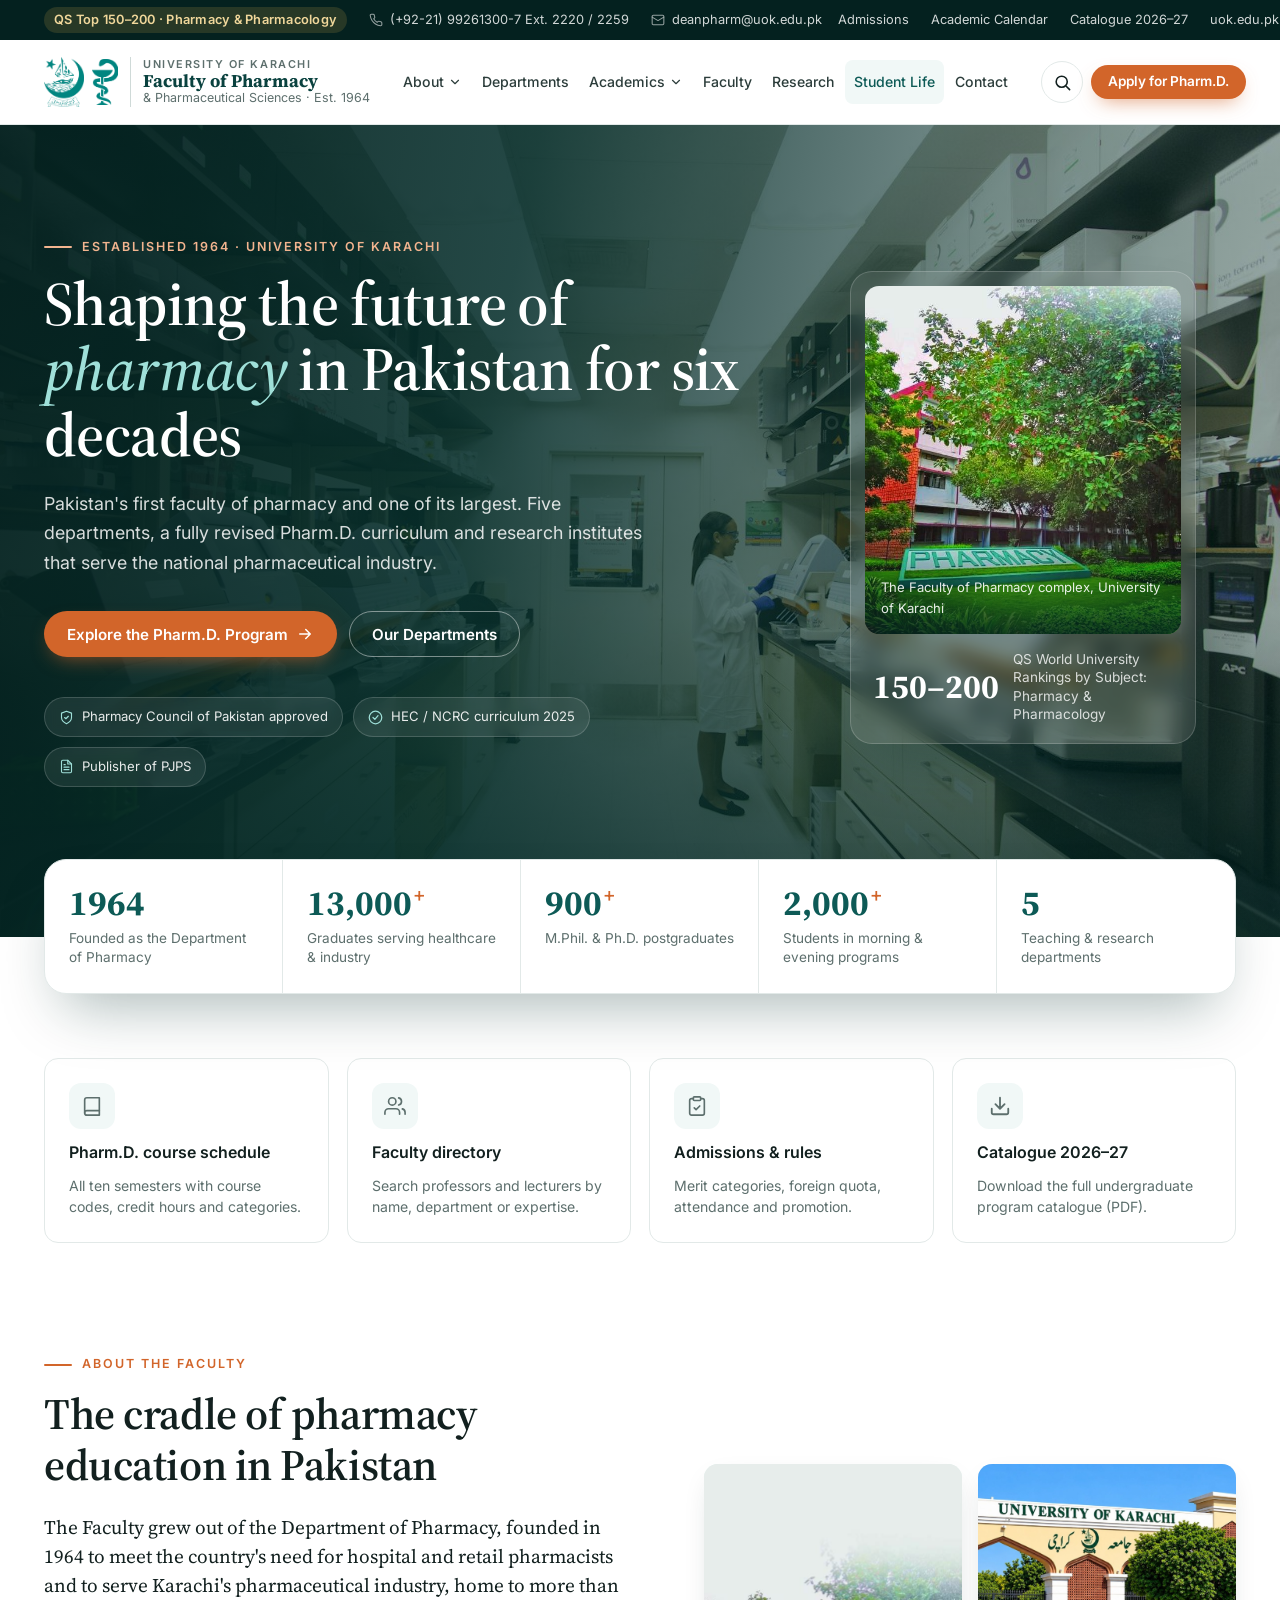
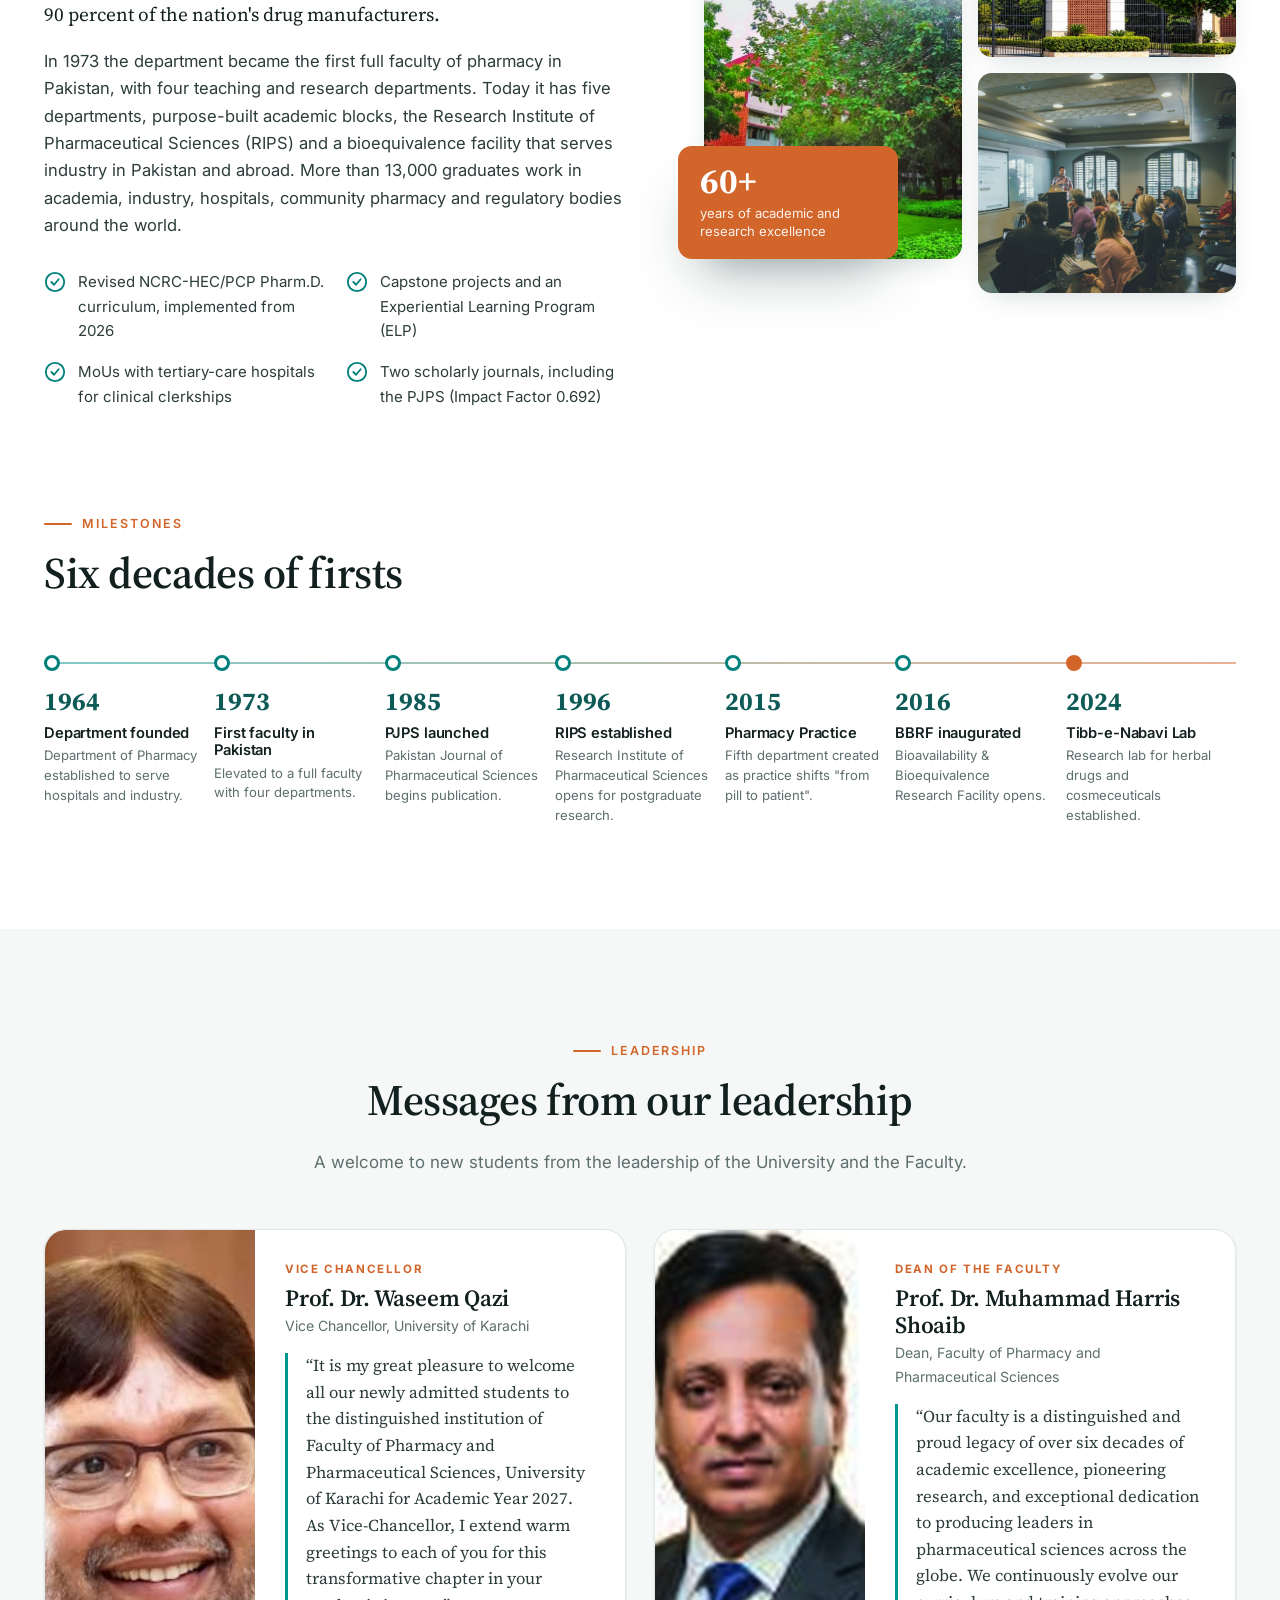
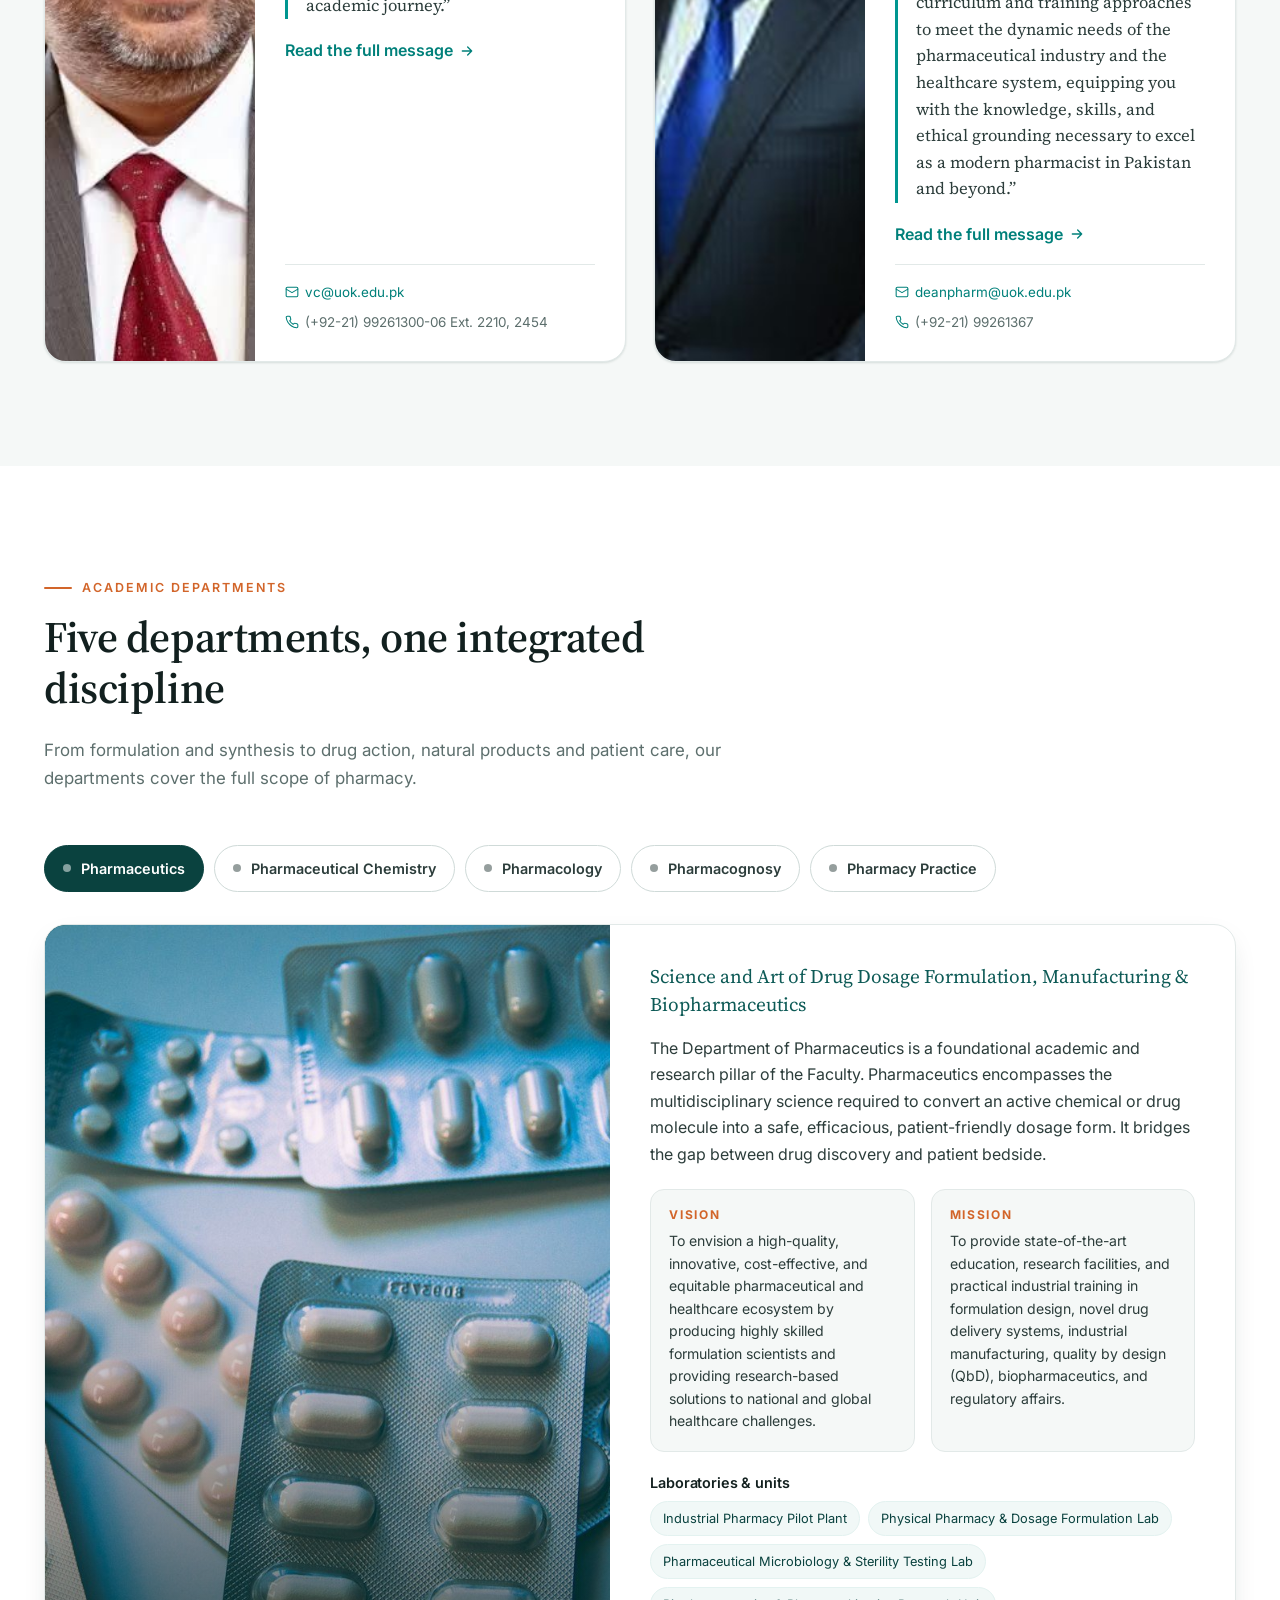
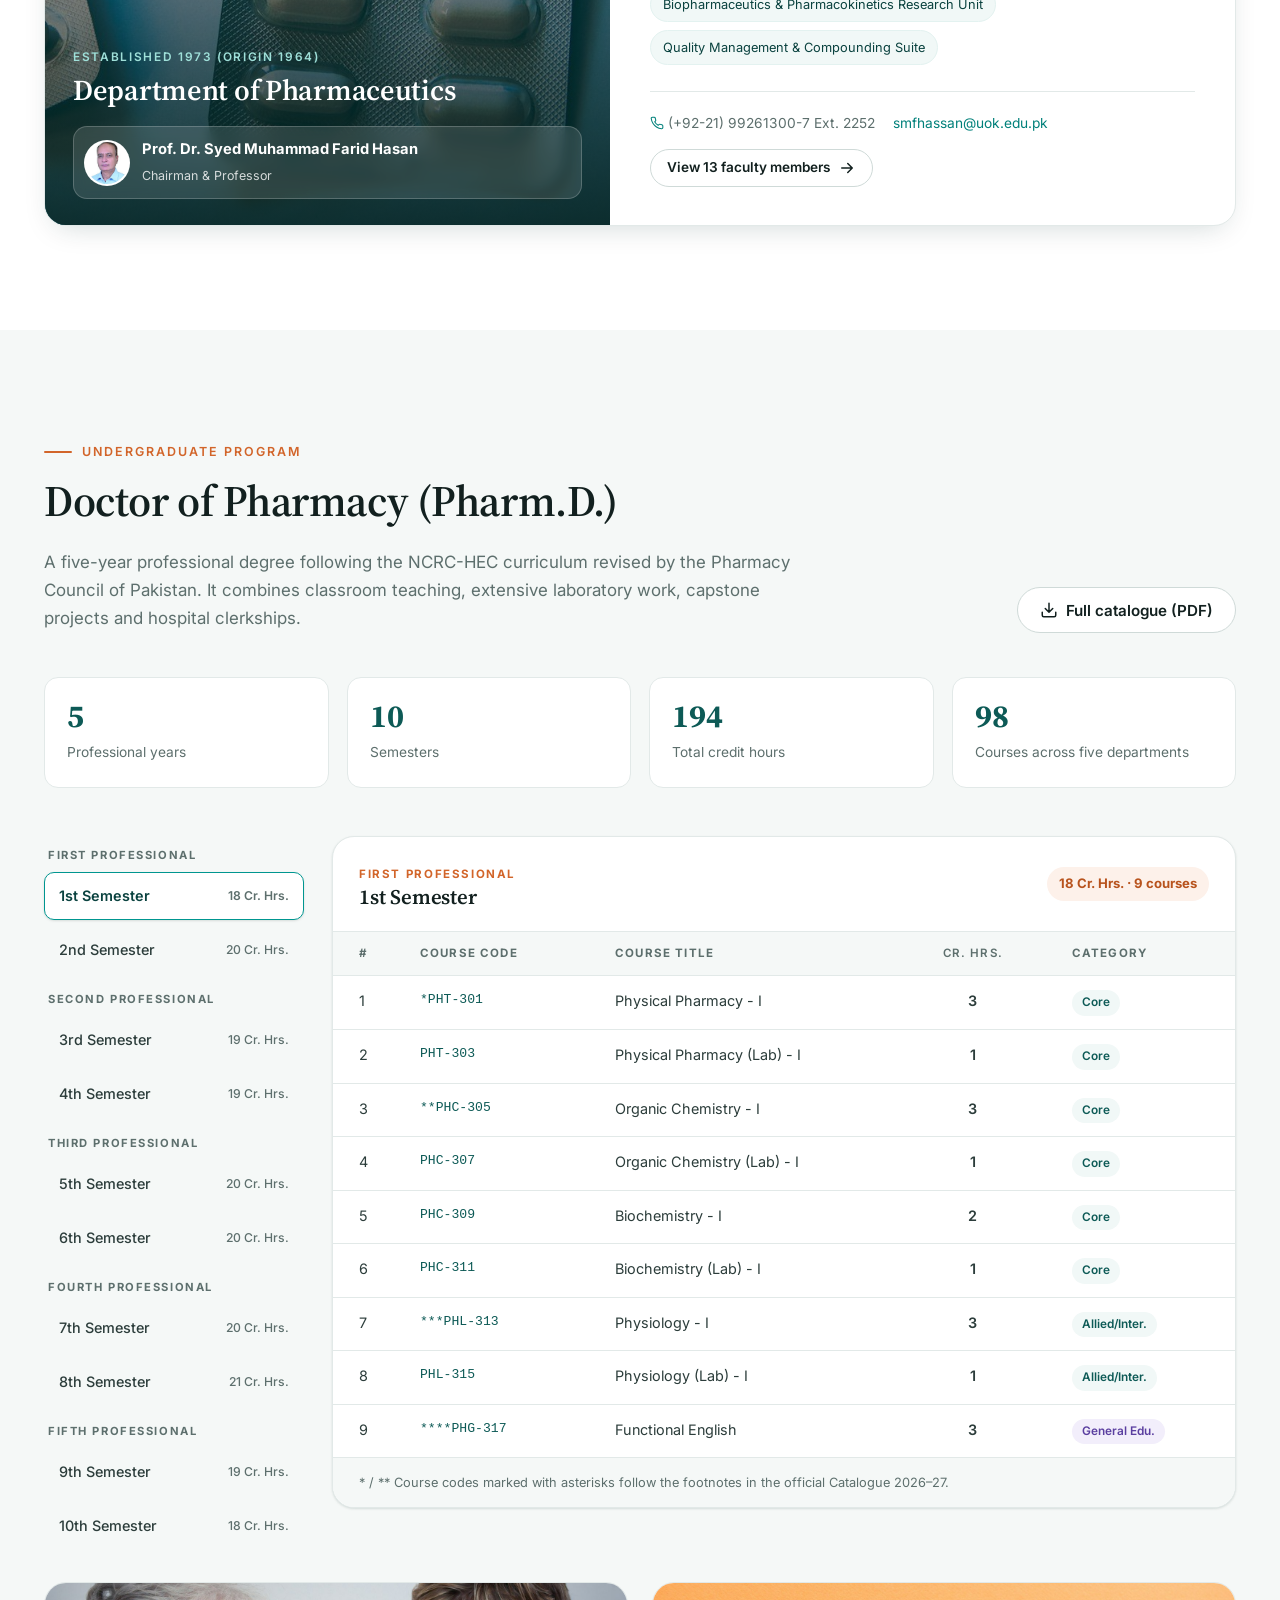
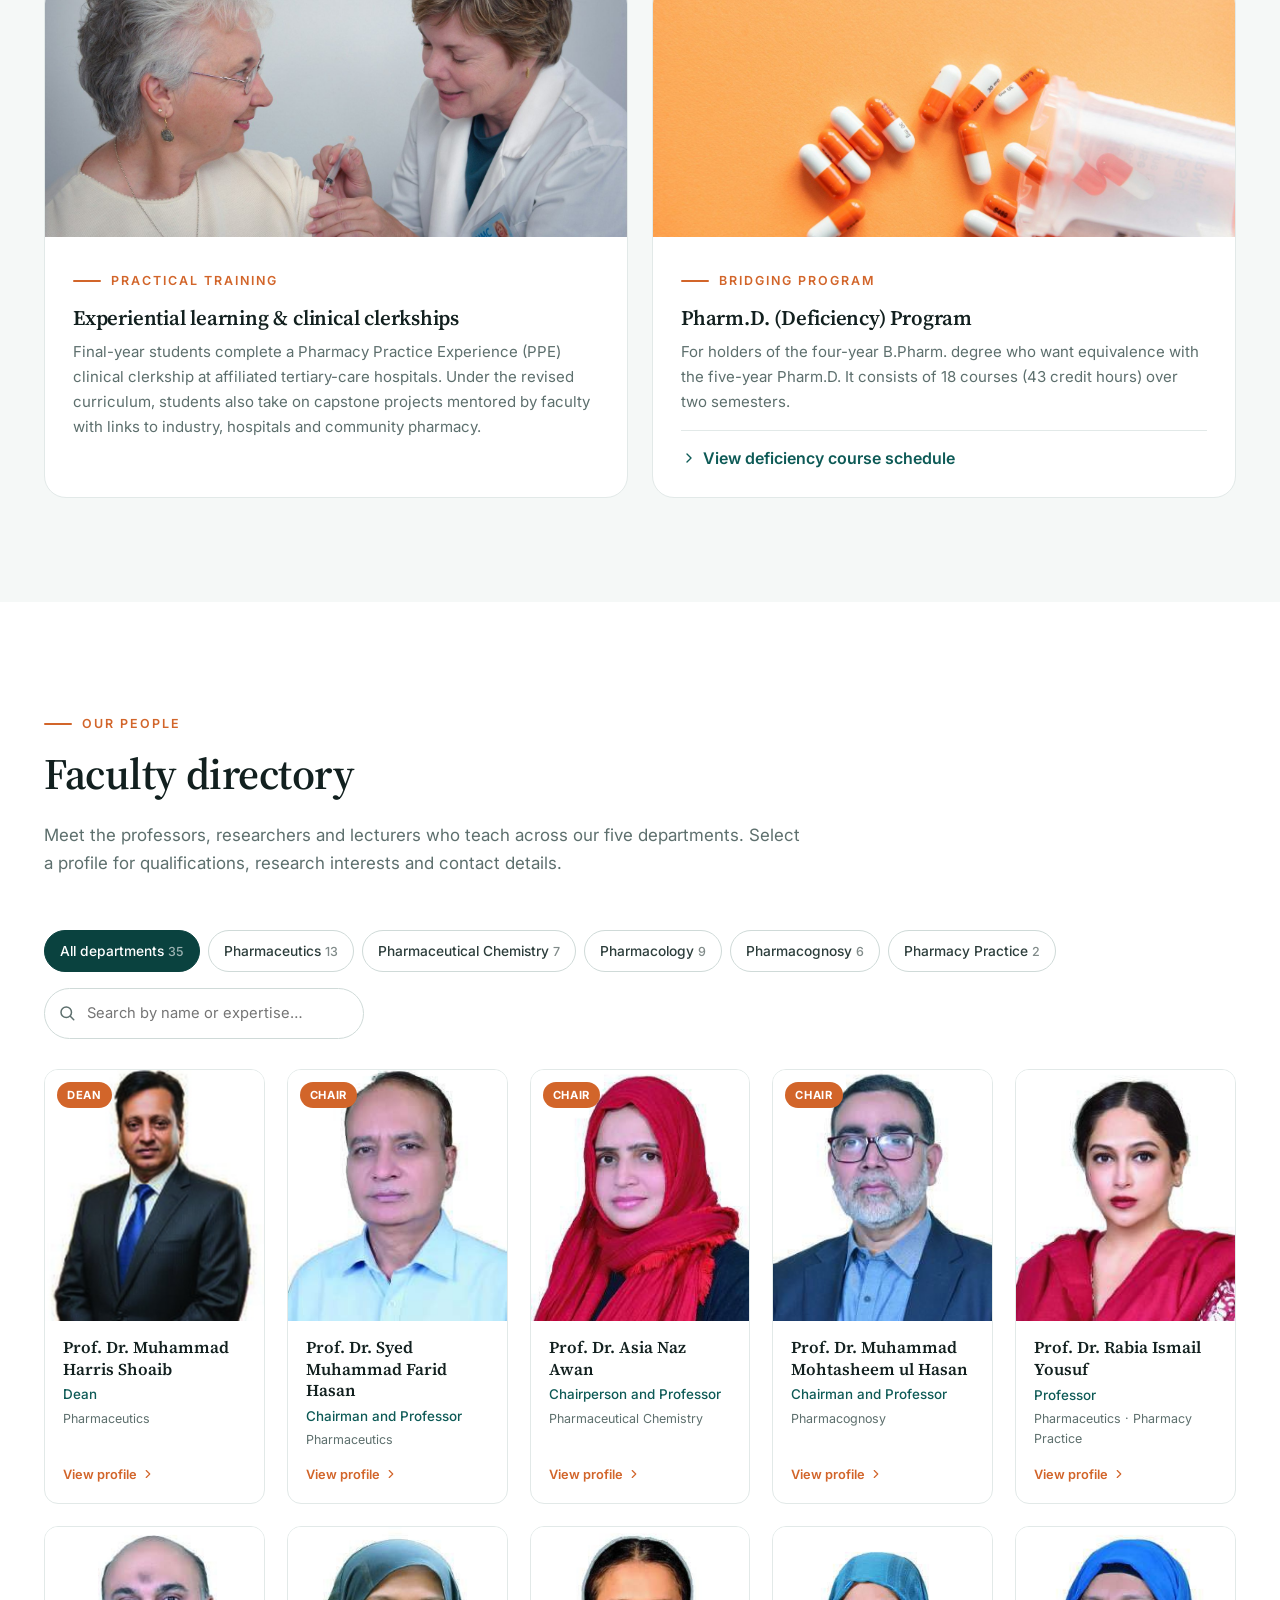
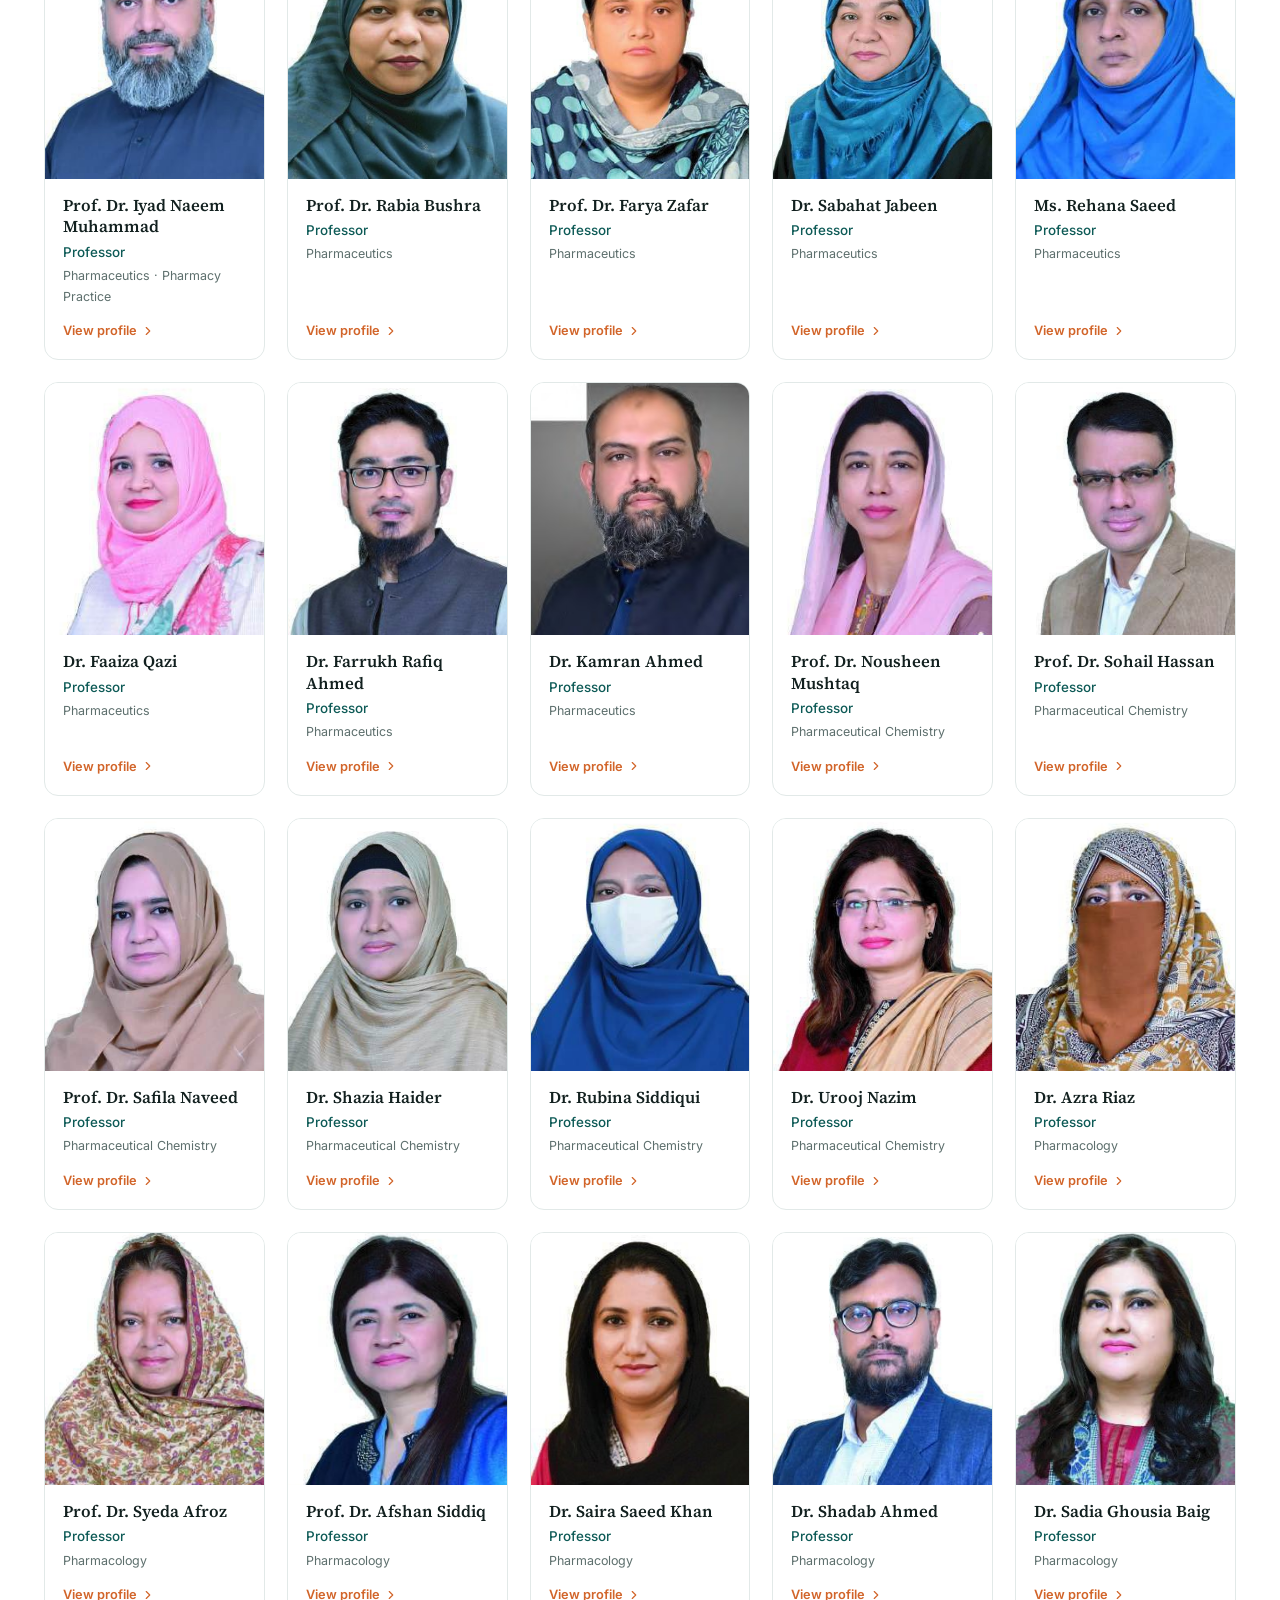
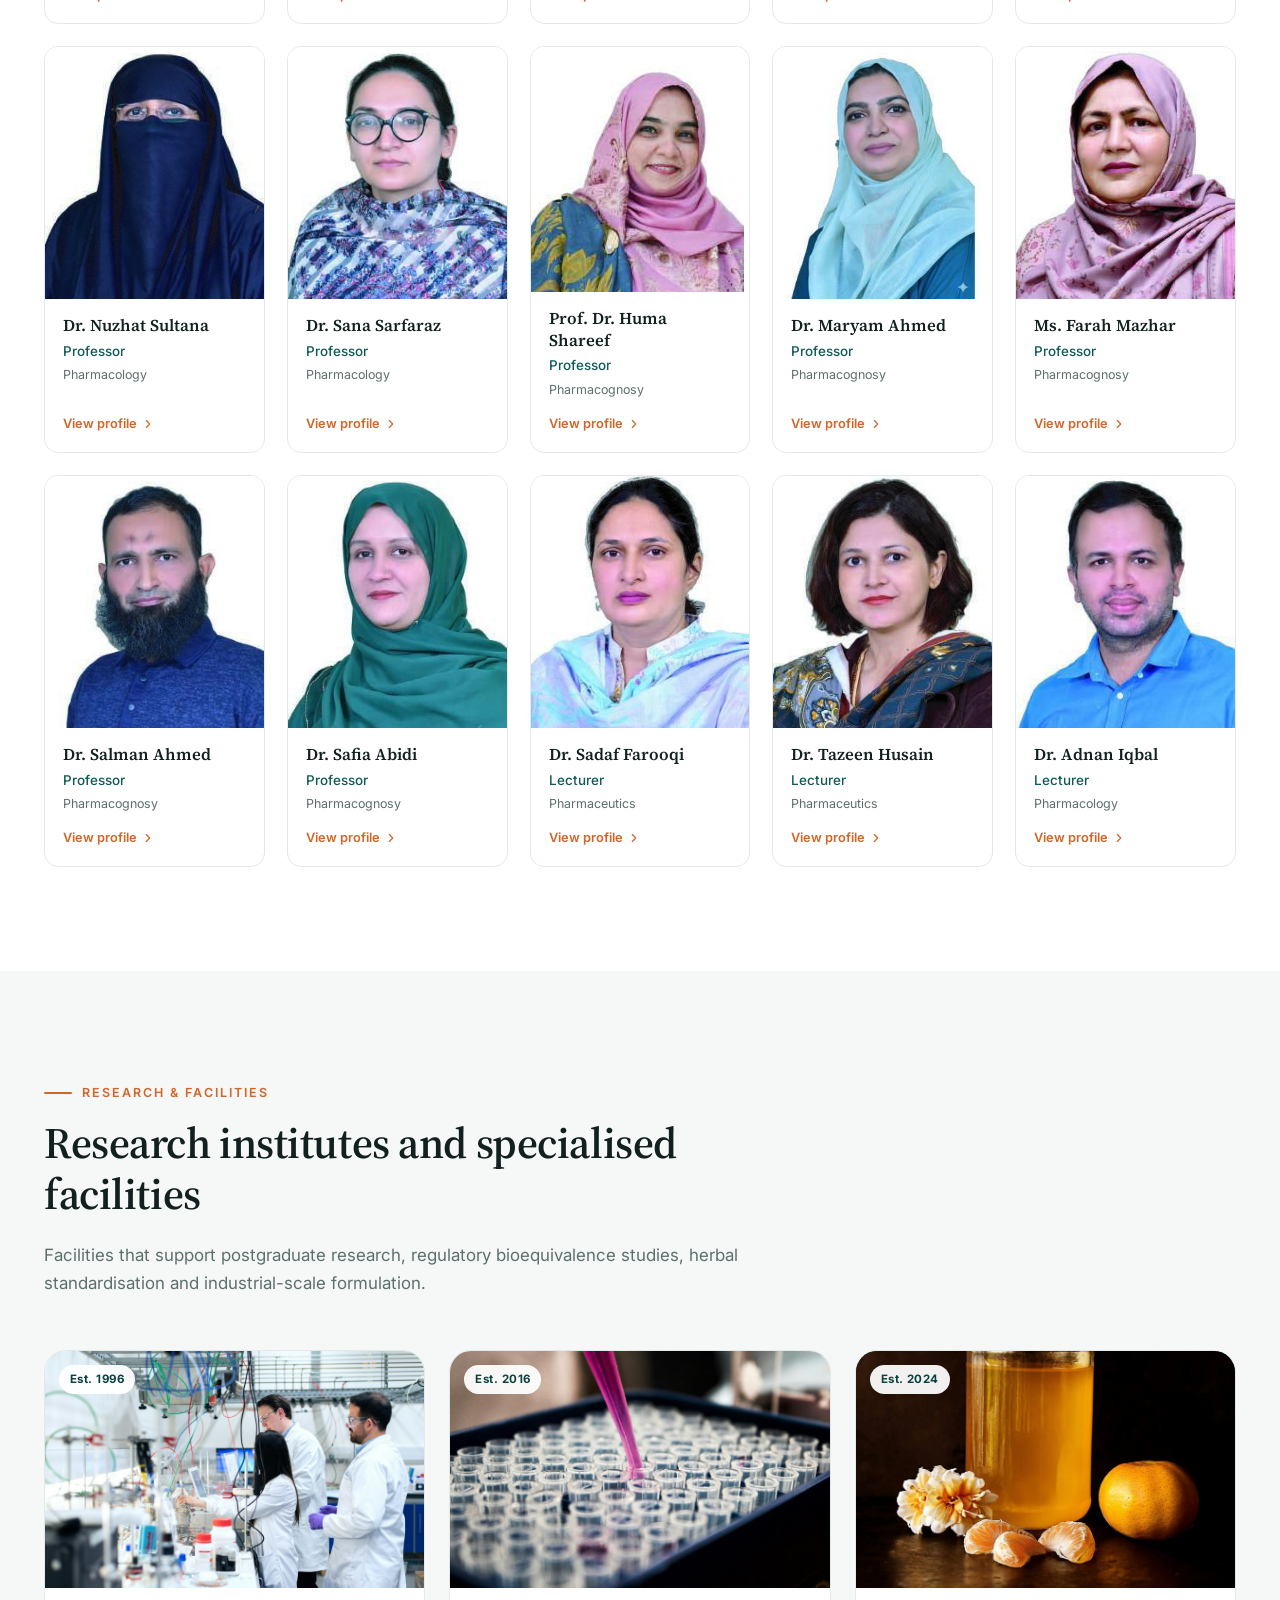
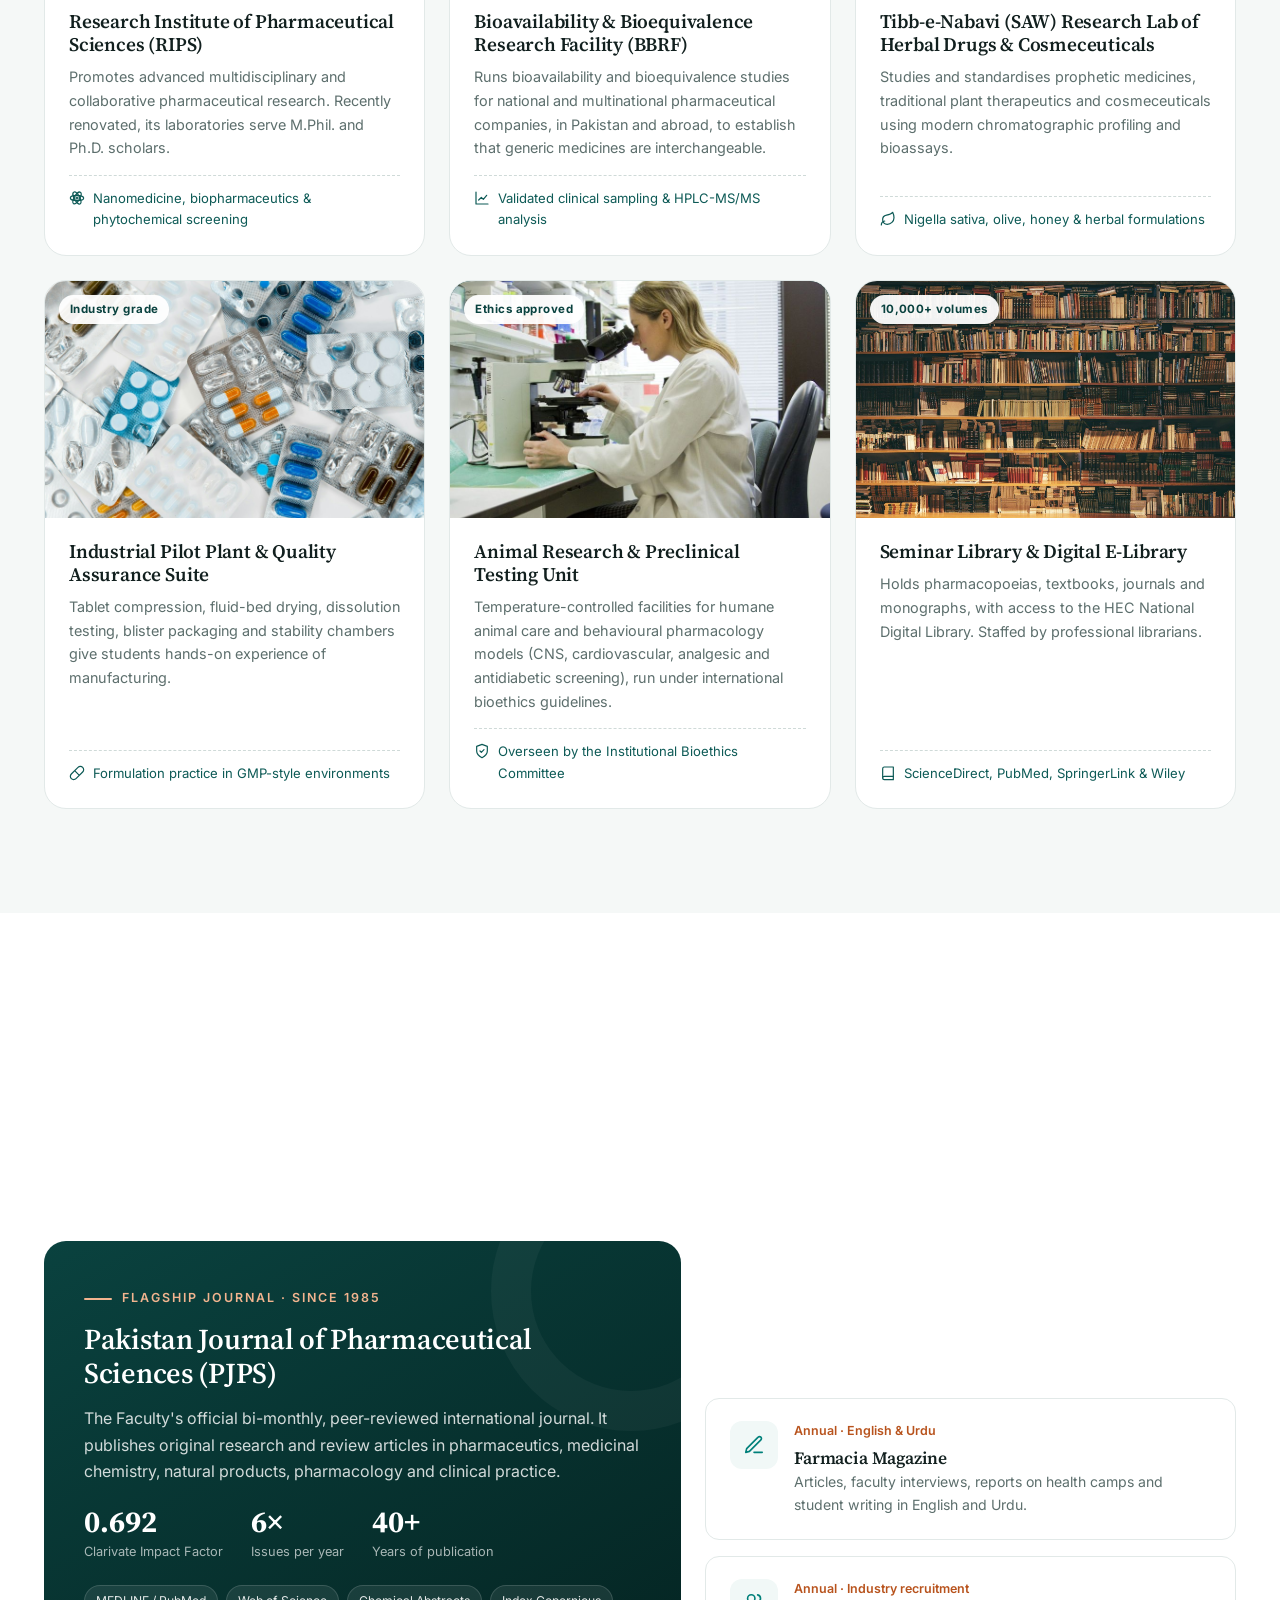
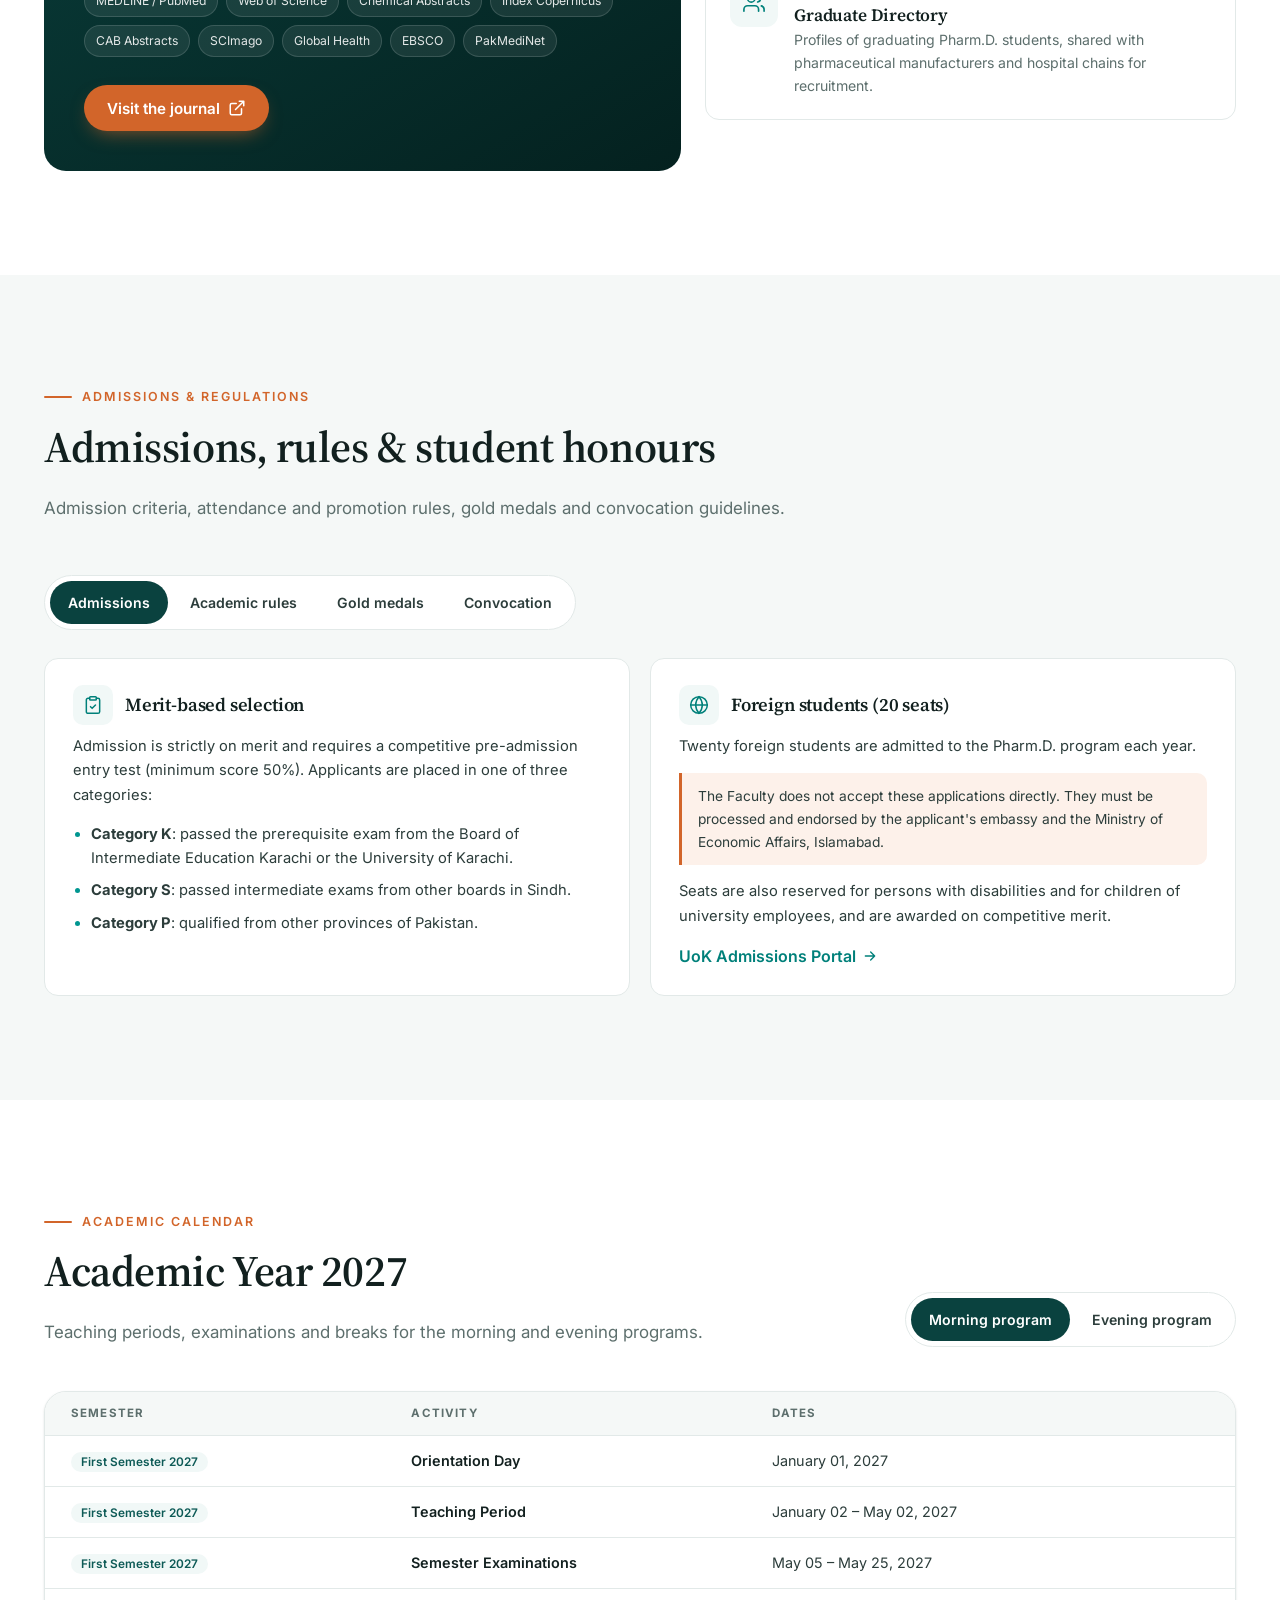
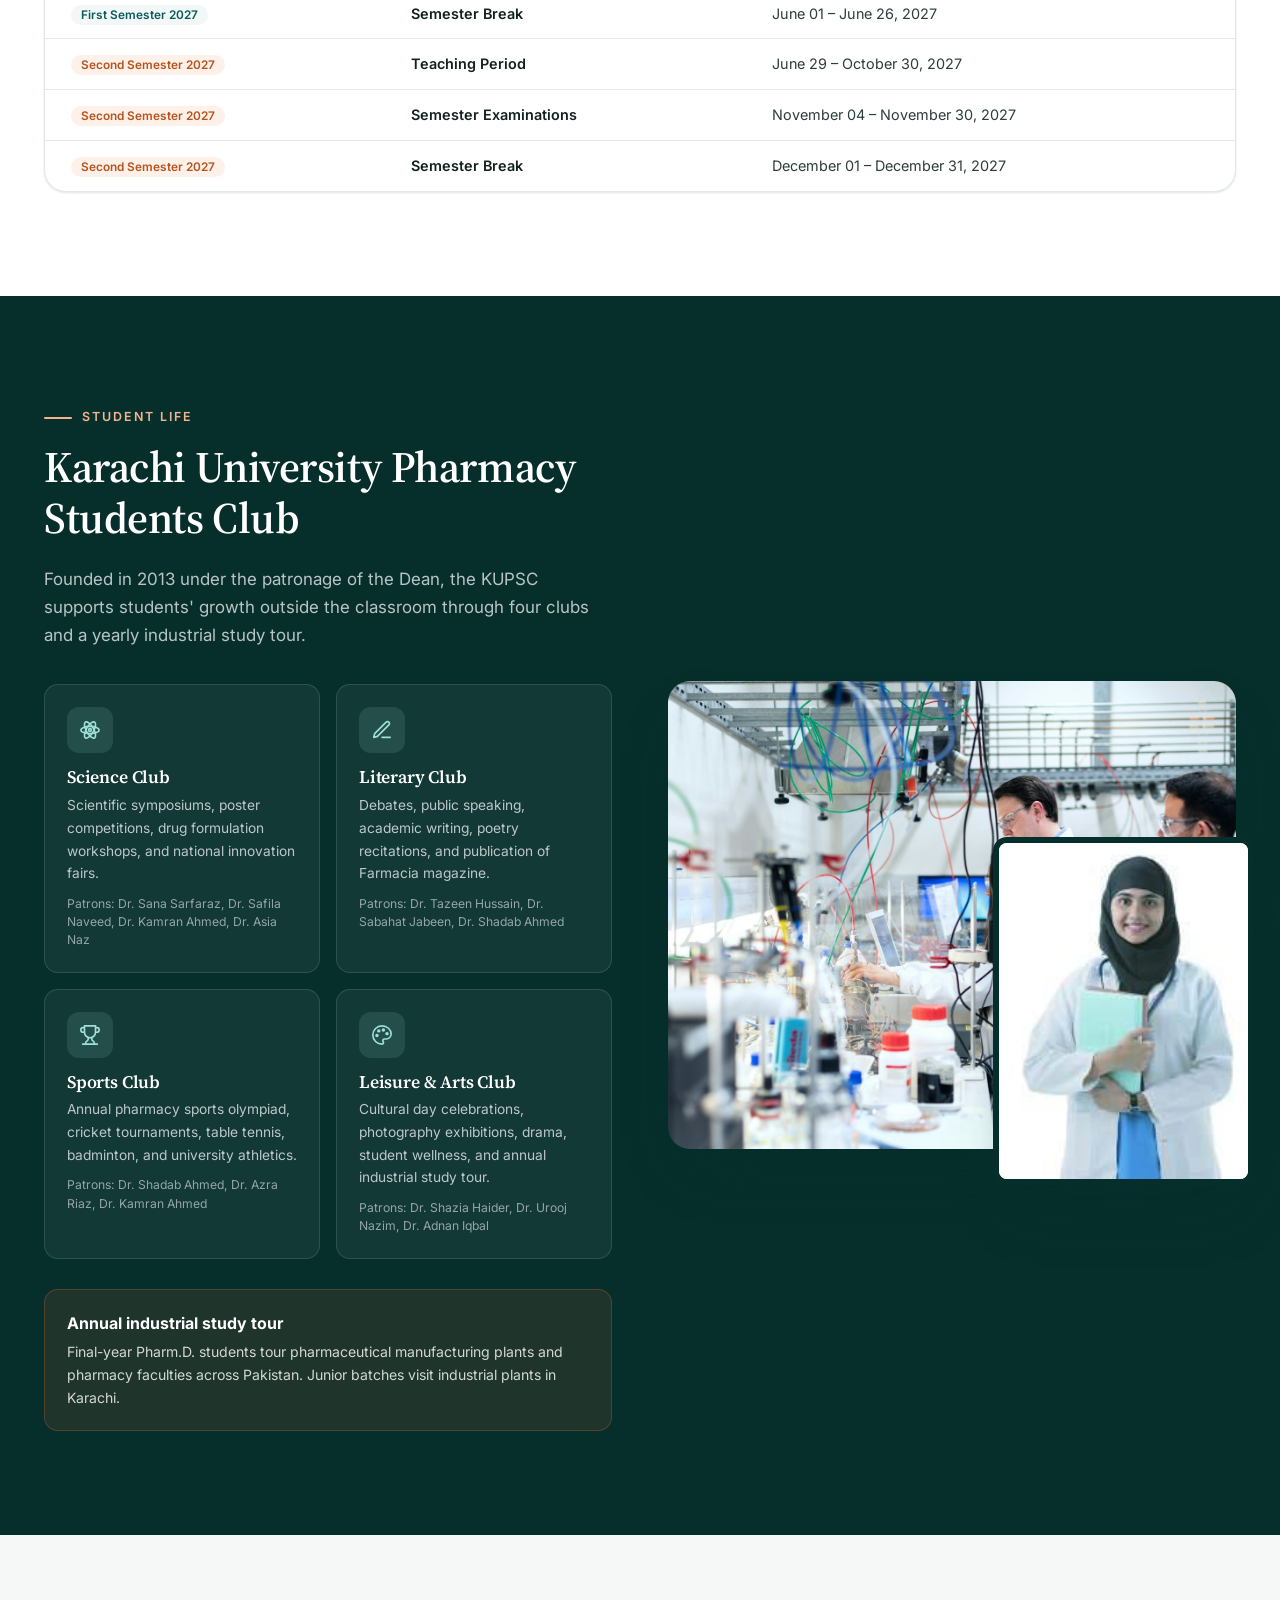
==== index.html @ 30788c0a "Redesign Faculty of Pharmacy website and fix image issues - New responsive design: hero, stats, depa" ====
<!DOCTYPE html>
<html lang="en">
<head>
  <meta charset="UTF-8">
  <meta name="viewport" content="width=device-width, initial-scale=1.0">
  <title>Faculty of Pharmacy &amp; Pharmaceutical Sciences | University of Karachi</title>
  <meta name="description" content="Faculty of Pharmacy and Pharmaceutical Sciences, University of Karachi. Pakistan's first faculty of pharmacy (est. 1964), ranked in the QS World University Rankings top 150–200 for Pharmacy & Pharmacology. Pharm.D. program, five departments, RIPS, BBRF and PJPS.">
  <meta name="keywords" content="Faculty of Pharmacy, University of Karachi, Pharm.D, Pharmaceutical Sciences, UoK Pharmacy, RIPS, BBRF, PJPS">
  <meta name="theme-color" content="#062f2c">
  <meta property="og:title" content="Faculty of Pharmacy & Pharmaceutical Sciences — University of Karachi">
  <meta property="og:description" content="Six decades of excellence in pharmacy education and research. QS Top 150–200 in Pharmacy & Pharmacology.">
  <meta property="og:type" content="website">
  <meta property="og:image" content="assets/img/campus/pharmacy-building.jpg">
  <link rel="icon" type="image/png" href="assets/brand/favicon.png">
  <link rel="apple-touch-icon" href="assets/brand/favicon.png">
  <link rel="preconnect" href="https://fonts.googleapis.com">
  <link rel="preconnect" href="https://fonts.gstatic.com" crossorigin>
  <link href="https://fonts.googleapis.com/css2?family=Inter:wght@400;500;600;700&family=Source+Serif+4:ital,opsz,wght@0,8..60,500;0,8..60,600;0,8..60,700;1,8..60,500&display=swap" rel="stylesheet">
  <link rel="preload" as="image" href="assets/img/stock/hero-lab.jpg">
  <link rel="stylesheet" href="styles.css">
</head>
<body>

<!-- SVG icon sprite -->
<svg xmlns="http://www.w3.org/2000/svg" style="display:none" aria-hidden="true">
  <defs>
    <symbol id="i-phone" viewBox="0 0 24 24" fill="none" stroke="currentColor" stroke-width="1.8" stroke-linecap="round" stroke-linejoin="round"><path d="M22 16.9v3a2 2 0 0 1-2.2 2 19.8 19.8 0 0 1-8.6-3.1 19.5 19.5 0 0 1-6-6A19.8 19.8 0 0 1 2.1 4.2 2 2 0 0 1 4.1 2h3a2 2 0 0 1 2 1.7c.1 1 .4 1.9.7 2.8a2 2 0 0 1-.5 2.1L8 9.9a16 16 0 0 0 6 6l1.3-1.3a2 2 0 0 1 2.1-.4c.9.3 1.8.6 2.8.7a2 2 0 0 1 1.7 2z"/></symbol>
    <symbol id="i-mail" viewBox="0 0 24 24" fill="none" stroke="currentColor" stroke-width="1.8" stroke-linecap="round" stroke-linejoin="round"><rect x="2" y="4" width="20" height="16" rx="2"/><path d="m22 7-10 6L2 7"/></symbol>
    <symbol id="i-pin" viewBox="0 0 24 24" fill="none" stroke="currentColor" stroke-width="1.8" stroke-linecap="round" stroke-linejoin="round"><path d="M20 10c0 6-8 12-8 12S4 16 4 10a8 8 0 0 1 16 0z"/><circle cx="12" cy="10" r="3"/></symbol>
    <symbol id="i-globe" viewBox="0 0 24 24" fill="none" stroke="currentColor" stroke-width="1.8" stroke-linecap="round" stroke-linejoin="round"><circle cx="12" cy="12" r="10"/><path d="M2 12h20M12 2a15.3 15.3 0 0 1 4 10 15.3 15.3 0 0 1-4 10 15.3 15.3 0 0 1-4-10 15.3 15.3 0 0 1 4-10z"/></symbol>
    <symbol id="i-search" viewBox="0 0 24 24" fill="none" stroke="currentColor" stroke-width="2" stroke-linecap="round" stroke-linejoin="round"><circle cx="11" cy="11" r="7"/><path d="m21 21-4.3-4.3"/></symbol>
    <symbol id="i-menu" viewBox="0 0 24 24" fill="none" stroke="currentColor" stroke-width="2" stroke-linecap="round"><path d="M4 7h16M4 12h16M4 17h16"/></symbol>
    <symbol id="i-close" viewBox="0 0 24 24" fill="none" stroke="currentColor" stroke-width="2" stroke-linecap="round"><path d="M18 6 6 18M6 6l12 12"/></symbol>
    <symbol id="i-chev" viewBox="0 0 24 24" fill="none" stroke="currentColor" stroke-width="2" stroke-linecap="round" stroke-linejoin="round"><path d="m6 9 6 6 6-6"/></symbol>
    <symbol id="i-chev-r" viewBox="0 0 24 24" fill="none" stroke="currentColor" stroke-width="2" stroke-linecap="round" stroke-linejoin="round"><path d="m9 6 6 6-6 6"/></symbol>
    <symbol id="i-chev-l" viewBox="0 0 24 24" fill="none" stroke="currentColor" stroke-width="2" stroke-linecap="round" stroke-linejoin="round"><path d="m15 6-6 6 6 6"/></symbol>
    <symbol id="i-arrow" viewBox="0 0 24 24" fill="none" stroke="currentColor" stroke-width="2" stroke-linecap="round" stroke-linejoin="round"><path d="M5 12h14M13 6l6 6-6 6"/></symbol>
    <symbol id="i-up" viewBox="0 0 24 24" fill="none" stroke="currentColor" stroke-width="2" stroke-linecap="round" stroke-linejoin="round"><path d="M12 19V5M6 11l6-6 6 6"/></symbol>
    <symbol id="i-check" viewBox="0 0 24 24" fill="none" stroke="currentColor" stroke-width="2" stroke-linecap="round" stroke-linejoin="round"><circle cx="12" cy="12" r="10"/><path d="m8 12 3 3 5-6"/></symbol>
    <symbol id="i-flask" viewBox="0 0 24 24" fill="none" stroke="currentColor" stroke-width="1.8" stroke-linecap="round" stroke-linejoin="round"><path d="M9 3h6M10 3v6.5L4.6 19a1.5 1.5 0 0 0 1.3 2.2h12.2a1.5 1.5 0 0 0 1.3-2.2L14 9.5V3"/><path d="M7.5 15h9"/></symbol>
    <symbol id="i-book" viewBox="0 0 24 24" fill="none" stroke="currentColor" stroke-width="1.8" stroke-linecap="round" stroke-linejoin="round"><path d="M4 19.5A2.5 2.5 0 0 1 6.5 17H20V3H6.5A2.5 2.5 0 0 0 4 5.5z"/><path d="M4 19.5A2.5 2.5 0 0 0 6.5 22H20v-5"/></symbol>
    <symbol id="i-users" viewBox="0 0 24 24" fill="none" stroke="currentColor" stroke-width="1.8" stroke-linecap="round" stroke-linejoin="round"><path d="M17 21v-2a4 4 0 0 0-4-4H5a4 4 0 0 0-4 4v2"/><circle cx="9" cy="7" r="4"/><path d="M23 21v-2a4 4 0 0 0-3-3.9M16 3.1a4 4 0 0 1 0 7.8"/></symbol>
    <symbol id="i-award" viewBox="0 0 24 24" fill="none" stroke="currentColor" stroke-width="1.8" stroke-linecap="round" stroke-linejoin="round"><circle cx="12" cy="8" r="6"/><path d="M15.5 13 17 22l-5-3-5 3 1.5-9"/></symbol>
    <symbol id="i-cal" viewBox="0 0 24 24" fill="none" stroke="currentColor" stroke-width="1.8" stroke-linecap="round" stroke-linejoin="round"><rect x="3" y="4" width="18" height="18" rx="2"/><path d="M16 2v4M8 2v4M3 10h18"/></symbol>
    <symbol id="i-cap" viewBox="0 0 24 24" fill="none" stroke="currentColor" stroke-width="1.8" stroke-linecap="round" stroke-linejoin="round"><path d="M22 10 12 5 2 10l10 5 10-5z"/><path d="M6 12v5c3 2 9 2 12 0v-5M22 10v6"/></symbol>
    <symbol id="i-micro" viewBox="0 0 24 24" fill="none" stroke="currentColor" stroke-width="1.8" stroke-linecap="round" stroke-linejoin="round"><path d="M6 18h8M3 22h18M14 22a7 7 0 1 0 0-14h-1M9 14h2M9 12a2 2 0 0 1-2-2V6h6v4a2 2 0 0 1-2 2zM12 6V3a1 1 0 0 0-1-1H9a1 1 0 0 0-1 1v3"/></symbol>
    <symbol id="i-leaf" viewBox="0 0 24 24" fill="none" stroke="currentColor" stroke-width="1.8" stroke-linecap="round" stroke-linejoin="round"><path d="M11 20A7 7 0 0 1 9.8 6.1C15.5 5 17 4.5 19 2c1 2 2 4.2 2 8 0 5.5-4.8 10-10 10z"/><path d="M2 21c0-3 1.9-5.4 5.1-6"/></symbol>
    <symbol id="i-pill" viewBox="0 0 24 24" fill="none" stroke="currentColor" stroke-width="1.8" stroke-linecap="round" stroke-linejoin="round"><path d="m10.5 20.5 10-10a4.95 4.95 0 1 0-7-7l-10 10a4.95 4.95 0 1 0 7 7zM8.5 8.5l7 7"/></symbol>
    <symbol id="i-heart" viewBox="0 0 24 24" fill="none" stroke="currentColor" stroke-width="1.8" stroke-linecap="round" stroke-linejoin="round"><path d="M19 14c1.5-1.5 3-3.2 3-5.5A5.5 5.5 0 0 0 16.5 3c-1.8 0-3 .5-4.5 2-1.5-1.5-2.7-2-4.5-2A5.5 5.5 0 0 0 2 8.5c0 2.3 1.5 4 3 5.5l7 7z"/><path d="M3.2 12h4.3l1.5-3 2 6 1.5-3h8.3"/></symbol>
    <symbol id="i-file" viewBox="0 0 24 24" fill="none" stroke="currentColor" stroke-width="1.8" stroke-linecap="round" stroke-linejoin="round"><path d="M14 2H6a2 2 0 0 0-2 2v16a2 2 0 0 0 2 2h12a2 2 0 0 0 2-2V8z"/><path d="M14 2v6h6M16 13H8M16 17H8M10 9H8"/></symbol>
    <symbol id="i-clip" viewBox="0 0 24 24" fill="none" stroke="currentColor" stroke-width="1.8" stroke-linecap="round" stroke-linejoin="round"><rect x="8" y="2" width="8" height="4" rx="1"/><path d="M16 4h2a2 2 0 0 1 2 2v14a2 2 0 0 1-2 2H6a2 2 0 0 1-2-2V6a2 2 0 0 1 2-2h2M9 14l2 2 4-4"/></symbol>
    <symbol id="i-shield" viewBox="0 0 24 24" fill="none" stroke="currentColor" stroke-width="1.8" stroke-linecap="round" stroke-linejoin="round"><path d="M12 22s8-4 8-10V5l-8-3-8 3v7c0 6 8 10 8 10z"/><path d="m9 12 2 2 4-4"/></symbol>
    <symbol id="i-star" viewBox="0 0 24 24" fill="none" stroke="currentColor" stroke-width="1.8" stroke-linecap="round" stroke-linejoin="round"><path d="m12 2 3.1 6.3 6.9 1-5 4.9 1.2 6.8L12 17.8 5.8 21l1.2-6.8-5-4.9 6.9-1z"/></symbol>
    <symbol id="i-clock" viewBox="0 0 24 24" fill="none" stroke="currentColor" stroke-width="1.8" stroke-linecap="round" stroke-linejoin="round"><circle cx="12" cy="12" r="10"/><path d="M12 6v6l4 2"/></symbol>
    <symbol id="i-chart" viewBox="0 0 24 24" fill="none" stroke="currentColor" stroke-width="1.8" stroke-linecap="round" stroke-linejoin="round"><path d="M3 3v18h18"/><path d="m7 15 4-4 3 3 5-6"/></symbol>
    <symbol id="i-trophy" viewBox="0 0 24 24" fill="none" stroke="currentColor" stroke-width="1.8" stroke-linecap="round" stroke-linejoin="round"><path d="M6 9H4.5a2.5 2.5 0 0 1 0-5H6M18 9h1.5a2.5 2.5 0 0 0 0-5H18M4 22h16M10 14.7V17c0 .6-.5 1-1 1.2C7.8 18.8 7 20.2 7 22M14 14.7V17c0 .6.5 1 1 1.2 1.2.6 2 2 2 3.8M18 2H6v7a6 6 0 0 0 12 0z"/></symbol>
    <symbol id="i-pen" viewBox="0 0 24 24" fill="none" stroke="currentColor" stroke-width="1.8" stroke-linecap="round" stroke-linejoin="round"><path d="M12 20h9M16.5 3.5a2.1 2.1 0 1 1 3 3L7 19l-4 1 1-4z"/></symbol>
    <symbol id="i-palette" viewBox="0 0 24 24" fill="none" stroke="currentColor" stroke-width="1.8" stroke-linecap="round" stroke-linejoin="round"><circle cx="13.5" cy="6.5" r="1"/><circle cx="17.5" cy="10.5" r="1"/><circle cx="8.5" cy="7.5" r="1"/><circle cx="6.5" cy="12.5" r="1"/><path d="M12 2a10 10 0 0 0 0 20c1 0 1.7-.8 1.7-1.7 0-.4-.2-.8-.4-1.1-.3-.3-.4-.7-.4-1.1 0-.9.8-1.7 1.7-1.7h2A5.6 5.6 0 0 0 22 11c0-5-4.5-9-10-9z"/></symbol>
    <symbol id="i-atom" viewBox="0 0 24 24" fill="none" stroke="currentColor" stroke-width="1.8" stroke-linecap="round" stroke-linejoin="round"><circle cx="12" cy="12" r="1.5"/><ellipse cx="12" cy="12" rx="10" ry="4"/><ellipse cx="12" cy="12" rx="10" ry="4" transform="rotate(60 12 12)"/><ellipse cx="12" cy="12" rx="10" ry="4" transform="rotate(120 12 12)"/></symbol>
    <symbol id="i-building" viewBox="0 0 24 24" fill="none" stroke="currentColor" stroke-width="1.8" stroke-linecap="round" stroke-linejoin="round"><path d="M3 21h18M5 21V7l7-4 7 4v14M9 9h1M14 9h1M9 13h1M14 13h1M10 21v-4h4v4"/></symbol>
    <symbol id="i-download" viewBox="0 0 24 24" fill="none" stroke="currentColor" stroke-width="2" stroke-linecap="round" stroke-linejoin="round"><path d="M21 15v4a2 2 0 0 1-2 2H5a2 2 0 0 1-2-2v-4M7 10l5 5 5-5M12 15V3"/></symbol>
    <symbol id="i-ext" viewBox="0 0 24 24" fill="none" stroke="currentColor" stroke-width="2" stroke-linecap="round" stroke-linejoin="round"><path d="M18 13v6a2 2 0 0 1-2 2H5a2 2 0 0 1-2-2V8a2 2 0 0 1 2-2h6M15 3h6v6M10 14 21 3"/></symbol>
    <symbol id="i-bus" viewBox="0 0 24 24" fill="none" stroke="currentColor" stroke-width="1.8" stroke-linecap="round" stroke-linejoin="round"><path d="M8 6v6M16 6v6M2 12h20M7 18h10M18 18h2a2 2 0 0 0 2-2V6a4 4 0 0 0-4-4H6a4 4 0 0 0-4 4v10a2 2 0 0 0 2 2h2"/><circle cx="7" cy="18" r="2"/><circle cx="17" cy="18" r="2"/></symbol>
  </defs>
</svg>

<a href="#main" class="skip-link">Skip to main content</a>

<!-- Top bar -->
<div class="topbar">
  <div class="container">
    <div class="topbar-info">
      <span class="topbar-badge">QS Top 150–200 · Pharmacy &amp; Pharmacology</span>
      <a class="topbar-item hide-sm" href="tel:+922199261300"><svg><use href="#i-phone"/></svg>(+92-21) 99261300-7 Ext. 2220 / 2259</a>
      <a class="topbar-item hide-sm" href="mailto:deanpharm@uok.edu.pk"><svg><use href="#i-mail"/></svg>deanpharm@uok.edu.pk</a>
    </div>
    <div class="topbar-links">
      <a href="#admissions">Admissions</a>
      <a href="#calendar">Academic Calendar</a>
      <a href="catalogue.pdf" target="_blank" rel="noopener">Catalogue 2026–27</a>
      <a href="https://uok.edu.pk" target="_blank" rel="noopener">uok.edu.pk ↗</a>
    </div>
  </div>
</div>

<!-- Header -->
<header class="site-header" id="siteHeader">
  <div class="container header-inner">
    <a href="#home" class="brand" aria-label="Faculty of Pharmacy and Pharmaceutical Sciences — home">
      <span class="brand-marks">
        <img src="assets/brand/uok-emblem.png" alt="University of Karachi emblem" width="40" height="50">
        <img src="assets/brand/pharmacy-mark.png" alt="" width="26" height="46">
      </span>
      <span class="brand-text">
        <small>University of Karachi</small>
        <strong>Faculty of Pharmacy</strong>
        <span>&amp; Pharmaceutical Sciences · Est. 1964</span>
      </span>
    </a>

    <nav class="main-nav" aria-label="Main">
      <div class="nav-drop">
        <button type="button" aria-haspopup="true">About <svg><use href="#i-chev"/></svg></button>
        <div class="nav-panel">
          <a href="#about"><b>History &amp; Heritage</b><small>Pakistan's first faculty of pharmacy, since 1964</small></a>
          <a href="#leadership"><b>Leadership</b><small>Messages from the Vice Chancellor &amp; Dean</small></a>
          <a href="#milestones"><b>Milestones</b><small>Six decades of firsts</small></a>
          <a href="#gallery"><b>Campus &amp; People</b><small>Facilities and our technical staff</small></a>
        </div>
      </div>
      <a href="#departments">Departments</a>
      <div class="nav-drop">
        <button type="button" aria-haspopup="true">Academics <svg><use href="#i-chev"/></svg></button>
        <div class="nav-panel">
          <a href="#program"><b>Pharm.D. Program</b><small>5 years · 10 semesters · course schedule</small></a>
          <a href="#admissions"><b>Admissions &amp; Rules</b><small>Merit categories, attendance, promotion</small></a>
          <a href="#calendar"><b>Academic Calendar</b><small>Morning &amp; evening programs</small></a>
        </div>
      </div>
      <a href="#faculty">Faculty</a>
      <a href="#research">Research</a>
      <a href="#student-life">Student Life</a>
      <a href="#contact">Contact</a>
    </nav>

    <div class="header-actions">
      <button class="icon-btn" type="button" id="searchOpen" aria-label="Search the site"><svg><use href="#i-search"/></svg></button>
      <a href="#admissions" class="btn btn-primary btn-sm">Apply for Pharm.D.</a>
      <button class="icon-btn menu-toggle" type="button" id="menuOpen" aria-label="Open menu" aria-controls="drawer" aria-expanded="false"><svg><use href="#i-menu"/></svg></button>
    </div>
  </div>
</header>

<!-- Mobile drawer -->
<div class="drawer-backdrop" id="drawerBackdrop"></div>
<aside class="drawer" id="drawer" aria-label="Mobile menu">
  <div class="drawer-head">
    <strong style="font-family:var(--font-serif);color:var(--brand-800)">Menu</strong>
    <button class="icon-btn" type="button" id="menuClose" aria-label="Close menu"><svg><use href="#i-close"/></svg></button>
  </div>
  <nav>
    <a href="#about">About the Faculty</a>
    <a href="#leadership">Leadership</a>
    <a href="#departments">Departments</a>
    <a href="#program">Pharm.D. Program</a>
    <a href="#faculty">Faculty Directory</a>
    <a href="#research">Research &amp; Facilities</a>
    <a href="#publications">Publications</a>
    <a href="#admissions">Admissions &amp; Rules</a>
    <a href="#calendar">Academic Calendar</a>
    <a href="#student-life">Student Life</a>
    <a href="#gallery">Gallery</a>
    <a href="#contact">Contact</a>
  </nav>
  <div class="drawer-foot">
    <a href="#admissions" class="btn btn-primary" style="width:100%;margin-bottom:14px">Apply for Pharm.D.</a>
    University Road, Karachi-75270<br>(+92-21) 99261300-7 Ext. 2220
  </div>
</aside>

<main id="main">

  <!-- ============ HERO ============ -->
  <section class="hero" id="home">
    <div class="hero-media">
      <img src="assets/img/stock/hero-lab.jpg" alt="" width="1600" height="1067" fetchpriority="high">
    </div>
    <div class="container hero-inner">
      <div>
        <span class="eyebrow">Established 1964 · University of Karachi</span>
        <h1>Shaping the future of <em>pharmacy</em> in Pakistan for six decades</h1>
        <p class="hero-lead">Pakistan's first faculty of pharmacy and one of its largest. Five departments, a fully revised Pharm.D. curriculum and research institutes that serve the national pharmaceutical industry.</p>
        <div class="hero-ctas">
          <a href="#program" class="btn btn-primary">Explore the Pharm.D. Program <svg><use href="#i-arrow"/></svg></a>
          <a href="#departments" class="btn btn-ghost-light">Our Departments</a>
        </div>
        <div class="hero-badges">
          <span class="hero-badge"><svg><use href="#i-shield"/></svg>Pharmacy Council of Pakistan approved</span>
          <span class="hero-badge"><svg><use href="#i-check"/></svg>HEC / NCRC curriculum 2025</span>
          <span class="hero-badge"><svg><use href="#i-file"/></svg>Publisher of PJPS</span>
        </div>
      </div>
      <figure class="hero-card">
        <div class="hero-card-img">
          <img src="assets/img/campus/pharmacy-building.jpg" alt="Faculty of Pharmacy building on the University of Karachi campus" width="518" height="854">
          <figcaption>The Faculty of Pharmacy complex, University of Karachi</figcaption>
        </div>
        <div class="hero-card-rank">
          <strong>150–200</strong>
          <span>QS World University Rankings by Subject:<br>Pharmacy &amp; Pharmacology</span>
        </div>
      </figure>
    </div>
  </section>

  <!-- Stats -->
  <div class="container stats-wrap">
    <div class="stats" role="list">
      <div class="stat" role="listitem"><div class="stat-num" data-count="1964" data-plain>1964</div><div class="stat-label">Founded as the Department of Pharmacy</div></div>
      <div class="stat" role="listitem"><div class="stat-num"><span data-count="13000">13,000</span><sup>+</sup></div><div class="stat-label">Graduates serving healthcare &amp; industry</div></div>
      <div class="stat" role="listitem"><div class="stat-num"><span data-count="900">900</span><sup>+</sup></div><div class="stat-label">M.Phil. &amp; Ph.D. postgraduates</div></div>
      <div class="stat" role="listitem"><div class="stat-num"><span data-count="2000">2,000</span><sup>+</sup></div><div class="stat-label">Students in morning &amp; evening programs</div></div>
      <div class="stat" role="listitem"><div class="stat-num"><span data-count="5">5</span></div><div class="stat-label">Teaching &amp; research departments</div></div>
    </div>
  </div>

  <!-- Quick links -->
  <div class="container">
    <div class="quick-links">
      <a class="quick-link reveal" href="#program"><span class="ql-icon"><svg><use href="#i-book"/></svg></span><b>Pharm.D. course schedule</b><span>All ten semesters with course codes, credit hours and categories.</span></a>
      <a class="quick-link reveal" href="#faculty"><span class="ql-icon"><svg><use href="#i-users"/></svg></span><b>Faculty directory</b><span>Search professors and lecturers by name, department or expertise.</span></a>
      <a class="quick-link reveal" href="#admissions"><span class="ql-icon"><svg><use href="#i-clip"/></svg></span><b>Admissions &amp; rules</b><span>Merit categories, foreign quota, attendance and promotion.</span></a>
      <a class="quick-link reveal" href="catalogue.pdf" target="_blank" rel="noopener"><span class="ql-icon"><svg><use href="#i-download"/></svg></span><b>Catalogue 2026–27</b><span>Download the full undergraduate program catalogue (PDF).</span></a>
    </div>
  </div>

  <!-- ============ ABOUT ============ -->
  <section class="section" id="about">
    <div class="container">
      <div class="about-grid">
        <div class="about-copy reveal">
          <span class="eyebrow">About the Faculty</span>
          <h2 class="section-title" style="font-size:clamp(1.9rem,3.4vw,2.75rem)">The cradle of pharmacy education in Pakistan</h2>
          <p class="lead">The Faculty grew out of the Department of Pharmacy, founded in 1964 to meet the country's need for hospital and retail pharmacists and to serve Karachi's pharmaceutical industry, home to more than 90 percent of the nation's drug manufacturers.</p>
          <p>In 1973 the department became the first full faculty of pharmacy in Pakistan, with four teaching and research departments. Today it has five departments, purpose-built academic blocks, the Research Institute of Pharmaceutical Sciences (RIPS) and a bioequivalence facility that serves industry in Pakistan and abroad. More than 13,000 graduates work in academia, industry, hospitals, community pharmacy and regulatory bodies around the world.</p>
          <ul class="about-points">
            <li><svg><use href="#i-check"/></svg><span>Revised NCRC-HEC/PCP Pharm.D. curriculum, implemented from 2026</span></li>
            <li><svg><use href="#i-check"/></svg><span>Capstone projects and an Experiential Learning Program (ELP)</span></li>
            <li><svg><use href="#i-check"/></svg><span>MoUs with tertiary-care hospitals for clinical clerkships</span></li>
            <li><svg><use href="#i-check"/></svg><span>Two scholarly journals, including the PJPS (Impact Factor 0.692)</span></li>
          </ul>
        </div>
        <div class="about-media reveal">
          <figure class="am-main"><img src="assets/img/campus/pharmacy-building.jpg" alt="Faculty of Pharmacy building with its landscaped lawn" loading="lazy" width="518" height="854"></figure>
          <figure class="am-a"><img src="assets/img/campus/uok-gate.jpg" alt="Main gate of the University of Karachi" loading="lazy" width="1600" height="993"></figure>
          <figure class="am-b"><img src="assets/img/stock/lecture.jpg" alt="Students in a lecture" loading="lazy" width="1600" height="1067"></figure>
          <div class="about-tag"><strong>60+</strong><span>years of academic and research excellence</span></div>
        </div>
      </div>

      <div class="timeline" id="milestones">
        <div class="section-head reveal">
          <span class="eyebrow">Milestones</span>
          <h2>Six decades of firsts</h2>
        </div>
        <div class="timeline-track">
          <div class="tl-item reveal"><div class="tl-year">1964</div><h4>Department founded</h4><p>Department of Pharmacy established to serve hospitals and industry.</p></div>
          <div class="tl-item reveal"><div class="tl-year">1973</div><h4>First faculty in Pakistan</h4><p>Elevated to a full faculty with four departments.</p></div>
          <div class="tl-item reveal"><div class="tl-year">1985</div><h4>PJPS launched</h4><p>Pakistan Journal of Pharmaceutical Sciences begins publication.</p></div>
          <div class="tl-item reveal"><div class="tl-year">1996</div><h4>RIPS established</h4><p>Research Institute of Pharmaceutical Sciences opens for postgraduate research.</p></div>
          <div class="tl-item reveal"><div class="tl-year">2015</div><h4>Pharmacy Practice</h4><p>Fifth department created as practice shifts "from pill to patient".</p></div>
          <div class="tl-item reveal"><div class="tl-year">2016</div><h4>BBRF inaugurated</h4><p>Bioavailability &amp; Bioequivalence Research Facility opens.</p></div>
          <div class="tl-item reveal"><div class="tl-year">2024</div><h4>Tibb-e-Nabavi Lab</h4><p>Research lab for herbal drugs and cosmeceuticals established.</p></div>
        </div>
      </div>
    </div>
  </section>

  <!-- ============ LEADERSHIP ============ -->
  <section class="section section-soft" id="leadership">
    <div class="container">
      <div class="section-head center reveal">
        <span class="eyebrow">Leadership</span>
        <h2>Messages from our leadership</h2>
        <p>A welcome to new students from the leadership of the University and the Faculty.</p>
      </div>
      <div class="leaders" id="leadersGrid"><!-- rendered by app.js --></div>
    </div>
  </section>

  <!-- ============ DEPARTMENTS ============ -->
  <section class="section" id="departments">
    <div class="container">
      <div class="section-head reveal">
        <span class="eyebrow">Academic Departments</span>
        <h2>Five departments, one integrated discipline</h2>
        <p>From formulation and synthesis to drug action, natural products and patient care, our departments cover the full scope of pharmacy.</p>
      </div>
      <div class="dept-tabs" id="deptTabs" role="tablist" aria-label="Departments"></div>
      <div id="deptPanel"></div>
    </div>
  </section>

  <!-- ============ PROGRAM ============ -->
  <section class="section section-soft" id="program">
    <div class="container">
      <div class="section-head-row">
        <div class="section-head reveal">
          <span class="eyebrow">Undergraduate Program</span>
          <h2>Doctor of Pharmacy (Pharm.D.)</h2>
          <p>A five-year professional degree following the NCRC-HEC curriculum revised by the Pharmacy Council of Pakistan. It combines classroom teaching, extensive laboratory work, capstone projects and hospital clerkships.</p>
        </div>
        <a href="catalogue.pdf" target="_blank" rel="noopener" class="btn btn-outline reveal"><svg><use href="#i-download"/></svg> Full catalogue (PDF)</a>
      </div>

      <div class="program-highlights">
        <div class="ph reveal"><strong>5</strong><span>Professional years</span></div>
        <div class="ph reveal"><strong>10</strong><span>Semesters</span></div>
        <div class="ph reveal"><strong id="totalCredits">194</strong><span>Total credit hours</span></div>
        <div class="ph reveal"><strong id="totalCourses">98</strong><span>Courses across five departments</span></div>
      </div>

      <div class="curr-shell">
        <div class="sem-list" id="semList" role="tablist" aria-label="Semesters"></div>
        <div class="curr-card" id="currCard" aria-live="polite"></div>
      </div>

      <div class="program-extra">
        <article class="extra-card reveal">
          <div class="ec-img"><img src="assets/img/stock/dept-practice.jpg" alt="Pharmacist counselling a patient" loading="lazy" width="1600" height="1058"></div>
          <div class="ec-body">
            <span class="eyebrow">Practical training</span>
            <h3>Experiential learning &amp; clinical clerkships</h3>
            <p>Final-year students complete a Pharmacy Practice Experience (PPE) clinical clerkship at affiliated tertiary-care hospitals. Under the revised curriculum, students also take on capstone projects mentored by faculty with links to industry, hospitals and community pharmacy.</p>
          </div>
        </article>
        <article class="extra-card reveal">
          <div class="ec-img"><img src="assets/img/stock/pills.jpg" alt="Assorted tablets and capsules" loading="lazy" width="1600" height="1068"></div>
          <div class="ec-body">
            <span class="eyebrow">Bridging program</span>
            <h3>Pharm.D. (Deficiency) Program</h3>
            <p>For holders of the four-year B.Pharm. degree who want equivalence with the five-year Pharm.D. It consists of 18 courses (43 credit hours) over two semesters.</p>
            <details class="def">
              <summary><svg><use href="#i-chev-r"/></svg>View deficiency course schedule</summary>
              <div class="def-grid" id="defGrid"></div>
            </details>
          </div>
        </article>
      </div>
    </div>
  </section>

  <!-- ============ FACULTY ============ -->
  <section class="section" id="faculty">
    <div class="container">
      <div class="section-head reveal">
        <span class="eyebrow">Our People</span>
        <h2>Faculty directory</h2>
        <p>Meet the professors, researchers and lecturers who teach across our five departments. Select a profile for qualifications, research interests and contact details.</p>
      </div>
      <div class="fac-toolbar">
        <div class="fac-filters" id="facFilters" role="group" aria-label="Filter by department"></div>
        <label class="search-field">
          <span class="sr-only">Search faculty</span>
          <svg><use href="#i-search"/></svg>
          <input type="search" id="facSearch" placeholder="Search by name or expertise…" autocomplete="off">
        </label>
      </div>
      <div class="fac-grid" id="facGrid"></div>
    </div>
  </section>

  <!-- ============ RESEARCH ============ -->
  <section class="section section-soft" id="research">
    <div class="container">
      <div class="section-head reveal">
        <span class="eyebrow">Research &amp; Facilities</span>
        <h2>Research institutes and specialised facilities</h2>
        <p>Facilities that support postgraduate research, regulatory bioequivalence studies, herbal standardisation and industrial-scale formulation.</p>
      </div>
      <div class="fac-cards">
        <article class="r-card reveal">
          <div class="r-img"><img src="assets/img/stock/rips.jpg" alt="Researchers working in a modern laboratory" loading="lazy" width="1600" height="1067"><span class="r-tag">Est. 1996</span></div>
          <div class="r-body">
            <h3>Research Institute of Pharmaceutical Sciences (RIPS)</h3>
            <p>Promotes advanced multidisciplinary and collaborative pharmaceutical research. Recently renovated, its laboratories serve M.Phil. and Ph.D. scholars.</p>
            <div class="r-foot"><svg><use href="#i-atom"/></svg>Nanomedicine, biopharmaceutics &amp; phytochemical screening</div>
          </div>
        </article>
        <article class="r-card reveal">
          <div class="r-img"><img src="assets/img/stock/bbrf.jpg" alt="Sample analysis using a multi-well plate" loading="lazy" width="1600" height="1067"><span class="r-tag">Est. 2016</span></div>
          <div class="r-body">
            <h3>Bioavailability &amp; Bioequivalence Research Facility (BBRF)</h3>
            <p>Runs bioavailability and bioequivalence studies for national and multinational pharmaceutical companies, in Pakistan and abroad, to establish that generic medicines are interchangeable.</p>
            <div class="r-foot"><svg><use href="#i-chart"/></svg>Validated clinical sampling &amp; HPLC-MS/MS analysis</div>
          </div>
        </article>
        <article class="r-card reveal">
          <div class="r-img"><img src="assets/img/stock/tibb.jpg" alt="Honey and natural remedies" loading="lazy" width="1000" height="1200" style="object-position:center 60%"><span class="r-tag">Est. 2024</span></div>
          <div class="r-body">
            <h3>Tibb-e-Nabavi (SAW) Research Lab of Herbal Drugs &amp; Cosmeceuticals</h3>
            <p>Studies and standardises prophetic medicines, traditional plant therapeutics and cosmeceuticals using modern chromatographic profiling and bioassays.</p>
            <div class="r-foot"><svg><use href="#i-leaf"/></svg>Nigella sativa, olive, honey &amp; herbal formulations</div>
          </div>
        </article>
        <article class="r-card reveal">
          <div class="r-img"><img src="assets/img/stock/pilot-plant.jpg" alt="Blister-packed tablets and capsules" loading="lazy" width="1600" height="1057"><span class="r-tag">Industry grade</span></div>
          <div class="r-body">
            <h3>Industrial Pilot Plant &amp; Quality Assurance Suite</h3>
            <p>Tablet compression, fluid-bed drying, dissolution testing, blister packaging and stability chambers give students hands-on experience of manufacturing.</p>
            <div class="r-foot"><svg><use href="#i-pill"/></svg>Formulation practice in GMP-style environments</div>
          </div>
        </article>
        <article class="r-card reveal">
          <div class="r-img"><img src="assets/img/stock/preclinical.jpg" alt="Scientist working at a microscope" loading="lazy" width="1000" height="1200" style="object-position:center 35%"><span class="r-tag">Ethics approved</span></div>
          <div class="r-body">
            <h3>Animal Research &amp; Preclinical Testing Unit</h3>
            <p>Temperature-controlled facilities for humane animal care and behavioural pharmacology models (CNS, cardiovascular, analgesic and antidiabetic screening), run under international bioethics guidelines.</p>
            <div class="r-foot"><svg><use href="#i-shield"/></svg>Overseen by the Institutional Bioethics Committee</div>
          </div>
        </article>
        <article class="r-card reveal">
          <div class="r-img"><img src="assets/img/stock/library.jpg" alt="Library shelves filled with books" loading="lazy" width="1600" height="938"><span class="r-tag">10,000+ volumes</span></div>
          <div class="r-body">
            <h3>Seminar Library &amp; Digital E-Library</h3>
            <p>Holds pharmacopoeias, textbooks, journals and monographs, with access to the HEC National Digital Library. Staffed by professional librarians.</p>
            <div class="r-foot"><svg><use href="#i-book"/></svg>ScienceDirect, PubMed, SpringerLink &amp; Wiley</div>
          </div>
        </article>
      </div>
    </div>
  </section>

  <!-- ============ PUBLICATIONS ============ -->
  <section class="section" id="publications">
    <div class="container">
      <div class="section-head reveal">
        <span class="eyebrow">Publications</span>
        <h2>Scholarly journals &amp; faculty publications</h2>
        <p>The Faculty publishes peer-reviewed pharmaceutical and pharmacological research, indexed by major international databases.</p>
      </div>
      <div class="pub-grid">
        <article class="pub-feature reveal">
          <span class="eyebrow" style="color:#f2b48f">Flagship journal · since 1985</span>
          <h3>Pakistan Journal of Pharmaceutical Sciences (PJPS)</h3>
          <p>The Faculty's official bi-monthly, peer-reviewed international journal. It publishes original research and review articles in pharmaceutics, medicinal chemistry, natural products, pharmacology and clinical practice.</p>
          <div class="pub-kpis">
            <div><strong>0.692</strong><span>Clarivate Impact Factor</span></div>
            <div><strong>6×</strong><span>Issues per year</span></div>
            <div><strong>40+</strong><span>Years of publication</span></div>
          </div>
          <ul class="index-chips">
            <li>MEDLINE / PubMed</li><li>Web of Science</li><li>Chemical Abstracts</li><li>Index Copernicus</li><li>CAB Abstracts</li><li>SCImago</li><li>Global Health</li><li>EBSCO</li><li>PakMediNet</li>
          </ul>
          <a href="https://www.pjps.pk" target="_blank" rel="noopener" class="btn btn-primary">Visit the journal <svg><use href="#i-ext"/></svg></a>
        </article>
        <div class="pub-list">
          <article class="pub-item reveal"><span class="ql-icon"><svg><use href="#i-file"/></svg></span><div><small>Bi-annual · Supervised by the Dean</small><h4>Pakistan Journal of Pharmacology</h4><p>A peer-reviewed journal for cellular, biochemical and clinical pharmacology, published by the Faculty since 1988.</p></div></article>
          <article class="pub-item reveal"><span class="ql-icon"><svg><use href="#i-pen"/></svg></span><div><small>Annual · English &amp; Urdu</small><h4>Farmacia Magazine</h4><p>Articles, faculty interviews, reports on health camps and student writing in English and Urdu.</p></div></article>
          <article class="pub-item reveal"><span class="ql-icon"><svg><use href="#i-users"/></svg></span><div><small>Annual · Industry recruitment</small><h4>Graduate Directory</h4><p>Profiles of graduating Pharm.D. students, shared with pharmaceutical manufacturers and hospital chains for recruitment.</p></div></article>
        </div>
      </div>
    </div>
  </section>

  <!-- ============ ADMISSIONS ============ -->
  <section class="section section-soft" id="admissions">
    <div class="container">
      <div class="section-head reveal">
        <span class="eyebrow">Admissions &amp; Regulations</span>
        <h2>Admissions, rules &amp; student honours</h2>
        <p>Admission criteria, attendance and promotion rules, gold medals and convocation guidelines.</p>
      </div>

      <div class="tabs" role="tablist" data-tabs="rules">
        <button class="tab is-active" role="tab" aria-selected="true" data-target="t-adm">Admissions</button>
        <button class="tab" role="tab" aria-selected="false" data-target="t-rules">Academic rules</button>
        <button class="tab" role="tab" aria-selected="false" data-target="t-medals">Gold medals</button>
        <button class="tab" role="tab" aria-selected="false" data-target="t-convo">Convocation</button>
      </div>

      <div class="tab-panel is-active" id="t-adm" role="tabpanel">
        <div class="rule-grid">
          <div class="rule-card">
            <h3><span class="ql-icon"><svg><use href="#i-clip"/></svg></span>Merit-based selection</h3>
            <p>Admission is strictly on merit and requires a competitive pre-admission entry test (minimum score 50%). Applicants are placed in one of three categories:</p>
            <ul>
              <li><b>Category K</b>: passed the prerequisite exam from the Board of Intermediate Education Karachi or the University of Karachi.</li>
              <li><b>Category S</b>: passed intermediate exams from other boards in Sindh.</li>
              <li><b>Category P</b>: qualified from other provinces of Pakistan.</li>
            </ul>
          </div>
          <div class="rule-card">
            <h3><span class="ql-icon"><svg><use href="#i-globe"/></svg></span>Foreign students (20 seats)</h3>
            <p>Twenty foreign students are admitted to the Pharm.D. program each year.</p>
            <div class="callout">The Faculty does not accept these applications directly. They must be processed and endorsed by the applicant's embassy and the Ministry of Economic Affairs, Islamabad.</div>
            <p style="margin-top:14px">Seats are also reserved for persons with disabilities and for children of university employees, and are awarded on competitive merit.</p>
            <a href="https://uokadmission.edu.pk" target="_blank" rel="noopener" class="link-arrow">UoK Admissions Portal <svg><use href="#i-arrow"/></svg></a>
          </div>
        </div>
      </div>

      <div class="tab-panel" id="t-rules" role="tabpanel">
        <div class="rule-grid">
          <div class="rule-card">
            <h3><span class="ql-icon"><svg><use href="#i-chart"/></svg></span>80% promotion rule</h3>
            <ul>
              <li>Students who pass at least 80% of their courses in an academic year are promoted to the next professional class.</li>
              <li>There are no special examinations for the 1st to 4th professional years. A failed course is repeated with the regular class.</li>
              <li>A supplementary examination is held only for the 5th professional year, six weeks after results are announced.</li>
            </ul>
          </div>
          <div class="rule-card">
            <h3><span class="ql-icon"><svg><use href="#i-clock"/></svg></span>Attendance &amp; degree duration</h3>
            <ul>
              <li>Students need 75% attendance in each subject to sit university examinations.</li>
              <li>The Dean may condone a shortfall of up to 5% on valid grounds, and the Vice Chancellor a further 10% in cases of special hardship. Students below 60% may not sit the exams.</li>
              <li>The Pharm.D. must be completed within 7 years. Absence for 3 consecutive weeks cancels the admission.</li>
            </ul>
          </div>
        </div>
      </div>

      <div class="tab-panel" id="t-medals" role="tabpanel">
        <div class="medal-grid" id="medalGrid"></div>
      </div>

      <div class="tab-panel" id="t-convo" role="tabpanel">
        <div class="convo">
          <div class="convo-img"><img src="assets/img/stock/convocation.jpg" alt="Graduates throwing their caps in the air" loading="lazy" width="1600" height="1067"></div>
          <div class="convo-body">
            <h3>Academic regalia &amp; ceremony</h3>
            <ul>
              <li><b>Invitation card:</b> required for entry with an authorised parent or guardian.</li>
              <li><b>Regalia:</b> the official academic gown, cap and hood.</li>
              <li><b>Faculty colour:</b> the hood colour for the Faculty of Pharmacy is <b>grey</b>.</li>
              <li><b>Tassel:</b> wear it on the right before your degree is conferred, then move it to the left to show you have graduated.</li>
              <li><b>Decorum:</b> arrive on time and keep silence during the formal proceedings. Once all degrees are conferred, graduates toss their caps together.</li>
            </ul>
          </div>
        </div>
      </div>
    </div>
  </section>

  <!-- ============ CALENDAR ============ -->
  <section class="section" id="calendar">
    <div class="container">
      <div class="section-head-row">
        <div class="section-head reveal">
          <span class="eyebrow">Academic Calendar</span>
          <h2>Academic Year 2027</h2>
          <p>Teaching periods, examinations and breaks for the morning and evening programs.</p>
        </div>
        <div class="tabs" role="tablist" data-tabs="calendar" style="margin-bottom:0">
          <button class="tab is-active" role="tab" aria-selected="true" data-target="cal-morning">Morning program</button>
          <button class="tab" role="tab" aria-selected="false" data-target="cal-evening">Evening program</button>
        </div>
      </div>
      <div class="tab-panel is-active" id="cal-morning" role="tabpanel"></div>
      <div class="tab-panel" id="cal-evening" role="tabpanel"></div>
    </div>
  </section>

  <!-- ============ STUDENT LIFE ============ -->
  <section class="section section-dark" id="student-life">
    <div class="container">
      <div class="life-grid">
        <div>
          <div class="section-head reveal" style="margin-bottom:34px">
            <span class="eyebrow" style="color:#f2b48f">Student Life</span>
            <h2>Karachi University Pharmacy Students Club</h2>
            <p>Founded in 2013 under the patronage of the Dean, the KUPSC supports students' growth outside the classroom through four clubs and a yearly industrial study tour.</p>
          </div>
          <div class="clubs" id="clubGrid"></div>
          <div class="tour reveal">
            <b>Annual industrial study tour</b>
            <p>Final-year Pharm.D. students tour pharmaceutical manufacturing plants and pharmacy faculties across Pakistan. Junior batches visit industrial plants in Karachi.</p>
          </div>
        </div>
        <div class="life-media reveal">
          <div class="lm-main"><img src="assets/img/stock/rips.jpg" alt="Pharmacy students working in the laboratory" loading="lazy" width="1600" height="1067"></div>
          <div class="lm-float"><img src="assets/img/campus/student-pharmacist.jpg" alt="Pharmacy student in a lab coat" loading="lazy" width="178" height="266"></div>
        </div>
      </div>
    </div>
  </section>

  <!-- ============ GALLERY ============ -->
  <section class="section section-soft" id="gallery">
    <div class="container">
      <div class="section-head reveal">
        <span class="eyebrow">Campus &amp; People</span>
        <h2>Our campus and the team behind it</h2>
        <p>The campus, and the administrative and technical staff who keep the Dean's office, library and laboratories running.</p>
      </div>
      <div class="gallery" id="gallery-grid">
        <button class="g-item g-tall reveal" data-full="assets/img/campus/pharmacy-building.jpg"><img src="assets/img/campus/pharmacy-building.jpg" alt="Faculty of Pharmacy building" loading="lazy"><figcaption><b>Faculty of Pharmacy</b>Main academic complex</figcaption></button>
        <button class="g-item g-wide reveal" data-full="assets/img/campus/uok-gate.jpg"><img src="assets/img/campus/uok-gate.jpg" alt="University of Karachi main gate" loading="lazy"><figcaption><b>University of Karachi</b>Main gate, University Road</figcaption></button>
        <button class="g-item reveal" data-full="assets/img/campus/staff-dean-office.jpg"><img src="assets/img/campus/staff-dean-office.jpg" alt="Dean office staff" loading="lazy"><figcaption><b>Dean's Office</b>Administrative staff</figcaption></button>
        <button class="g-item g-tall reveal" data-full="assets/img/stock/preclinical.jpg"><img src="assets/img/stock/preclinical.jpg" alt="Researcher working at a microscope" loading="lazy"><figcaption><b>Research laboratories</b>Postgraduate &amp; preclinical research</figcaption></button>
        <button class="g-item reveal" data-full="assets/img/campus/staff-library.jpg"><img src="assets/img/campus/staff-library.jpg" alt="Seminar library staff" loading="lazy"><figcaption><b>Seminar Library</b>Library staff</figcaption></button>
        <button class="g-item reveal" data-full="assets/img/campus/staff-pharmaceutics.jpg"><img src="assets/img/campus/staff-pharmaceutics.jpg" alt="Pharmaceutics technical staff" loading="lazy"><figcaption><b>Pharmaceutics</b>Technical staff</figcaption></button>
        <button class="g-item reveal" data-full="assets/img/campus/staff-chemistry.jpg"><img src="assets/img/campus/staff-chemistry.jpg" alt="Pharmaceutical chemistry staff" loading="lazy"><figcaption><b>Pharmaceutical Chemistry</b>Technical staff</figcaption></button>
        <button class="g-item g-wide reveal" data-full="assets/img/campus/staff-pharmacology.jpg"><img src="assets/img/campus/staff-pharmacology.jpg" alt="Pharmacology laboratory staff" loading="lazy"><figcaption><b>Pharmacology</b>Laboratory &amp; animal house staff</figcaption></button>
        <button class="g-item g-wide reveal" data-full="assets/img/stock/lecture.jpg"><img src="assets/img/stock/lecture.jpg" alt="Students attending a lecture" loading="lazy"><figcaption><b>Lecture halls</b>Teaching &amp; seminars</figcaption></button>
        <button class="g-item g-wide reveal" data-full="assets/img/campus/staff-pharmacognosy.jpg"><img src="assets/img/campus/staff-pharmacognosy.jpg" alt="Pharmacognosy technical staff" loading="lazy"><figcaption><b>Pharmacognosy</b>Herbarium &amp; extraction staff</figcaption></button>
      </div>
    </div>
  </section>

  <!-- ============ CTA ============ -->
  <section class="section" style="padding-bottom:0">
    <div class="container">
      <div class="cta-band reveal">
        <img src="assets/img/stock/pharmacy-store.jpg" alt="" loading="lazy">
        <div>
          <h2>Begin your Pharm.D. at the University of Karachi</h2>
          <p>Admissions for the Pharm.D. program are announced on the official University of Karachi admissions portal.</p>
        </div>
        <div class="actions">
          <a href="https://uokadmission.edu.pk" target="_blank" rel="noopener" class="btn btn-primary">Admissions Portal <svg><use href="#i-ext"/></svg></a>
          <a href="#contact" class="btn btn-ghost-light">Contact us</a>
        </div>
      </div>
    </div>
  </section>

  <!-- ============ CONTACT ============ -->
  <section class="section" id="contact">
    <div class="container">
      <div class="section-head reveal">
        <span class="eyebrow">Contact</span>
        <h2>Get in touch</h2>
        <p>Contact the Dean's Office, a department chairperson or the admissions office.</p>
      </div>
      <div class="contact-grid">
        <div class="contact-info">
          <div class="ci"><span class="ql-icon"><svg><use href="#i-pin"/></svg></span><div><b>Dean's Office</b><span>Faculty of Pharmacy &amp; Pharmaceutical Sciences, University of Karachi, University Road, Karachi-75270, Sindh, Pakistan</span></div></div>
          <div class="ci"><span class="ql-icon"><svg><use href="#i-phone"/></svg></span><div><b>Telephone</b><a href="tel:+922199261300">(+92-21) 99261300-7</a> <span>Ext. 2220, 2259</span><br><span>Direct line: </span><a href="tel:+922199261367">(+92-21) 99261367</a></div></div>
          <div class="ci"><span class="ql-icon"><svg><use href="#i-mail"/></svg></span><div><b>Email</b><a href="mailto:deanpharm@uok.edu.pk">deanpharm@uok.edu.pk</a><br><span>Vice Chancellor: </span><a href="mailto:vc@uok.edu.pk">vc@uok.edu.pk</a></div></div>
          <div class="map"><iframe title="Map of the University of Karachi" loading="lazy" referrerpolicy="no-referrer-when-downgrade" src="https://www.google.com/maps?q=Faculty+of+Pharmacy+University+of+Karachi&output=embed"></iframe></div>
        </div>
        <form class="form-card" id="contactForm" novalidate>
          <h3>Send an enquiry</h3>
          <p style="color:var(--muted);font-size:.92rem">Questions about admissions, degree verification, research collaboration or student affairs.</p>
          <div class="form-grid">
            <div class="field"><label for="cf-name">Full name *</label><input id="cf-name" name="name" required autocomplete="name"></div>
            <div class="field"><label for="cf-email">Email address *</label><input id="cf-email" name="email" type="email" required autocomplete="email"></div>
            <div class="field full"><label for="cf-to">Department / office *</label>
              <select id="cf-to" name="to" required>
                <option value="">Select a department or office</option>
                <option value="deanpharm@uok.edu.pk">Dean's Office</option>
                <option value="smfhassan@uok.edu.pk">Department of Pharmaceutics</option>
                <option value="asianaz@uok.edu.pk">Department of Pharmaceutical Chemistry</option>
                <option value="azra.riaz@uok.edu.pk">Department of Pharmacology</option>
                <option value="phmohtasheem@uok.edu.pk">Department of Pharmacognosy</option>
                <option value="iyadnaeem@uok.edu.pk">Department of Pharmacy Practice</option>
                <option value="deanpharm@uok.edu.pk|Admissions">Pharm.D. admissions</option>
              </select>
            </div>
            <div class="field full"><label for="cf-msg">Message *</label><textarea id="cf-msg" name="message" required></textarea></div>
          </div>
          <button class="btn btn-brand" type="submit" style="margin-top:18px">Compose email <svg><use href="#i-arrow"/></svg></button>
          <p class="form-note">This opens your email app with the message addressed to the office you selected.</p>
          <div class="form-feedback" id="formFeedback" role="status"></div>
        </form>
      </div>
    </div>
  </section>
</main>

<!-- Footer -->
<footer class="site-footer">
  <div class="container">
    <div class="footer-grid">
      <div class="footer-brand">
        <a href="#home" class="brand">
          <span class="brand-marks">
            <img src="assets/brand/uok-emblem-white.png" alt="University of Karachi emblem" width="40" height="50">
            <img src="assets/brand/pharmacy-mark-white.png" alt="" width="26" height="46">
          </span>
          <span class="brand-text"><small>University of Karachi</small><strong>Faculty of Pharmacy</strong><span>&amp; Pharmaceutical Sciences</span></span>
        </a>
        <p>Founded in 1964, Pakistan's first and one of its largest pharmacy teaching institutions, dedicated to pharmaceutical education, research and healthcare.</p>
      </div>
      <div>
        <h4>Departments</h4>
        <ul id="footerDepts"></ul>
      </div>
      <div>
        <h4>Explore</h4>
        <ul>
          <li><a href="#program">Pharm.D. Program</a></li>
          <li><a href="#faculty">Faculty Directory</a></li>
          <li><a href="#research">Research Facilities</a></li>
          <li><a href="#publications">Publications</a></li>
          <li><a href="#calendar">Academic Calendar</a></li>
          <li><a href="catalogue.pdf" target="_blank" rel="noopener">Catalogue 2026–27 (PDF)</a></li>
        </ul>
      </div>
      <div>
        <h4>Useful links</h4>
        <ul>
          <li><a href="https://uok.edu.pk" target="_blank" rel="noopener">University of Karachi ↗</a></li>
          <li><a href="https://uokadmission.edu.pk" target="_blank" rel="noopener">Admissions Portal ↗</a></li>
          <li><a href="https://www.hec.gov.pk" target="_blank" rel="noopener">HEC Pakistan ↗</a></li>
          <li><a href="https://www.pharmacycouncil.org.pk" target="_blank" rel="noopener">Pharmacy Council of Pakistan ↗</a></li>
          <li><a href="https://www.dra.gov.pk" target="_blank" rel="noopener">DRAP ↗</a></li>
        </ul>
      </div>
    </div>
    <div class="footer-bottom">
      <span>© <span id="year">2026</span> Faculty of Pharmacy and Pharmaceutical Sciences, University of Karachi.</span>
      <span>University Road, Karachi-75270 · (+92-21) 99261300-7</span>
    </div>
  </div>
</footer>

<button class="icon-btn to-top" id="toTop" aria-label="Back to top"><svg><use href="#i-up"/></svg></button>

<!-- Faculty profile modal -->
<div class="modal" id="profileModal" role="dialog" aria-modal="true" aria-labelledby="profileName">
  <div class="modal-box">
    <button class="icon-btn modal-close" type="button" data-close aria-label="Close"><svg><use href="#i-close"/></svg></button>
    <div id="profileContent"></div>
  </div>
</div>

<!-- Leadership message modal -->
<div class="modal" id="msgModal" role="dialog" aria-modal="true" aria-labelledby="msgName">
  <div class="modal-box msg-box">
    <button class="icon-btn modal-close" type="button" data-close aria-label="Close"><svg><use href="#i-close"/></svg></button>
    <div id="msgContent"></div>
  </div>
</div>

<!-- Search modal -->
<div class="modal" id="searchModal" role="dialog" aria-modal="true" aria-label="Site search">
  <div class="modal-box search-box">
    <div class="search-input-row">
      <svg><use href="#i-search"/></svg>
      <input type="search" id="searchInput" placeholder="Search faculty, courses, departments…" autocomplete="off" aria-label="Search">
      <kbd>Esc</kbd>
    </div>
    <div class="search-results" id="searchResults"><div class="search-hint">Try "pharmacology", "Harris", "PHT-301" or "clinical".</div></div>
  </div>
</div>

<!-- Lightbox -->
<div class="lightbox" id="lightbox" role="dialog" aria-modal="true" aria-label="Image viewer">
  <button class="icon-btn lb-close" type="button" data-close aria-label="Close"><svg><use href="#i-close"/></svg></button>
  <button class="icon-btn lb-prev" type="button" aria-label="Previous image"><svg><use href="#i-chev-l"/></svg></button>
  <figure><img alt="" id="lbImg"><figcaption id="lbCap"></figcaption></figure>
  <button class="icon-btn lb-next" type="button" aria-label="Next image"><svg><use href="#i-chev-r"/></svg></button>
</div>

<script src="data.js"></script>
<script src="app.js"></script>
</body>
</html>
---- styles.css ----
/* ==========================================================================
   Faculty of Pharmacy & Pharmaceutical Sciences — University of Karachi
   Design system & layout
   ========================================================================== */

:root {
  --brand-950: #04211f;
  --brand-900: #062f2c;
  --brand-800: #0a423f;
  --brand-700: #0d5a56;
  --brand-600: #00807a;
  --brand-500: #009690;
  --brand-100: #e3f2f0;
  --brand-50:  #f1f8f7;
  --accent:    #d2652a;
  --accent-600:#b8531d;
  --accent-50: #fdf1ea;
  --gold:      #c8a04a;

  --ink:       #12201f;
  --ink-2:     #2c3d3b;
  --muted:     #5d6f6d;
  --line:      #e2e9e8;
  --line-2:    #cfdad8;
  --bg:        #ffffff;
  --bg-soft:   #f5f8f7;

  --font-sans: "Inter", system-ui, -apple-system, "Segoe UI", Roboto, sans-serif;
  --font-serif: "Source Serif 4", "Georgia", serif;

  --radius-sm: 8px;
  --radius:    14px;
  --radius-lg: 22px;
  --shadow-sm: 0 1px 2px rgba(6, 47, 44, .06), 0 1px 3px rgba(6, 47, 44, .08);
  --shadow:    0 10px 30px -12px rgba(6, 47, 44, .22);
  --shadow-lg: 0 30px 60px -20px rgba(6, 47, 44, .35);

  --container: 1240px;
  --header-h: 84px;
  --ease: cubic-bezier(.2, .7, .2, 1);
}

/* ---------- Base ---------- */
*, *::before, *::after { box-sizing: border-box; }
html { scroll-behavior: smooth; scroll-padding-top: calc(var(--header-h) + 12px); -webkit-text-size-adjust: 100%; }
body {
  margin: 0;
  font-family: var(--font-sans);
  font-size: 16px;
  line-height: 1.65;
  color: var(--ink-2);
  background: var(--bg);
  -webkit-font-smoothing: antialiased;
  text-rendering: optimizeLegibility;
}
img { max-width: 100%; display: block; }
a { color: var(--brand-600); text-decoration: none; }
a:hover { color: var(--brand-700); }
h1, h2, h3, h4 { font-family: var(--font-serif); color: var(--ink); line-height: 1.18; margin: 0 0 .5em; font-weight: 600; letter-spacing: -.01em; }
p { margin: 0 0 1em; }
button { font: inherit; cursor: pointer; }
:focus-visible { outline: 3px solid var(--accent); outline-offset: 2px; border-radius: 4px; }
::selection { background: var(--brand-100); color: var(--brand-900); }

.container { width: 100%; max-width: var(--container); margin: 0 auto; padding: 0 24px; }
.sr-only { position: absolute; width: 1px; height: 1px; padding: 0; margin: -1px; overflow: hidden; clip: rect(0,0,0,0); border: 0; }
.skip-link { position: absolute; left: 16px; top: -60px; z-index: 1000; background: var(--accent); color: #fff; padding: 10px 16px; border-radius: var(--radius-sm); font-weight: 600; }
.skip-link:focus { top: 12px; color: #fff; }

/* ---------- Buttons ---------- */
.btn {
  display: inline-flex; align-items: center; justify-content: center; gap: 8px;
  padding: 13px 22px; border-radius: 999px; border: 1.5px solid transparent;
  font-weight: 600; font-size: .95rem; line-height: 1; white-space: nowrap;
  transition: background .2s var(--ease), color .2s var(--ease), border-color .2s var(--ease), transform .2s var(--ease), box-shadow .2s var(--ease);
}
.btn svg { width: 18px; height: 18px; flex: none; }
.btn:hover { transform: translateY(-1px); }
.btn-primary { background: var(--accent); color: #fff; box-shadow: 0 8px 20px -8px rgba(210, 101, 42, .7); }
.btn-primary:hover { background: var(--accent-600); color: #fff; }
.btn-brand { background: var(--brand-700); color: #fff; }
.btn-brand:hover { background: var(--brand-800); color: #fff; }
.btn-ghost-light { border-color: rgba(255,255,255,.45); color: #fff; }
.btn-ghost-light:hover { background: rgba(255,255,255,.12); color: #fff; border-color: #fff; }
.btn-outline { border-color: var(--line-2); color: var(--ink); background: #fff; }
.btn-outline:hover { border-color: var(--brand-600); color: var(--brand-700); }
.btn-sm { padding: 9px 16px; font-size: .85rem; }

.link-arrow { display: inline-flex; align-items: center; gap: 6px; font-weight: 600; color: var(--brand-600); }
.link-arrow svg { width: 16px; height: 16px; transition: transform .2s var(--ease); }
.link-arrow:hover svg { transform: translateX(3px); }

/* ---------- Top bar ---------- */
.topbar { background: var(--brand-950); color: rgba(255,255,255,.78); font-size: .8rem; }
.topbar .container { display: flex; align-items: center; justify-content: space-between; gap: 16px; min-height: 40px; }
.topbar-info, .topbar-links { display: flex; align-items: center; gap: 22px; flex-wrap: wrap; }
.topbar a { color: rgba(255,255,255,.82); }
.topbar a:hover { color: #fff; }
.topbar-item { display: inline-flex; align-items: center; gap: 7px; }
.topbar-item svg { width: 14px; height: 14px; opacity: .7; }
.topbar-badge { background: rgba(200,160,74,.18); color: #f0d79b; padding: 2px 10px; border-radius: 999px; font-weight: 600; letter-spacing: .02em; }

/* ---------- Header ---------- */
.site-header { position: sticky; top: 0; z-index: 100; background: rgba(255,255,255,.96); backdrop-filter: saturate(1.4) blur(10px); border-bottom: 1px solid var(--line); transition: box-shadow .25s var(--ease); }
.site-header.is-scrolled { box-shadow: 0 6px 24px -14px rgba(6,47,44,.35); }
.header-inner { display: flex; align-items: center; justify-content: space-between; gap: 24px; height: var(--header-h); }
.brand { display: flex; align-items: center; gap: 12px; color: var(--ink); flex: none; }
.brand:hover { color: var(--ink); }
.brand-marks { display: flex; align-items: center; gap: 8px; padding-right: 12px; border-right: 1px solid var(--line-2); }
.brand-marks img { height: 50px; width: auto; }
.brand-marks img + img { height: 46px; }
.brand-text { display: flex; flex-direction: column; line-height: 1.15; }
.brand-text small { font-size: .68rem; letter-spacing: .14em; text-transform: uppercase; color: var(--muted); font-weight: 600; }
.brand-text strong { font-family: var(--font-serif); font-size: 1.12rem; color: var(--brand-800); font-weight: 700; }
.brand-text span { font-size: .78rem; color: var(--muted); }

.main-nav { display: flex; align-items: center; gap: 2px; }
.main-nav > a, .nav-drop > button {
  display: inline-flex; align-items: center; gap: 4px; padding: 10px 12px; border-radius: 8px;
  color: var(--ink-2); font-weight: 500; font-size: .92rem; background: none; border: 0;
}
.main-nav > a:hover, .nav-drop > button:hover, .main-nav > a.is-active { color: var(--brand-700); background: var(--brand-50); }
.nav-drop { position: relative; }
.nav-drop > button svg { width: 14px; height: 14px; transition: transform .2s; }
.nav-drop:hover > button svg, .nav-drop:focus-within > button svg { transform: rotate(180deg); }
.nav-panel {
  position: absolute; top: calc(100% + 8px); left: 50%; transform: translate(-50%, 6px);
  min-width: 300px; background: #fff; border: 1px solid var(--line); border-radius: var(--radius); box-shadow: var(--shadow-lg);
  padding: 8px; opacity: 0; visibility: hidden; transition: opacity .18s, transform .18s, visibility .18s;
}
.nav-panel::before { content: ""; position: absolute; inset: -10px 0 auto 0; height: 10px; }
.nav-drop:hover .nav-panel, .nav-drop:focus-within .nav-panel { opacity: 1; visibility: visible; transform: translate(-50%, 0); }
.nav-panel a { display: block; padding: 10px 12px; border-radius: 10px; color: var(--ink); }
.nav-panel a:hover { background: var(--brand-50); }
.nav-panel a b { display: block; font-weight: 600; font-size: .9rem; }
.nav-panel a small { display: block; color: var(--muted); font-size: .78rem; line-height: 1.4; }

.header-actions { display: flex; align-items: center; gap: 8px; }
.icon-btn { width: 42px; height: 42px; display: inline-grid; place-items: center; border-radius: 999px; border: 1px solid var(--line); background: #fff; color: var(--ink); transition: border-color .2s, color .2s; }
.icon-btn:hover { border-color: var(--brand-600); color: var(--brand-700); }
.icon-btn svg { width: 19px; height: 19px; }
.menu-toggle { display: none; }

/* Mobile drawer */
.drawer-backdrop { position: fixed; inset: 0; background: rgba(4,33,31,.5); z-index: 199; opacity: 0; visibility: hidden; transition: .25s; }
.drawer { position: fixed; top: 0; right: 0; bottom: 0; width: min(360px, 88vw); background: #fff; z-index: 200; transform: translateX(100%); transition: transform .3s var(--ease); display: flex; flex-direction: column; }
.drawer-open .drawer { transform: none; }
.drawer-open .drawer-backdrop { opacity: 1; visibility: visible; }
.drawer-head { display: flex; align-items: center; justify-content: space-between; padding: 18px 20px; border-bottom: 1px solid var(--line); }
.drawer nav { padding: 12px; overflow-y: auto; }
.drawer nav a { display: block; padding: 12px 14px; border-radius: 10px; color: var(--ink); font-weight: 500; }
.drawer nav a:hover { background: var(--brand-50); }
.drawer-foot { margin-top: auto; padding: 18px 20px; border-top: 1px solid var(--line); font-size: .85rem; color: var(--muted); }

/* ---------- Hero ---------- */
.hero { position: relative; color: #fff; overflow: hidden; background: var(--brand-900); isolation: isolate; }
.hero-media { position: absolute; inset: 0; z-index: -2; }
.hero-media img { width: 100%; height: 100%; object-fit: cover; object-position: center 40%; }
.hero::before { content: ""; position: absolute; inset: 0; z-index: -1; background:
  linear-gradient(100deg, rgba(4,33,31,.96) 0%, rgba(6,47,44,.88) 38%, rgba(6,47,44,.55) 70%, rgba(6,47,44,.35) 100%),
  linear-gradient(0deg, rgba(4,33,31,.7), transparent 40%); }
.hero-inner { display: grid; grid-template-columns: minmax(0, 1.25fr) minmax(0, .75fr); gap: 56px; align-items: center; padding-top: 104px; padding-bottom: 150px; }
.eyebrow { display: inline-flex; align-items: center; gap: 10px; font-size: .78rem; font-weight: 600; letter-spacing: .16em; text-transform: uppercase; color: var(--accent); margin-bottom: 14px; }
.eyebrow::before { content: ""; width: 28px; height: 2px; background: currentColor; border-radius: 2px; }
.hero .eyebrow { color: #f2b48f; }
.hero h1 { color: #fff; font-size: clamp(2.3rem, 4.8vw, 3.9rem); line-height: 1.06; margin-bottom: 22px; font-weight: 600; }
.hero h1 em { font-style: italic; color: #9fe0d9; font-weight: 500; }
.hero-lead { font-size: 1.12rem; color: rgba(255,255,255,.84); max-width: 600px; margin-bottom: 34px; }
.hero-ctas { display: flex; flex-wrap: wrap; gap: 12px; }
.hero-badges { display: flex; flex-wrap: wrap; gap: 10px; margin-top: 40px; }
.hero-badge { display: inline-flex; align-items: center; gap: 8px; padding: 8px 14px; border-radius: 999px; background: rgba(255,255,255,.08); border: 1px solid rgba(255,255,255,.16); font-size: .82rem; color: rgba(255,255,255,.9); backdrop-filter: blur(6px); }
.hero-badge svg { width: 15px; height: 15px; color: #9fe0d9; }

.hero-card { background: rgba(255,255,255,.08); border: 1px solid rgba(255,255,255,.18); border-radius: var(--radius-lg); padding: 14px; backdrop-filter: blur(10px); box-shadow: var(--shadow-lg); }
.hero-card-img { position: relative; border-radius: 14px; overflow: hidden; aspect-ratio: 4 / 4.4; }
.hero-card-img img { width: 100%; height: 100%; object-fit: cover; }
.hero-card-img figcaption { position: absolute; left: 0; right: 0; bottom: 0; padding: 40px 16px 14px; background: linear-gradient(transparent, rgba(4,33,31,.85)); font-size: .82rem; color: rgba(255,255,255,.9); }
.hero-card-rank { display: flex; align-items: center; gap: 14px; padding: 16px 8px 6px; }
.hero-card-rank strong { font-family: var(--font-serif); font-size: 2.1rem; line-height: 1; color: #fff; }
.hero-card-rank span { font-size: .85rem; color: rgba(255,255,255,.8); line-height: 1.35; }

/* Stats strip */
.stats-wrap { position: relative; z-index: 3; margin-top: -78px; }
.stats { display: grid; grid-template-columns: repeat(5, 1fr); background: #fff; border-radius: var(--radius-lg); box-shadow: var(--shadow-lg); border: 1px solid var(--line); overflow: hidden; }
.stat { padding: 26px 24px; border-right: 1px solid var(--line); }
.stat:last-child { border-right: 0; }
.stat-num { font-family: var(--font-serif); font-size: 2.2rem; font-weight: 700; color: var(--brand-700); line-height: 1; margin-bottom: 8px; }
.stat-num sup { font-size: .55em; color: var(--accent); margin-left: 2px; }
.stat-label { font-size: .85rem; color: var(--muted); line-height: 1.4; }

/* ---------- Sections ---------- */
.section { padding: 104px 0; }
.section-soft { background: var(--bg-soft); }
.section-dark { background: var(--brand-900); color: rgba(255,255,255,.8); }
.section-dark h2, .section-dark h3 { color: #fff; }
.section-head { max-width: 760px; margin-bottom: 52px; }
.section-head.center { text-align: center; margin-left: auto; margin-right: auto; }
.section-head.center .eyebrow { justify-content: center; }
.section-head h2 { font-size: clamp(1.9rem, 3.4vw, 2.75rem); }
.section-head p { font-size: 1.06rem; color: var(--muted); margin: 0; }
.section-dark .section-head p { color: rgba(255,255,255,.72); }
.section-head-row { display: flex; align-items: flex-end; justify-content: space-between; gap: 32px; margin-bottom: 44px; }
.section-head-row .section-head { margin-bottom: 0; }

/* Quick links */
.quick-links { display: grid; grid-template-columns: repeat(4, 1fr); gap: 18px; margin-top: 64px; }
.quick-link { display: flex; flex-direction: column; gap: 10px; padding: 24px; border-radius: var(--radius); background: #fff; border: 1px solid var(--line); color: var(--ink); transition: border-color .2s, transform .2s var(--ease), box-shadow .2s; }
.quick-link:hover { border-color: var(--brand-500); transform: translateY(-3px); box-shadow: var(--shadow); color: var(--ink); }
.ql-icon { width: 46px; height: 46px; border-radius: 12px; display: grid; place-items: center; background: var(--brand-50); color: var(--brand-600); }
.ql-icon svg { width: 22px; height: 22px; }
.quick-link b { font-size: 1rem; font-weight: 600; }
.quick-link span { font-size: .88rem; color: var(--muted); line-height: 1.5; }

/* About */
.about-grid { display: grid; grid-template-columns: 1.05fr .95fr; gap: 72px; align-items: center; }
.about-copy p { font-size: 1.04rem; }
.about-copy .lead { font-size: 1.2rem; color: var(--ink); font-family: var(--font-serif); line-height: 1.5; }
.about-points { display: grid; grid-template-columns: 1fr 1fr; gap: 16px; margin: 30px 0 0; padding: 0; list-style: none; }
.about-points li { display: flex; gap: 12px; align-items: flex-start; font-size: .94rem; }
.about-points svg { width: 22px; height: 22px; flex: none; color: var(--brand-600); margin-top: 1px; }
.about-media { position: relative; display: grid; grid-template-columns: 1fr 1fr; grid-template-rows: auto auto; gap: 16px; }
.about-media figure { margin: 0; border-radius: var(--radius); overflow: hidden; box-shadow: var(--shadow); background: var(--brand-100); }
.about-media img { width: 100%; height: 100%; object-fit: cover; }
.about-media .am-main { grid-row: span 2; aspect-ratio: 3 / 4.6; }
.about-media .am-a { aspect-ratio: 4 / 3; }
.about-media .am-b { aspect-ratio: 4 / 3.4; }
.about-tag { position: absolute; left: -26px; bottom: 34px; background: var(--accent); color: #fff; padding: 18px 22px; border-radius: var(--radius); box-shadow: var(--shadow-lg); max-width: 220px; }
.about-tag strong { display: block; font-family: var(--font-serif); font-size: 2.2rem; line-height: 1; }
.about-tag span { font-size: .82rem; line-height: 1.35; display: block; margin-top: 6px; opacity: .92; }

/* Timeline */
.timeline { margin-top: 96px; position: relative; }
.timeline-track { display: grid; grid-template-columns: repeat(7, 1fr); gap: 0; position: relative; }
.timeline-track::before { content: ""; position: absolute; left: 0; right: 0; top: 11px; height: 2px; background: linear-gradient(90deg, var(--brand-500), var(--accent)); opacity: .5; }
.tl-item { position: relative; padding: 38px 16px 0 0; }
.tl-item::before { content: ""; position: absolute; top: 4px; left: 0; width: 16px; height: 16px; border-radius: 50%; background: #fff; border: 3px solid var(--brand-600); }
.tl-item:last-child::before { border-color: var(--accent); background: var(--accent); }
.tl-year { font-family: var(--font-serif); font-size: 1.6rem; font-weight: 700; color: var(--brand-700); line-height: 1; }
.tl-item h4 { font-family: var(--font-sans); font-size: .92rem; font-weight: 600; margin: 10px 0 4px; }
.tl-item p { font-size: .82rem; color: var(--muted); line-height: 1.5; margin: 0; }

/* Leadership */
.leaders { display: grid; grid-template-columns: 1fr 1fr; gap: 28px; }
.leader { display: grid; grid-template-columns: 210px 1fr; background: #fff; border: 1px solid var(--line); border-radius: var(--radius-lg); overflow: hidden; box-shadow: var(--shadow-sm); }
.leader-photo { position: relative; background: linear-gradient(160deg, var(--brand-100), #fff); }
.leader-photo img { width: 100%; height: 100%; object-fit: cover; object-position: center 15%; min-height: 300px; }
.leader-body { padding: 30px 30px 28px; display: flex; flex-direction: column; }
.leader-role { font-size: .72rem; font-weight: 700; letter-spacing: .14em; text-transform: uppercase; color: var(--accent); }
.leader-body h3 { font-size: 1.45rem; margin: 6px 0 2px; }
.leader-title { font-size: .88rem; color: var(--muted); margin-bottom: 16px; }
.leader-quote { position: relative; font-family: var(--font-serif); font-size: 1.04rem; line-height: 1.6; color: var(--ink-2); padding-left: 18px; border-left: 3px solid var(--brand-500); margin: 0 0 18px; }
.leader-meta { margin-top: auto; display: flex; flex-wrap: wrap; gap: 8px 18px; font-size: .84rem; color: var(--muted); padding-top: 16px; border-top: 1px solid var(--line); }
.leader-meta span { display: inline-flex; align-items: center; gap: 6px; }
.leader-meta svg { width: 14px; height: 14px; color: var(--brand-600); }
.leader-actions { margin-bottom: 16px; }

/* Departments */
.dept-tabs { display: flex; flex-wrap: wrap; gap: 10px; margin-bottom: 32px; }
.dept-tab { display: inline-flex; align-items: center; gap: 10px; padding: 11px 18px; border-radius: 999px; border: 1px solid var(--line-2); background: #fff; color: var(--ink-2); font-weight: 600; font-size: .9rem; transition: .2s; }
.dept-tab:hover { border-color: var(--brand-600); color: var(--brand-700); }
.dept-tab.is-active { background: var(--brand-800); border-color: var(--brand-800); color: #fff; }
.dept-tab .dot { width: 8px; height: 8px; border-radius: 50%; background: currentColor; opacity: .5; }
.dept-panel { display: grid; grid-template-columns: .95fr 1.05fr; background: #fff; border: 1px solid var(--line); border-radius: var(--radius-lg); overflow: hidden; box-shadow: var(--shadow); animation: fadeUp .45s var(--ease); }
.dept-media { position: relative; min-height: 480px; background: var(--brand-800); }
.dept-media img { position: absolute; inset: 0; width: 100%; height: 100%; object-fit: cover; }
.dept-media::after { content: ""; position: absolute; inset: 0; background: linear-gradient(180deg, rgba(4,33,31,0) 35%, rgba(4,33,31,.88) 100%); }
.dept-media-cap { position: absolute; left: 28px; right: 28px; bottom: 26px; z-index: 1; color: #fff; }
.dept-media-cap small { font-size: .74rem; letter-spacing: .14em; text-transform: uppercase; color: #9fe0d9; font-weight: 600; }
.dept-media-cap h3 { color: #fff; font-size: 1.8rem; margin: 6px 0 0; }
.dept-chair { display: flex; align-items: center; gap: 12px; margin-top: 18px; padding: 10px 14px 10px 10px; background: rgba(255,255,255,.12); border: 1px solid rgba(255,255,255,.2); border-radius: 14px; backdrop-filter: blur(6px); }
.dept-chair img { width: 46px; height: 46px; border-radius: 50%; object-fit: cover; object-position: center 15%; border: 2px solid rgba(255,255,255,.7); position: static; background: #fff; }
.dept-chair b { display: block; font-size: .92rem; }
.dept-chair span { font-size: .78rem; opacity: .8; }
.dept-body { padding: 38px 40px; }
.dept-tagline { font-family: var(--font-serif); font-size: 1.2rem; color: var(--brand-700); line-height: 1.45; margin-bottom: 16px; }
.dept-vm { display: grid; grid-template-columns: 1fr 1fr; gap: 16px; margin: 22px 0; }
.dept-vm div { background: var(--bg-soft); border-radius: var(--radius); padding: 18px; border: 1px solid var(--line); }
.dept-vm h4 { font-family: var(--font-sans); font-size: .75rem; letter-spacing: .14em; text-transform: uppercase; color: var(--accent); margin-bottom: 8px; font-weight: 700; }
.dept-vm p { font-size: .88rem; margin: 0; line-height: 1.6; }
.dept-labs h4 { font-family: var(--font-sans); font-size: .9rem; font-weight: 600; margin-bottom: 10px; }
.chips { display: flex; flex-wrap: wrap; gap: 8px; padding: 0; margin: 0; list-style: none; }
.chips li { font-size: .8rem; padding: 6px 12px; border-radius: 999px; background: var(--brand-50); color: var(--brand-800); border: 1px solid var(--brand-100); }
.dept-foot { display: flex; flex-wrap: wrap; align-items: center; justify-content: space-between; gap: 14px; margin-top: 26px; padding-top: 20px; border-top: 1px solid var(--line); font-size: .86rem; color: var(--muted); }
.dept-foot .contact { display: flex; flex-wrap: wrap; gap: 6px 18px; }

/* Program / curriculum */
.program-highlights { display: grid; grid-template-columns: repeat(4, 1fr); gap: 18px; margin-bottom: 48px; }
.ph { background: #fff; border: 1px solid var(--line); border-radius: var(--radius); padding: 22px; }
.ph strong { display: block; font-family: var(--font-serif); font-size: 2rem; color: var(--brand-700); line-height: 1; margin-bottom: 6px; }
.ph span { font-size: .86rem; color: var(--muted); }
.curr-shell { display: grid; grid-template-columns: 260px 1fr; gap: 28px; align-items: start; }
.sem-list { display: flex; flex-direction: column; gap: 6px; position: sticky; top: calc(var(--header-h) + 20px); }
.sem-group-label { font-size: .7rem; letter-spacing: .14em; text-transform: uppercase; color: var(--muted); font-weight: 700; margin: 10px 4px 2px; }
.sem-btn { text-align: left; padding: 11px 14px; border-radius: 10px; border: 1px solid transparent; background: transparent; color: var(--ink-2); font-weight: 500; font-size: .9rem; display: flex; justify-content: space-between; align-items: center; transition: .15s; }
.sem-btn small { color: var(--muted); font-size: .76rem; }
.sem-btn:hover { background: #fff; border-color: var(--line); }
.sem-btn.is-active { background: #fff; border-color: var(--brand-500); color: var(--brand-800); box-shadow: var(--shadow-sm); font-weight: 600; }
.curr-card { background: #fff; border: 1px solid var(--line); border-radius: var(--radius-lg); overflow: hidden; box-shadow: var(--shadow-sm); }
.curr-card-head { display: flex; justify-content: space-between; align-items: center; gap: 16px; padding: 22px 26px; border-bottom: 1px solid var(--line); flex-wrap: wrap; }
.curr-card-head h3 { margin: 0; font-size: 1.3rem; }
.curr-card-head .pill { background: var(--accent-50); color: var(--accent-600); font-weight: 700; font-size: .82rem; padding: 6px 12px; border-radius: 999px; }
.table-wrap { overflow-x: auto; }
table.data { width: 100%; border-collapse: collapse; font-size: .9rem; }
table.data th { text-align: left; font-size: .72rem; letter-spacing: .1em; text-transform: uppercase; color: var(--muted); font-weight: 700; padding: 12px 26px; background: var(--bg-soft); border-bottom: 1px solid var(--line); }
table.data td { padding: 13px 26px; border-bottom: 1px solid var(--line); vertical-align: top; }
table.data tr:last-child td { border-bottom: 0; }
table.data tbody tr:hover td { background: var(--brand-50); }
table.data .code { font-family: ui-monospace, "SFMono-Regular", Consolas, monospace; font-size: .82rem; color: var(--brand-700); white-space: nowrap; }
table.data .num { text-align: center; font-weight: 600; }
.cat { display: inline-block; padding: 3px 10px; border-radius: 999px; font-size: .74rem; font-weight: 600; white-space: nowrap; background: var(--brand-50); color: var(--brand-700); }
.cat-gen { background: #f2eefb; color: #5b3fa0; }
.cat-elec, .cat-int { background: var(--accent-50); color: var(--accent-600); }
.curr-note { padding: 14px 26px; font-size: .8rem; color: var(--muted); background: var(--bg-soft); border-top: 1px solid var(--line); }

.program-extra { display: grid; grid-template-columns: 1fr 1fr; gap: 24px; margin-top: 32px; }
.extra-card { border-radius: var(--radius-lg); overflow: hidden; background: #fff; border: 1px solid var(--line); display: flex; flex-direction: column; }
.extra-card .ec-img { aspect-ratio: 16 / 7; overflow: hidden; }
.extra-card .ec-img img { width: 100%; height: 100%; object-fit: cover; }
.extra-card .ec-body { padding: 26px 28px; }
.extra-card h3 { font-size: 1.3rem; }
.extra-card p { font-size: .94rem; color: var(--muted); }
details.def { margin-top: 8px; border-top: 1px solid var(--line); padding-top: 14px; }
details.def summary { cursor: pointer; font-weight: 600; color: var(--brand-700); list-style: none; display: flex; align-items: center; gap: 6px; }
details.def summary::-webkit-details-marker { display: none; }
details.def summary svg { width: 16px; height: 16px; transition: transform .2s; }
details.def[open] summary svg { transform: rotate(90deg); }
.def-grid { display: grid; grid-template-columns: 1fr 1fr; gap: 18px; margin-top: 14px; }
.def-grid h5 { margin: 0 0 6px; font-size: .82rem; color: var(--ink); }
.def-grid ol { margin: 0; padding-left: 18px; font-size: .82rem; color: var(--ink-2); line-height: 1.7; }
.def-grid ol span { color: var(--muted); font-family: ui-monospace, Consolas, monospace; font-size: .74rem; }

/* Faculty directory */
.fac-toolbar { display: flex; flex-wrap: wrap; gap: 16px; align-items: center; justify-content: space-between; margin-bottom: 30px; }
.fac-filters { display: flex; flex-wrap: wrap; gap: 8px; }
.fac-filter { padding: 9px 15px; border-radius: 999px; border: 1px solid var(--line-2); background: #fff; color: var(--ink-2); font-size: .86rem; font-weight: 500; transition: .15s; }
.fac-filter:hover { border-color: var(--brand-600); color: var(--brand-700); }
.fac-filter.is-active { background: var(--brand-800); border-color: var(--brand-800); color: #fff; }
.fac-filter .count { opacity: .6; margin-left: 4px; font-size: .78rem; }
.search-field { position: relative; flex: 0 1 320px; }
.search-field svg { position: absolute; left: 14px; top: 50%; transform: translateY(-50%); width: 18px; height: 18px; color: var(--muted); }
.search-field input { width: 100%; padding: 12px 14px 12px 42px; border: 1px solid var(--line-2); border-radius: 999px; font: inherit; font-size: .92rem; background: #fff; color: var(--ink); }
.search-field input:focus { outline: none; border-color: var(--brand-600); box-shadow: 0 0 0 4px var(--brand-100); }
.fac-grid { display: grid; grid-template-columns: repeat(auto-fill, minmax(220px, 1fr)); gap: 22px; }
.fac-card { background: #fff; border: 1px solid var(--line); border-radius: var(--radius); overflow: hidden; text-align: left; padding: 0; color: inherit; display: flex; flex-direction: column; transition: transform .25s var(--ease), box-shadow .25s, border-color .25s; }
.fac-card:hover { transform: translateY(-4px); box-shadow: var(--shadow); border-color: var(--brand-100); }
.fac-photo { position: relative; aspect-ratio: 4 / 4.6; background: linear-gradient(170deg, #eef4f3, #dfe9e7); overflow: hidden; }
.fac-photo img { width: 100%; height: 100%; object-fit: cover; object-position: center 18%; transition: transform .5s var(--ease); }
.fac-card:hover .fac-photo img { transform: scale(1.04); }
.fac-badge { position: absolute; top: 12px; left: 12px; background: var(--accent); color: #fff; font-size: .7rem; font-weight: 700; letter-spacing: .06em; text-transform: uppercase; padding: 4px 10px; border-radius: 999px; }
.fac-info { padding: 16px 18px 18px; display: flex; flex-direction: column; gap: 3px; flex: 1; }
.fac-info b { font-family: var(--font-serif); font-size: 1.04rem; color: var(--ink); line-height: 1.3; font-weight: 600; }
.fac-info .fac-desig { font-size: .84rem; color: var(--brand-700); font-weight: 500; }
.fac-info .fac-dept { font-size: .78rem; color: var(--muted); }
.fac-info .fac-more { margin-top: auto; padding-top: 10px; font-size: .8rem; font-weight: 600; color: var(--accent); display: inline-flex; align-items: center; gap: 4px; }
.avatar-fallback { width: 100%; height: 100%; display: grid; place-items: center; font-family: var(--font-serif); font-size: 2.6rem; color: var(--brand-700); background: linear-gradient(160deg, var(--brand-100), #fff); }
.empty-state { grid-column: 1 / -1; text-align: center; padding: 60px 20px; color: var(--muted); }

/* Research facilities */
.fac-cards { display: grid; grid-template-columns: repeat(3, 1fr); gap: 24px; }
.r-card { background: #fff; border-radius: var(--radius-lg); overflow: hidden; border: 1px solid var(--line); display: flex; flex-direction: column; transition: transform .25s var(--ease), box-shadow .25s; }
.r-card:hover { transform: translateY(-4px); box-shadow: var(--shadow); }
.r-img { position: relative; aspect-ratio: 16 / 10; overflow: hidden; background: var(--brand-800); }
.r-img img { width: 100%; height: 100%; object-fit: cover; transition: transform .6s var(--ease); }
.r-card:hover .r-img img { transform: scale(1.05); }
.r-tag { position: absolute; left: 14px; top: 14px; background: rgba(255,255,255,.94); color: var(--brand-800); font-size: .72rem; font-weight: 700; letter-spacing: .04em; padding: 5px 11px; border-radius: 999px; }
.r-body { padding: 22px 24px 24px; display: flex; flex-direction: column; flex: 1; }
.r-body h3 { font-size: 1.2rem; }
.r-body p { font-size: .9rem; color: var(--muted); }
.r-foot { margin-top: auto; font-size: .82rem; color: var(--brand-700); display: flex; gap: 8px; align-items: flex-start; padding-top: 12px; border-top: 1px dashed var(--line-2); }
.r-foot svg { width: 16px; height: 16px; flex: none; margin-top: 2px; }

/* Publications */
.pub-grid { display: grid; grid-template-columns: 1.2fr 1fr; gap: 24px; }
.pub-feature { background: linear-gradient(150deg, var(--brand-800), var(--brand-950)); border-radius: var(--radius-lg); padding: 40px; color: rgba(255,255,255,.82); position: relative; overflow: hidden; }
.pub-feature::after { content: ""; position: absolute; right: -90px; top: -90px; width: 280px; height: 280px; border-radius: 50%; border: 40px solid rgba(255,255,255,.04); }
.pub-feature h3 { color: #fff; font-size: 1.8rem; }
.pub-kpis { display: flex; gap: 28px; flex-wrap: wrap; margin: 22px 0; }
.pub-kpis div strong { display: block; font-family: var(--font-serif); font-size: 1.9rem; color: #fff; line-height: 1; }
.pub-kpis div span { font-size: .8rem; color: rgba(255,255,255,.65); }
.index-chips { display: flex; flex-wrap: wrap; gap: 8px; margin: 22px 0 28px; padding: 0; list-style: none; }
.index-chips li { font-size: .76rem; padding: 5px 11px; border-radius: 999px; background: rgba(255,255,255,.08); border: 1px solid rgba(255,255,255,.14); color: rgba(255,255,255,.88); }
.pub-list { display: flex; flex-direction: column; gap: 16px; }
.pub-item { background: #fff; border: 1px solid var(--line); border-radius: var(--radius); padding: 22px 24px; display: grid; grid-template-columns: 48px 1fr; gap: 16px; }
.pub-item .ql-icon { width: 48px; height: 48px; }
.pub-item h4 { font-size: 1.08rem; margin-bottom: 2px; }
.pub-item small { display: block; color: var(--accent-600); font-weight: 600; font-size: .78rem; margin-bottom: 6px; }
.pub-item p { font-size: .88rem; color: var(--muted); margin: 0; }

/* Admissions & rules */
.tabs { display: flex; gap: 4px; padding: 5px; background: #fff; border: 1px solid var(--line); border-radius: 999px; width: max-content; max-width: 100%; overflow-x: auto; margin-bottom: 28px; }
.tab { padding: 10px 18px; border-radius: 999px; border: 0; background: transparent; color: var(--ink-2); font-weight: 600; font-size: .88rem; white-space: nowrap; }
.tab:hover { color: var(--brand-700); }
.tab.is-active { background: var(--brand-800); color: #fff; }
.tab-panel { display: none; animation: fadeUp .4s var(--ease); }
.tab-panel.is-active { display: block; }
.rule-grid { display: grid; grid-template-columns: repeat(2, 1fr); gap: 20px; }
.rule-card { background: #fff; border: 1px solid var(--line); border-radius: var(--radius); padding: 26px 28px; }
.rule-card h3 { font-size: 1.15rem; display: flex; align-items: center; gap: 12px; }
.rule-card h3 .ql-icon { width: 40px; height: 40px; border-radius: 10px; flex: none; }
.rule-card h3 .ql-icon svg { width: 20px; height: 20px; }
.rule-card p, .rule-card li { font-size: .92rem; color: var(--ink-2); }
.rule-card ul { padding-left: 18px; margin: 0; }
.rule-card li { margin-bottom: 8px; }
.rule-card li::marker { color: var(--brand-500); }
.callout { background: var(--accent-50); border-left: 3px solid var(--accent); padding: 12px 16px; border-radius: 0 10px 10px 0; font-size: .86rem; color: var(--ink-2); margin-top: 12px; }
.medal-grid { display: grid; grid-template-columns: repeat(auto-fill, minmax(280px, 1fr)); gap: 18px; }
.medal { display: flex; gap: 16px; padding: 22px; background: #fff; border: 1px solid var(--line); border-radius: var(--radius); }
.medal-icon { width: 48px; height: 48px; border-radius: 50%; flex: none; display: grid; place-items: center; background: radial-gradient(circle at 30% 30%, #f6dc93, var(--gold) 70%); color: #6b4c0e; box-shadow: inset 0 -3px 0 rgba(0,0,0,.12); }
.medal-icon svg { width: 22px; height: 22px; }
.medal b { display: block; font-family: var(--font-serif); color: var(--ink); font-size: 1.02rem; margin-bottom: 4px; }
.medal p { font-size: .86rem; color: var(--muted); margin: 0; }
.convo { display: grid; grid-template-columns: 1fr 1fr; gap: 0; background: #fff; border: 1px solid var(--line); border-radius: var(--radius-lg); overflow: hidden; }
.convo-img { min-height: 340px; position: relative; }
.convo-img img { position: absolute; inset: 0; width: 100%; height: 100%; object-fit: cover; }
.convo-body { padding: 34px 36px; }
.convo-body ul { padding-left: 18px; }
.convo-body li { margin-bottom: 10px; font-size: .92rem; }

/* Calendar */
.cal-card { background: #fff; border: 1px solid var(--line); border-radius: var(--radius-lg); overflow: hidden; box-shadow: var(--shadow-sm); }
.cal-row-event { font-weight: 600; color: var(--ink); }
.term-chip { font-size: .74rem; font-weight: 600; padding: 3px 10px; border-radius: 999px; background: var(--brand-50); color: var(--brand-700); white-space: nowrap; }
.term-chip.t2 { background: var(--accent-50); color: var(--accent-600); }

/* Student life */
.life-grid { display: grid; grid-template-columns: 1fr 1fr; gap: 56px; align-items: center; }
.clubs { display: grid; grid-template-columns: 1fr 1fr; gap: 16px; }
.club { padding: 22px; border-radius: var(--radius); background: rgba(255,255,255,.05); border: 1px solid rgba(255,255,255,.12); }
.club .ql-icon { background: rgba(159,224,217,.12); color: #9fe0d9; margin-bottom: 14px; }
.club h3 { font-size: 1.1rem; margin-bottom: 6px; }
.club p { font-size: .86rem; margin-bottom: 10px; color: rgba(255,255,255,.72); }
.club small { display: block; font-size: .76rem; color: rgba(255,255,255,.55); line-height: 1.5; }
.life-media { position: relative; }
.life-media .lm-main { border-radius: var(--radius-lg); overflow: hidden; aspect-ratio: 4 / 3.3; box-shadow: var(--shadow-lg); }
.life-media img { width: 100%; height: 100%; object-fit: cover; }
.life-media .lm-float { position: absolute; right: -18px; bottom: -36px; width: 46%; border-radius: var(--radius); overflow: hidden; border: 6px solid var(--brand-900); aspect-ratio: 3 / 4; box-shadow: var(--shadow-lg); background: #fff; }
.life-media .lm-float img { object-position: center top; }
.tour { margin-top: 30px; padding: 20px 22px; border-radius: var(--radius); background: rgba(210,101,42,.12); border: 1px solid rgba(210,101,42,.3); }
.tour b { color: #fff; display: block; margin-bottom: 4px; }
.tour p { margin: 0; font-size: .88rem; }

/* Gallery */
.gallery { display: grid; grid-template-columns: repeat(4, 1fr); grid-auto-rows: 200px; grid-auto-flow: dense; gap: 14px; }
.g-item { position: relative; border-radius: var(--radius); overflow: hidden; padding: 0; border: 0; background: var(--brand-100); cursor: zoom-in; }
.g-item img { width: 100%; height: 100%; object-fit: cover; transition: transform .5s var(--ease); }
.g-item:hover img { transform: scale(1.05); }
.g-item figcaption { position: absolute; left: 0; right: 0; bottom: 0; padding: 30px 14px 12px; background: linear-gradient(transparent, rgba(4,33,31,.85)); color: #fff; font-size: .82rem; text-align: left; line-height: 1.35; }
.g-item figcaption b { display: block; font-size: .9rem; }
.g-tall { grid-row: span 2; }
.g-wide { grid-column: span 2; }

/* Contact */
.contact-grid { display: grid; grid-template-columns: 1fr 1.1fr; gap: 32px; }
.contact-info { display: flex; flex-direction: column; gap: 14px; }
.ci { display: flex; gap: 16px; padding: 20px 22px; background: #fff; border: 1px solid var(--line); border-radius: var(--radius); }
.ci .ql-icon { flex: none; }
.ci b { display: block; color: var(--ink); font-size: .95rem; }
.ci span, .ci a { font-size: .9rem; }
.ci span { color: var(--muted); }
.map { border-radius: var(--radius); overflow: hidden; border: 1px solid var(--line); height: 230px; background: var(--brand-50); }
.map iframe { width: 100%; height: 100%; border: 0; }
.form-card { background: #fff; border: 1px solid var(--line); border-radius: var(--radius-lg); padding: 34px; box-shadow: var(--shadow-sm); }
.form-card h3 { font-size: 1.4rem; }
.form-grid { display: grid; grid-template-columns: 1fr 1fr; gap: 16px; }
.field { display: flex; flex-direction: column; gap: 6px; }
.field.full { grid-column: 1 / -1; }
.field label { font-size: .82rem; font-weight: 600; color: var(--ink); }
.field input, .field select, .field textarea { font: inherit; font-size: .94rem; padding: 12px 14px; border: 1px solid var(--line-2); border-radius: 10px; background: #fff; color: var(--ink); }
.field textarea { min-height: 130px; resize: vertical; }
.field input:focus, .field select:focus, .field textarea:focus { outline: none; border-color: var(--brand-600); box-shadow: 0 0 0 4px var(--brand-100); }
.form-note { font-size: .8rem; color: var(--muted); margin: 14px 0 0; }
.form-feedback { margin-top: 14px; font-size: .88rem; padding: 12px 14px; border-radius: 10px; display: none; }
.form-feedback.ok { display: block; background: var(--brand-50); color: var(--brand-800); border: 1px solid var(--brand-100); }
.form-feedback.err { display: block; background: #fdeeee; color: #9b2c2c; border: 1px solid #f5c9c9; }

/* CTA band */
.cta-band { position: relative; overflow: hidden; border-radius: var(--radius-lg); background: var(--brand-800); color: #fff; padding: 54px 56px; display: grid; grid-template-columns: 1.4fr auto; gap: 28px; align-items: center; isolation: isolate; }
.cta-band img { position: absolute; inset: 0; width: 100%; height: 100%; object-fit: cover; z-index: -2; }
.cta-band::before { content: ""; position: absolute; inset: 0; z-index: -1; background: linear-gradient(90deg, rgba(6,47,44,.97), rgba(6,47,44,.75)); }
.cta-band h2 { color: #fff; font-size: clamp(1.6rem, 3vw, 2.2rem); margin-bottom: 8px; }
.cta-band p { margin: 0; color: rgba(255,255,255,.8); }
.cta-band .actions { display: flex; gap: 12px; flex-wrap: wrap; }

/* Footer */
.site-footer { background: var(--brand-950); color: rgba(255,255,255,.66); font-size: .9rem; padding: 76px 0 0; }
.footer-grid { display: grid; grid-template-columns: 1.5fr 1fr 1fr 1fr; gap: 40px; padding-bottom: 54px; }
.footer-brand .brand-marks { border-color: rgba(255,255,255,.18); }
.footer-brand .brand-text strong { color: #fff; }
.footer-brand .brand-text small, .footer-brand .brand-text span { color: rgba(255,255,255,.6); }
.footer-brand p { margin: 20px 0 0; max-width: 360px; line-height: 1.7; }
.site-footer h4 { font-family: var(--font-sans); color: #fff; font-size: .8rem; letter-spacing: .14em; text-transform: uppercase; margin-bottom: 18px; font-weight: 700; }
.site-footer ul { list-style: none; padding: 0; margin: 0; display: flex; flex-direction: column; gap: 10px; }
.site-footer a { color: rgba(255,255,255,.7); }
.site-footer a:hover { color: #fff; }
.footer-bottom { border-top: 1px solid rgba(255,255,255,.1); padding: 22px 0; display: flex; justify-content: space-between; flex-wrap: wrap; gap: 12px; font-size: .8rem; color: rgba(255,255,255,.5); }

/* ---------- Modals ---------- */
.modal { position: fixed; inset: 0; z-index: 300; display: none; align-items: center; justify-content: center; padding: 24px; background: rgba(4,33,31,.62); backdrop-filter: blur(4px); }
.modal.is-open { display: flex; animation: fade .2s; }
.modal-box { background: #fff; border-radius: var(--radius-lg); width: min(880px, 100%); max-height: calc(100vh - 48px); overflow-y: auto; position: relative; box-shadow: var(--shadow-lg); animation: fadeUp .3s var(--ease); }
.modal-close { position: absolute; top: 14px; right: 14px; z-index: 2; }
.profile { display: grid; grid-template-columns: 280px 1fr; }
.profile-photo { background: linear-gradient(170deg, #eef4f3, #dfe9e7); min-height: 100%; }
.profile-photo img { width: 100%; height: 100%; object-fit: cover; object-position: center 15%; max-height: 520px; }
.profile-body { padding: 36px 36px 32px; }
.profile-body .leader-role { display: block; margin-bottom: 4px; }
.profile-body h3 { font-size: 1.7rem; margin-bottom: 4px; }
.profile-body .sub { color: var(--brand-700); font-weight: 500; margin-bottom: 18px; }
.profile-facts { display: grid; grid-template-columns: 1fr 1fr; gap: 12px; margin-bottom: 20px; }
.profile-facts div { background: var(--bg-soft); border: 1px solid var(--line); border-radius: 10px; padding: 12px 14px; }
.profile-facts small { display: block; font-size: .7rem; letter-spacing: .1em; text-transform: uppercase; color: var(--muted); font-weight: 700; }
.profile-facts span { font-size: .88rem; color: var(--ink); word-break: break-word; }
.profile-bio { font-size: .93rem; line-height: 1.75; }

.msg-box { width: min(760px, 100%); padding: 44px 46px 40px; }
.msg-head { display: flex; gap: 18px; align-items: center; margin-bottom: 22px; }
.msg-head img { width: 76px; height: 76px; border-radius: 50%; object-fit: cover; object-position: center 15%; border: 3px solid var(--brand-100); }
.msg-head h3 { margin: 0; font-size: 1.4rem; }
.msg-head span { color: var(--muted); font-size: .88rem; }
.msg-text p { font-family: var(--font-serif); font-size: 1.06rem; line-height: 1.75; color: var(--ink-2); }

.search-box { width: min(680px, 100%); align-self: flex-start; margin-top: 8vh; padding: 0; overflow: hidden; }
.search-input-row { display: flex; align-items: center; gap: 12px; padding: 18px 22px; border-bottom: 1px solid var(--line); }
.search-input-row svg { width: 22px; height: 22px; color: var(--muted); flex: none; }
.search-input-row input { flex: 1; border: 0; font: inherit; font-size: 1.1rem; color: var(--ink); background: transparent; }
.search-input-row input:focus { outline: none; }
.search-input-row kbd { font-size: .72rem; padding: 3px 7px; border: 1px solid var(--line-2); border-radius: 6px; color: var(--muted); font-family: inherit; }
.search-results { max-height: 60vh; overflow-y: auto; padding: 8px; }
.sr-item { display: flex; gap: 14px; align-items: center; width: 100%; text-align: left; padding: 10px 14px; border-radius: 10px; background: none; border: 0; color: var(--ink); }
.sr-item:hover, .sr-item:focus { background: var(--brand-50); outline: none; }
.sr-item img, .sr-item .sr-ico { width: 40px; height: 40px; border-radius: 10px; object-fit: cover; object-position: center 15%; flex: none; background: var(--brand-50); display: grid; place-items: center; color: var(--brand-600); }
.sr-item .sr-ico svg { width: 18px; height: 18px; }
.sr-item b { display: block; font-size: .92rem; font-weight: 600; }
.sr-item small { color: var(--muted); font-size: .8rem; }
.sr-type { margin-left: auto; font-size: .7rem; text-transform: uppercase; letter-spacing: .1em; color: var(--muted); font-weight: 700; }
.search-hint { padding: 26px; text-align: center; color: var(--muted); font-size: .9rem; }

.lightbox { position: fixed; inset: 0; z-index: 400; background: rgba(4,20,19,.92); display: none; align-items: center; justify-content: center; padding: 40px; }
.lightbox.is-open { display: flex; animation: fade .2s; }
.lightbox figure { margin: 0; max-width: min(1100px, 100%); text-align: center; }
.lightbox img { max-height: 78vh; width: auto; margin: 0 auto; border-radius: 10px; box-shadow: var(--shadow-lg); }
.lightbox figcaption { color: rgba(255,255,255,.85); margin-top: 14px; font-size: .92rem; }
.lightbox .icon-btn { position: absolute; background: rgba(255,255,255,.1); border-color: rgba(255,255,255,.2); color: #fff; }
.lb-close { top: 20px; right: 20px; }
.lb-prev { left: 20px; top: 50%; transform: translateY(-50%); }
.lb-next { right: 20px; top: 50%; transform: translateY(-50%); }

.to-top { position: fixed; right: 22px; bottom: 22px; z-index: 90; opacity: 0; visibility: hidden; transform: translateY(10px); transition: .25s; box-shadow: var(--shadow); }
.to-top.is-visible { opacity: 1; visibility: visible; transform: none; }

/* Reveal on scroll */
.reveal { opacity: 0; transform: translateY(24px); transition: opacity .7s var(--ease), transform .7s var(--ease); }
.reveal.is-in { opacity: 1; transform: none; }

@keyframes fadeUp { from { opacity: 0; transform: translateY(14px); } to { opacity: 1; transform: none; } }
@keyframes fade { from { opacity: 0; } to { opacity: 1; } }

@media (prefers-reduced-motion: reduce) {
  *, *::before, *::after { animation-duration: .01ms !important; transition-duration: .01ms !important; scroll-behavior: auto !important; }
  .reveal { opacity: 1; transform: none; }
}

/* ---------- Responsive ---------- */
@media (max-width: 1180px) {
  .main-nav { display: none; }
  .menu-toggle { display: inline-grid; }
  .header-actions .btn { display: none; }
}
@media (max-width: 1080px) {
  .hero-inner { grid-template-columns: 1fr; padding-top: 84px; padding-bottom: 140px; }
  .hero-card { display: none; }
  .stats { grid-template-columns: repeat(3, 1fr); }
  .stat:nth-child(3) { border-right: 0; }
  .stat:nth-child(n+4) { border-top: 1px solid var(--line); }
  .quick-links { grid-template-columns: repeat(2, 1fr); }
  .about-grid, .life-grid { grid-template-columns: 1fr; gap: 56px; }
  .about-tag { left: 16px; }
  .timeline-track { grid-template-columns: repeat(4, 1fr); row-gap: 34px; }
  .timeline-track::before { display: none; }
  .leaders { grid-template-columns: 1fr; }
  .dept-panel { grid-template-columns: 1fr; }
  .dept-media { min-height: 340px; }
  .program-highlights { grid-template-columns: repeat(2, 1fr); }
  .curr-shell { grid-template-columns: 1fr; }
  .sem-list { position: static; flex-direction: row; overflow-x: auto; padding-bottom: 6px; }
  .sem-group-label { display: none; }
  .sem-btn { flex: none; border-color: var(--line); background: #fff; }
  .sem-btn small { display: none; }
  .fac-cards { grid-template-columns: repeat(2, 1fr); }
  .pub-grid, .contact-grid, .program-extra { grid-template-columns: 1fr; }
  .footer-grid { grid-template-columns: 1fr 1fr; }
  .gallery { grid-template-columns: repeat(3, 1fr); }
  .life-media .lm-float { right: 12px; }
}
@media (max-width: 760px) {
  :root { --header-h: 70px; }
  .container { padding: 0 16px; }
  .topbar-info .hide-sm, .topbar-links { display: none; }
  .brand-marks img { height: 40px; }
  .brand-marks img + img { height: 36px; }
  .brand-text strong { font-size: .98rem; }
  .brand-text span { display: none; }
  .section { padding: 76px 0; }
  .hero-inner { padding-top: 64px; padding-bottom: 120px; }
  .stats { grid-template-columns: 1fr 1fr; }
  .stat { border-right: 1px solid var(--line) !important; border-top: 1px solid var(--line); padding: 20px 18px; }
  .stat:nth-child(-n+2) { border-top: 0; }
  .stat:nth-child(2n) { border-right: 0 !important; }
  .stat:last-child { grid-column: span 2; border-right: 0 !important; }
  .stat-num { font-size: 1.8rem; }
  .quick-links { grid-template-columns: 1fr; }
  .about-points { grid-template-columns: 1fr; }
  .about-tag { position: static; margin-top: 16px; max-width: none; grid-column: 1 / -1; }
  .timeline-track { grid-template-columns: repeat(2, 1fr); }
  .leader { grid-template-columns: 1fr; }
  .leader-photo img { min-height: 0; aspect-ratio: 1 / 1; height: auto; }
  .dept-body { padding: 28px 22px; }
  .dept-vm { grid-template-columns: 1fr; }
  .section-head-row { flex-direction: column; align-items: flex-start; }
  .fac-grid { grid-template-columns: repeat(2, 1fr); gap: 14px; }
  .fac-info { padding: 12px 12px 14px; }
  .fac-info b { font-size: .94rem; }
  .search-field { flex: 1 1 100%; }
  .fac-cards, .rule-grid, .clubs, .def-grid, .form-grid { grid-template-columns: 1fr; }
  .convo { grid-template-columns: 1fr; }
  .convo-img { min-height: 220px; }
  .convo-body { padding: 26px 22px; }
  .gallery { grid-template-columns: 1fr 1fr; grid-auto-rows: 160px; }
  .g-wide { grid-column: span 2; }
  .cta-band { grid-template-columns: 1fr; padding: 36px 26px; }
  .footer-grid { grid-template-columns: 1fr; gap: 30px; }
  .profile { grid-template-columns: 1fr; }
  .profile-photo img { max-height: 340px; }
  .profile-body { padding: 26px 22px; }
  .profile-facts { grid-template-columns: 1fr; }
  .msg-box { padding: 30px 22px; }
  .modal { padding: 12px; }
  table.data th, table.data td { padding: 11px 14px; }
  .life-media .lm-float { display: none; }
  .pub-feature { padding: 30px 24px; }
  .form-card { padding: 24px 20px; }
  .tabs { border-radius: 14px; }
}

/* ---------- Refinements ---------- */
.topbar-info, .topbar-links { flex-wrap: nowrap; white-space: nowrap; }
.main-nav > a, .nav-drop > button { white-space: nowrap; }
img[src*="pharmacy-building"], img[src*="uok-gate-2"] { object-position: center bottom !important; }
.hero-card-rank strong { white-space: nowrap; }
@media (max-width: 1320px) { .main-nav > a, .nav-drop > button { padding: 10px 9px; font-size: .88rem; } }
@media (max-width: 1100px) { .topbar-info .topbar-item:last-child { display: none; } }
@media (max-width: 760px) {
  table.data th:first-child, table.data td:first-child { display: none; }
  .hero h1 { font-size: 2.15rem; }
  .gallery .g-tall { grid-row: span 2; }
}
.curr-shell > *, .dept-panel > *, .pub-grid > *, .contact-grid > *, .life-grid > *, .about-grid > * { min-width: 0; }
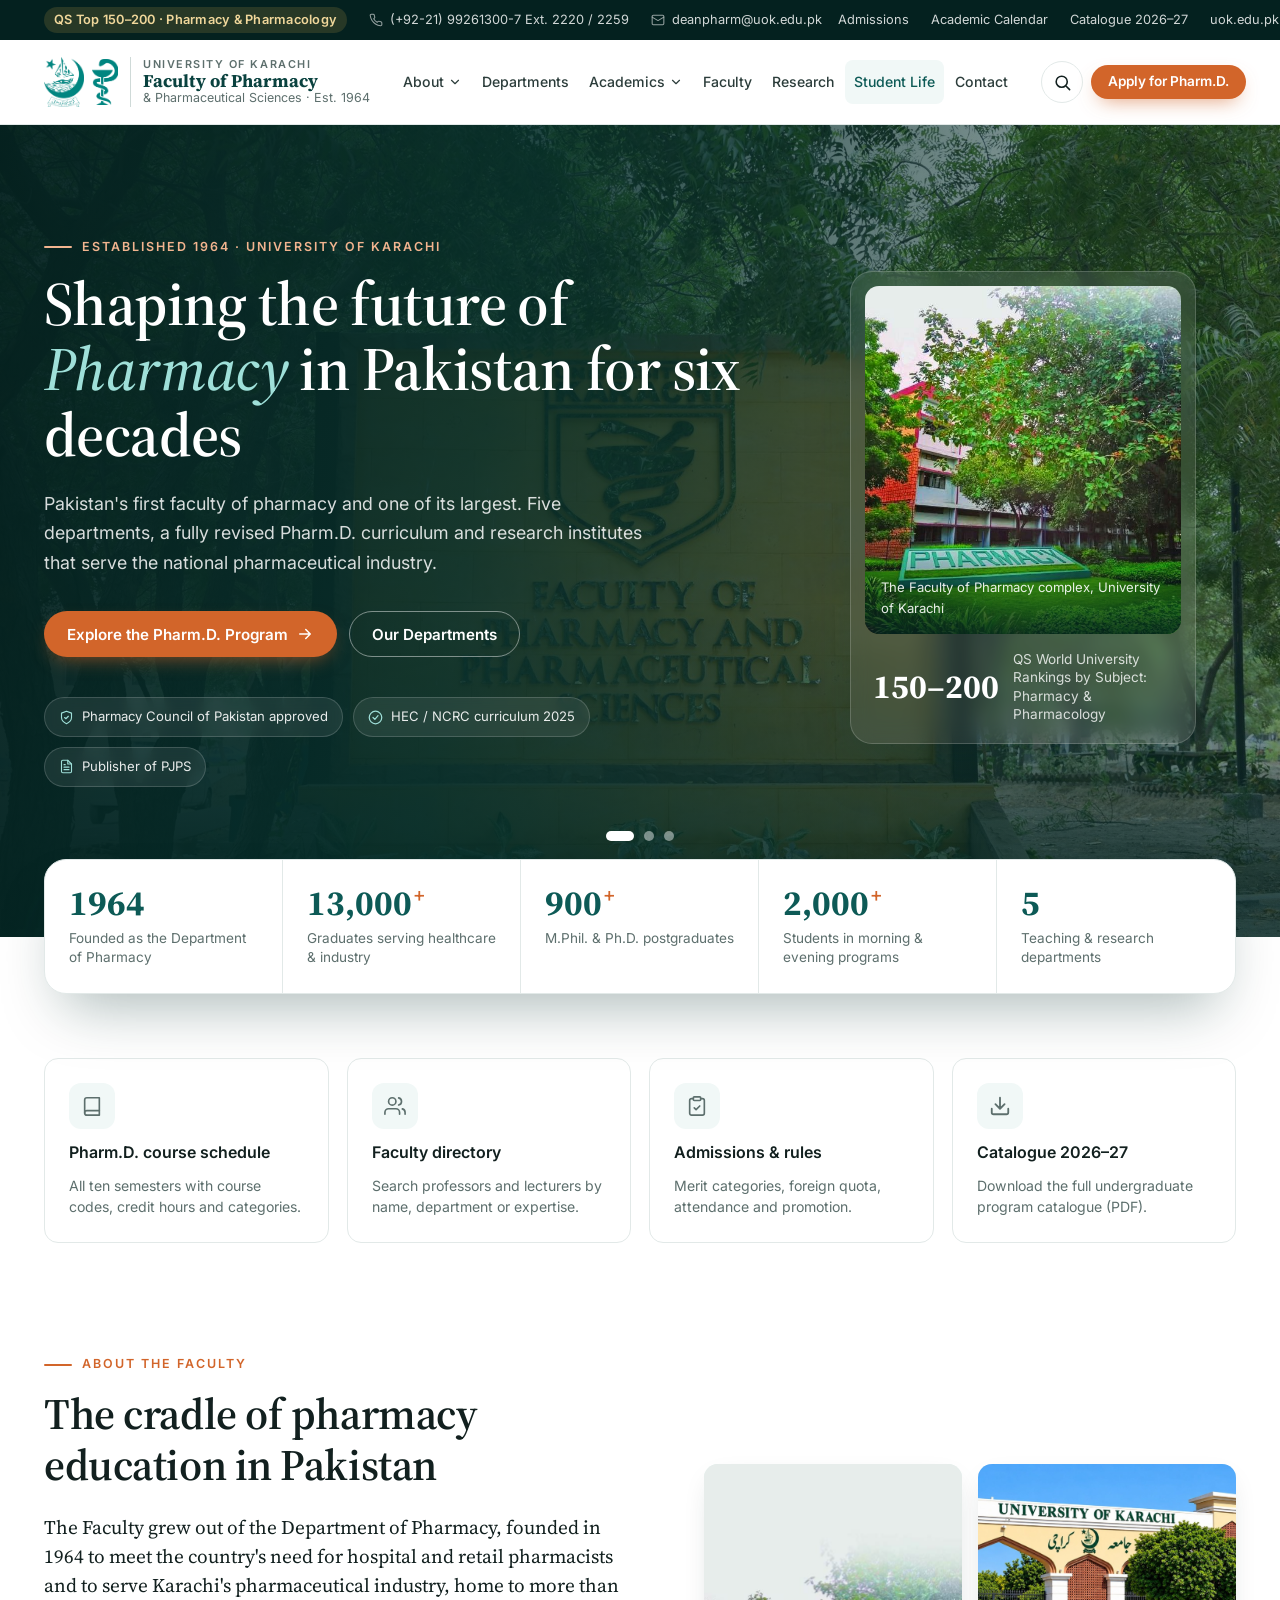
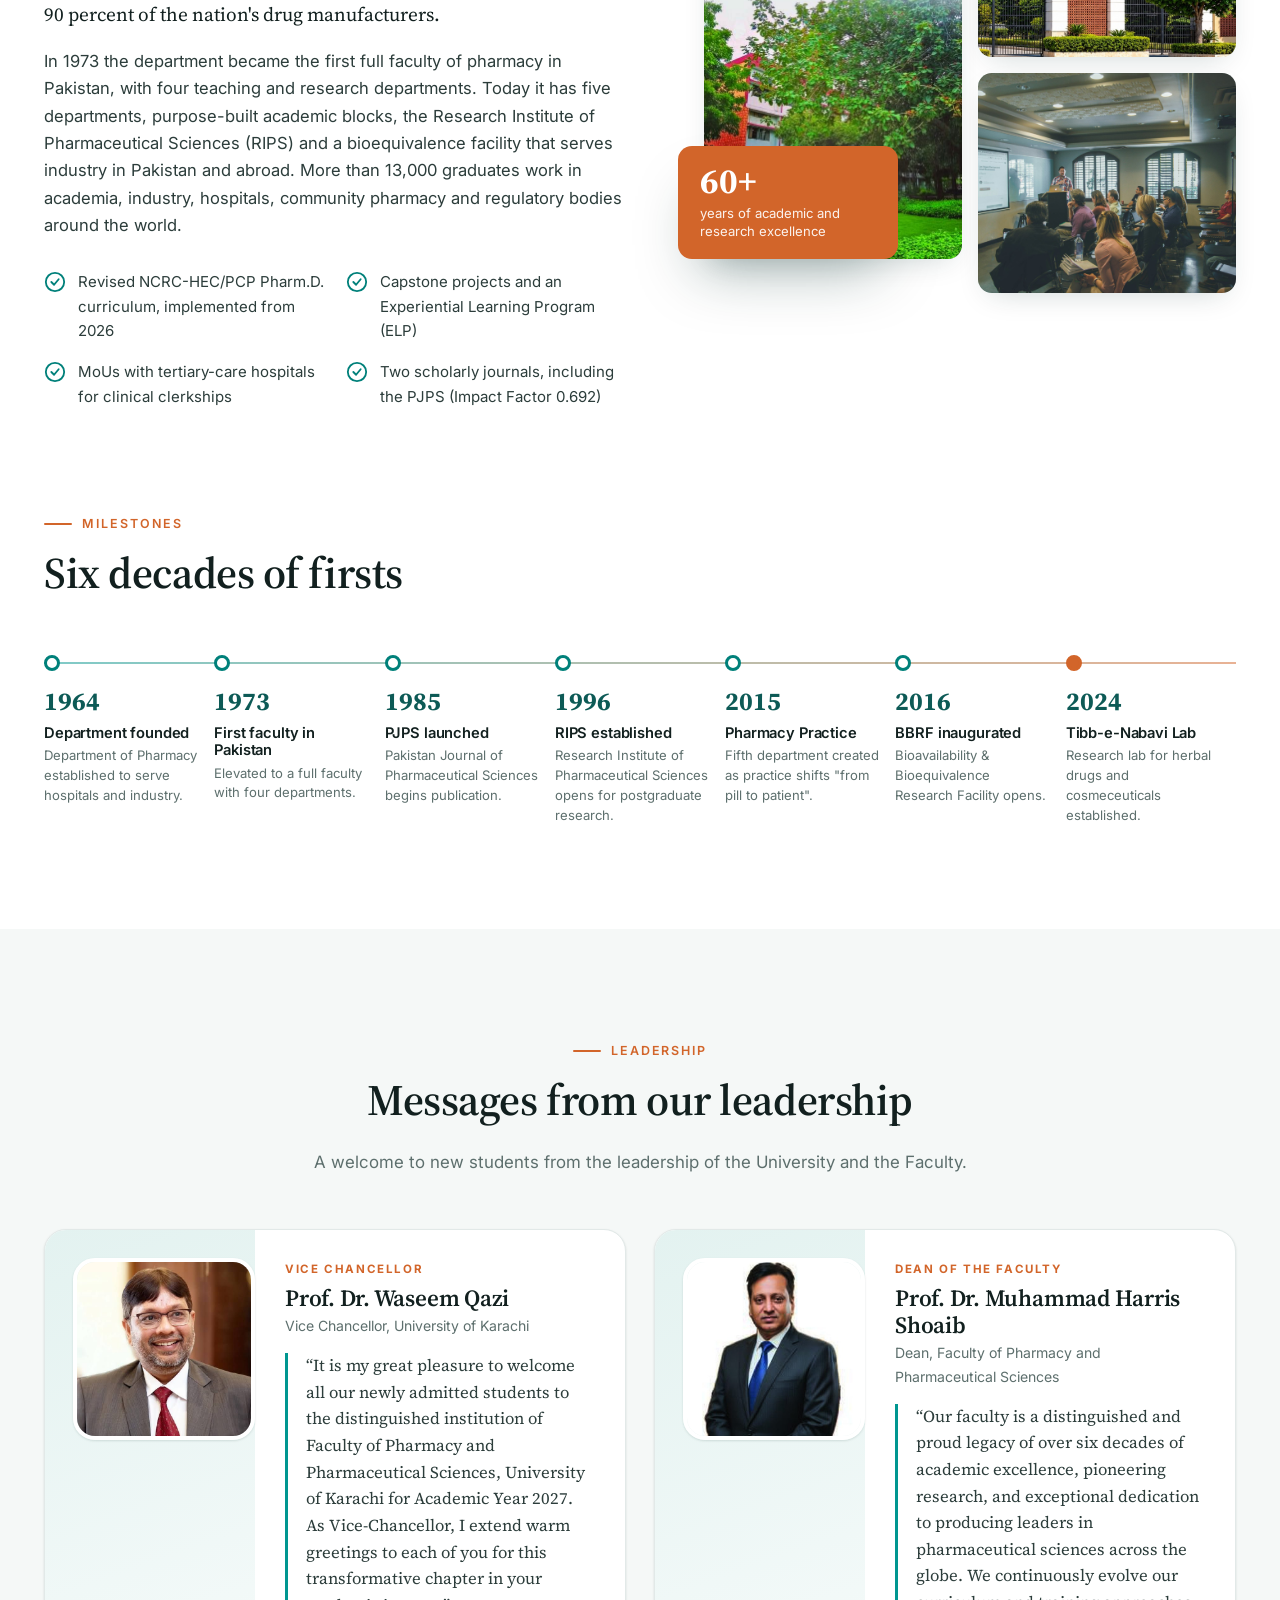
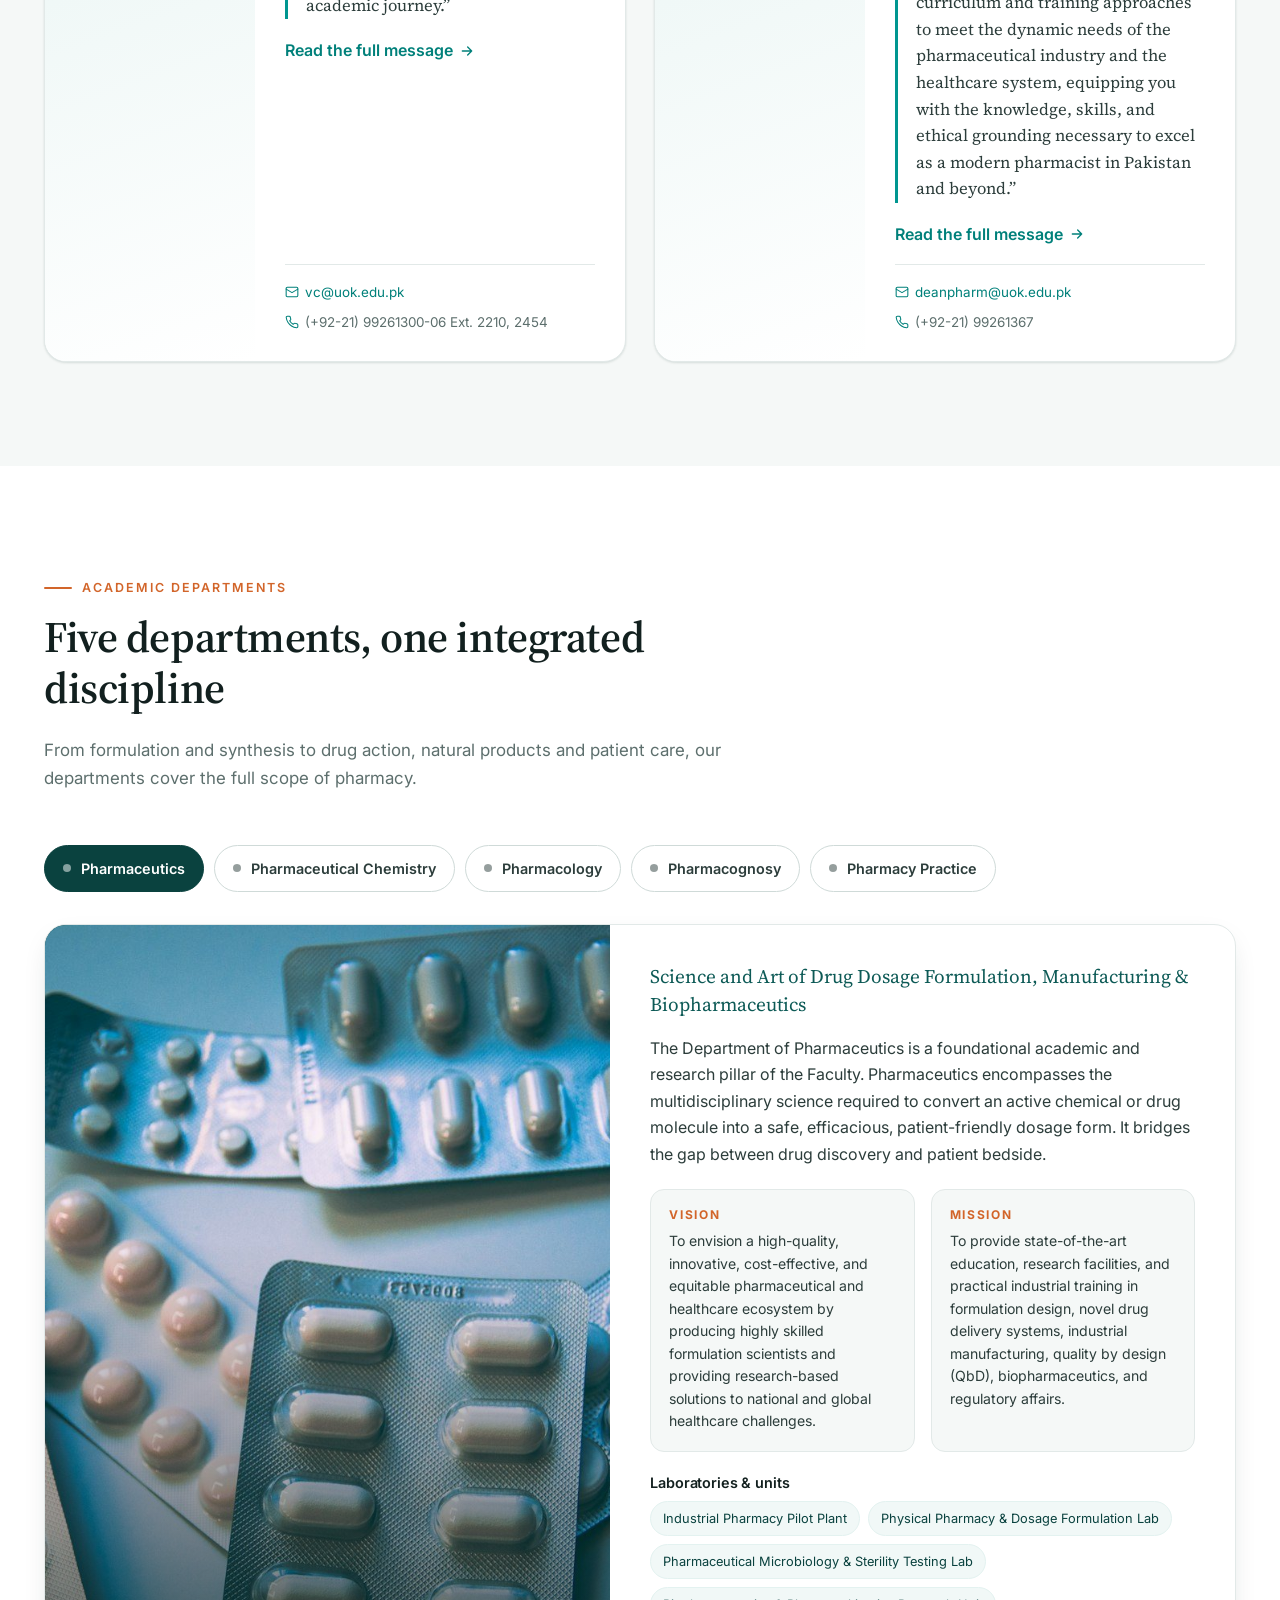
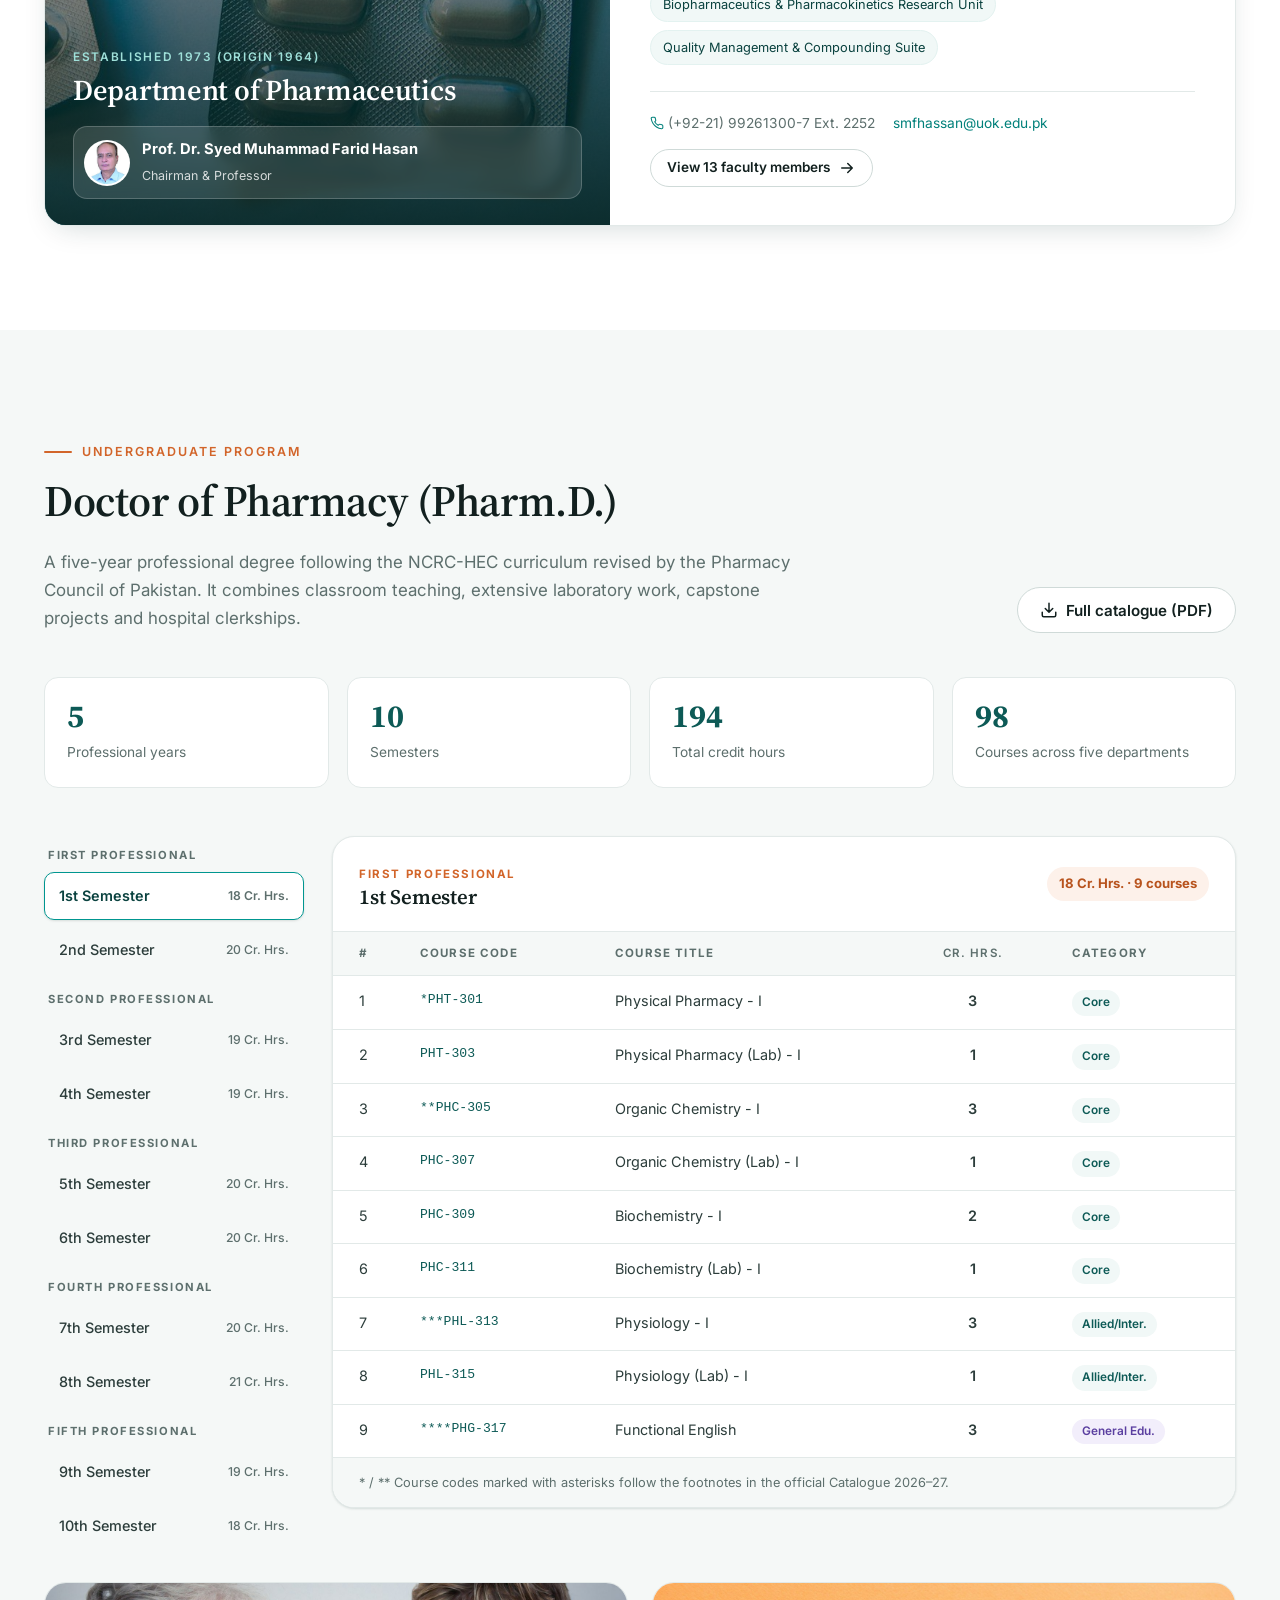
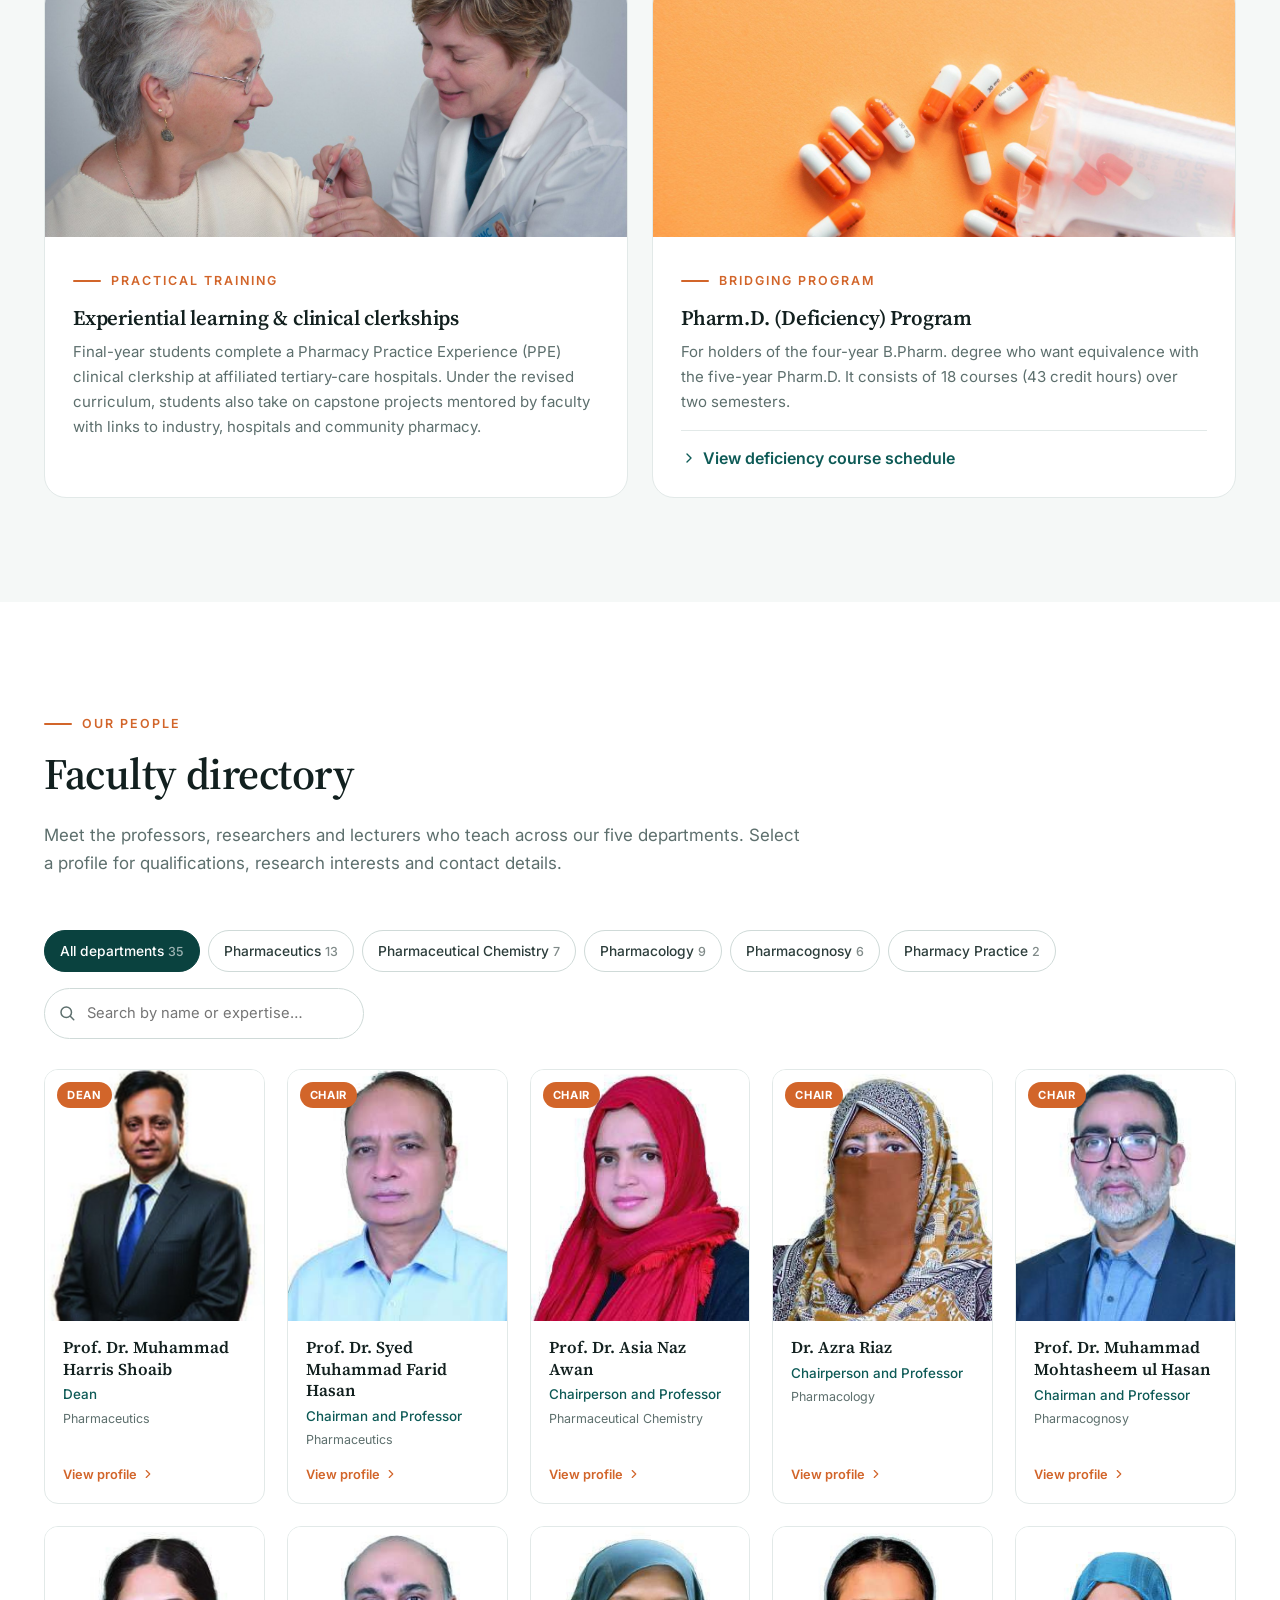
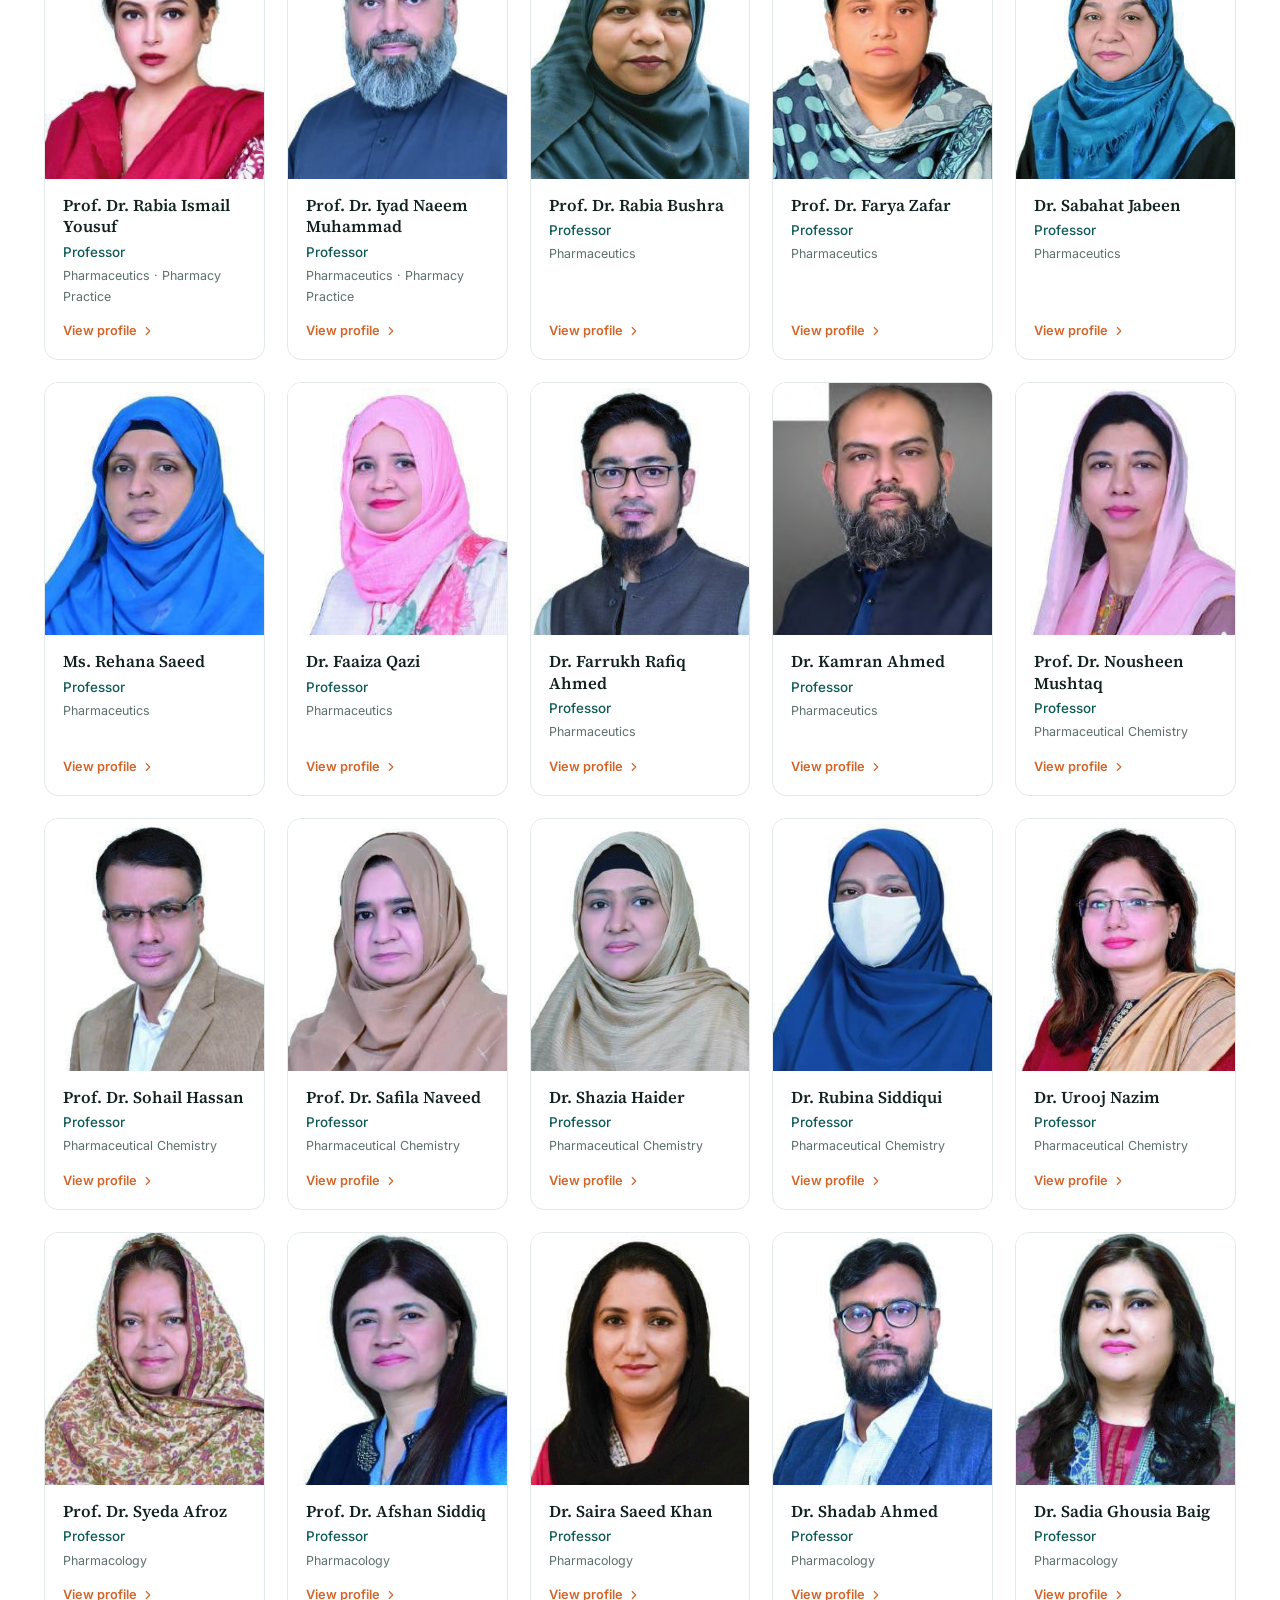
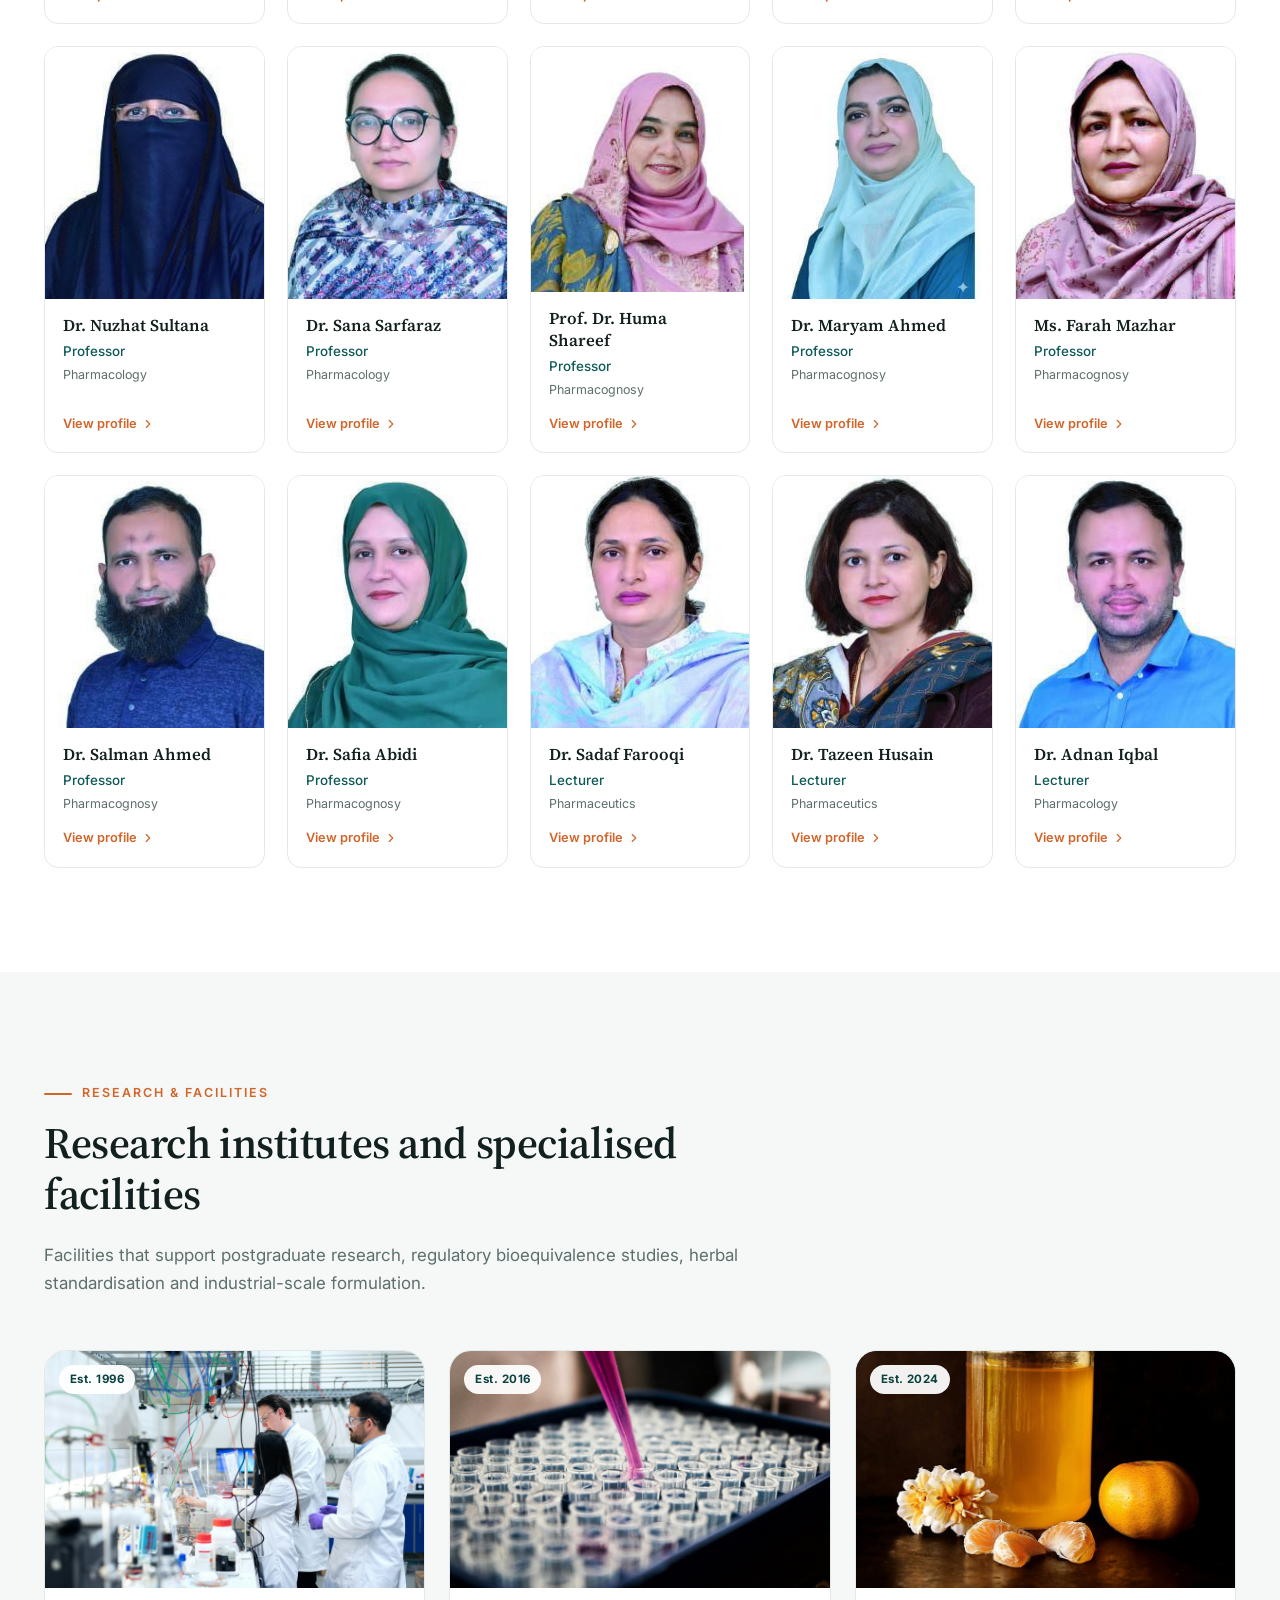
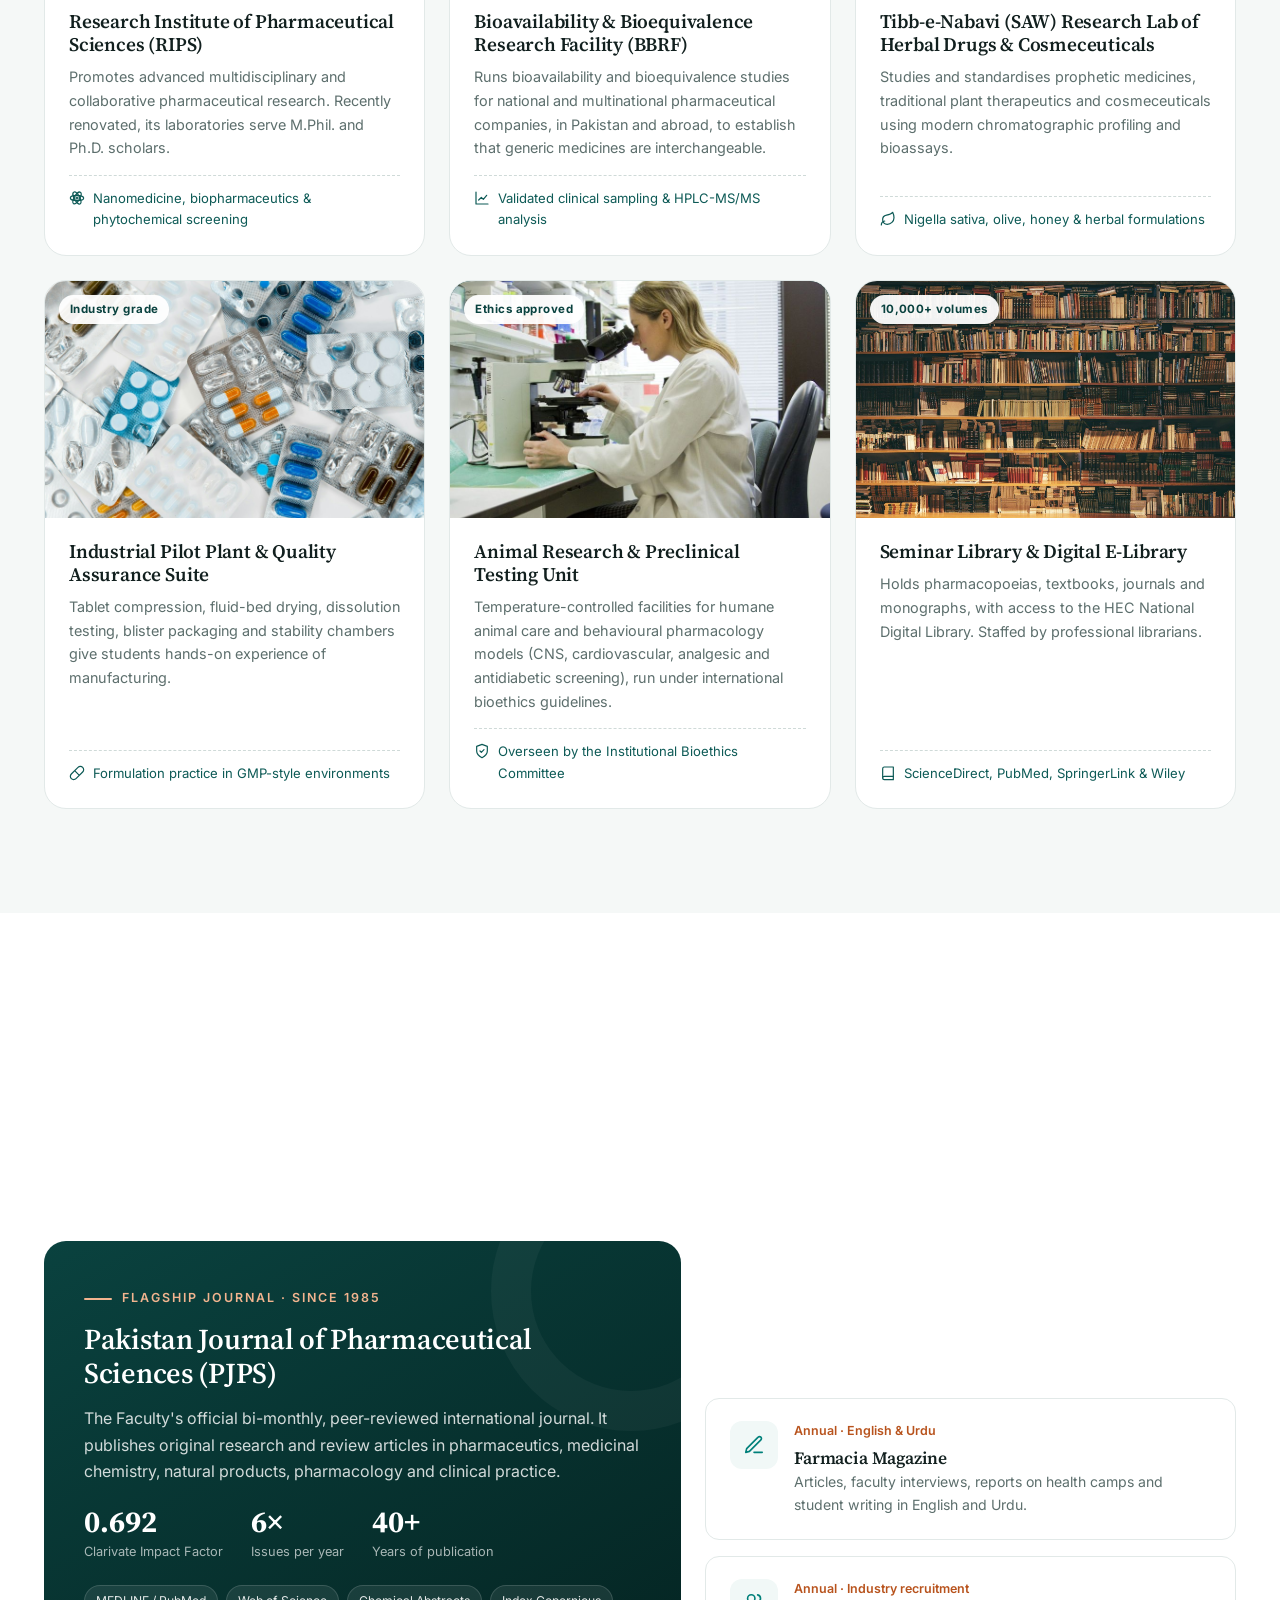
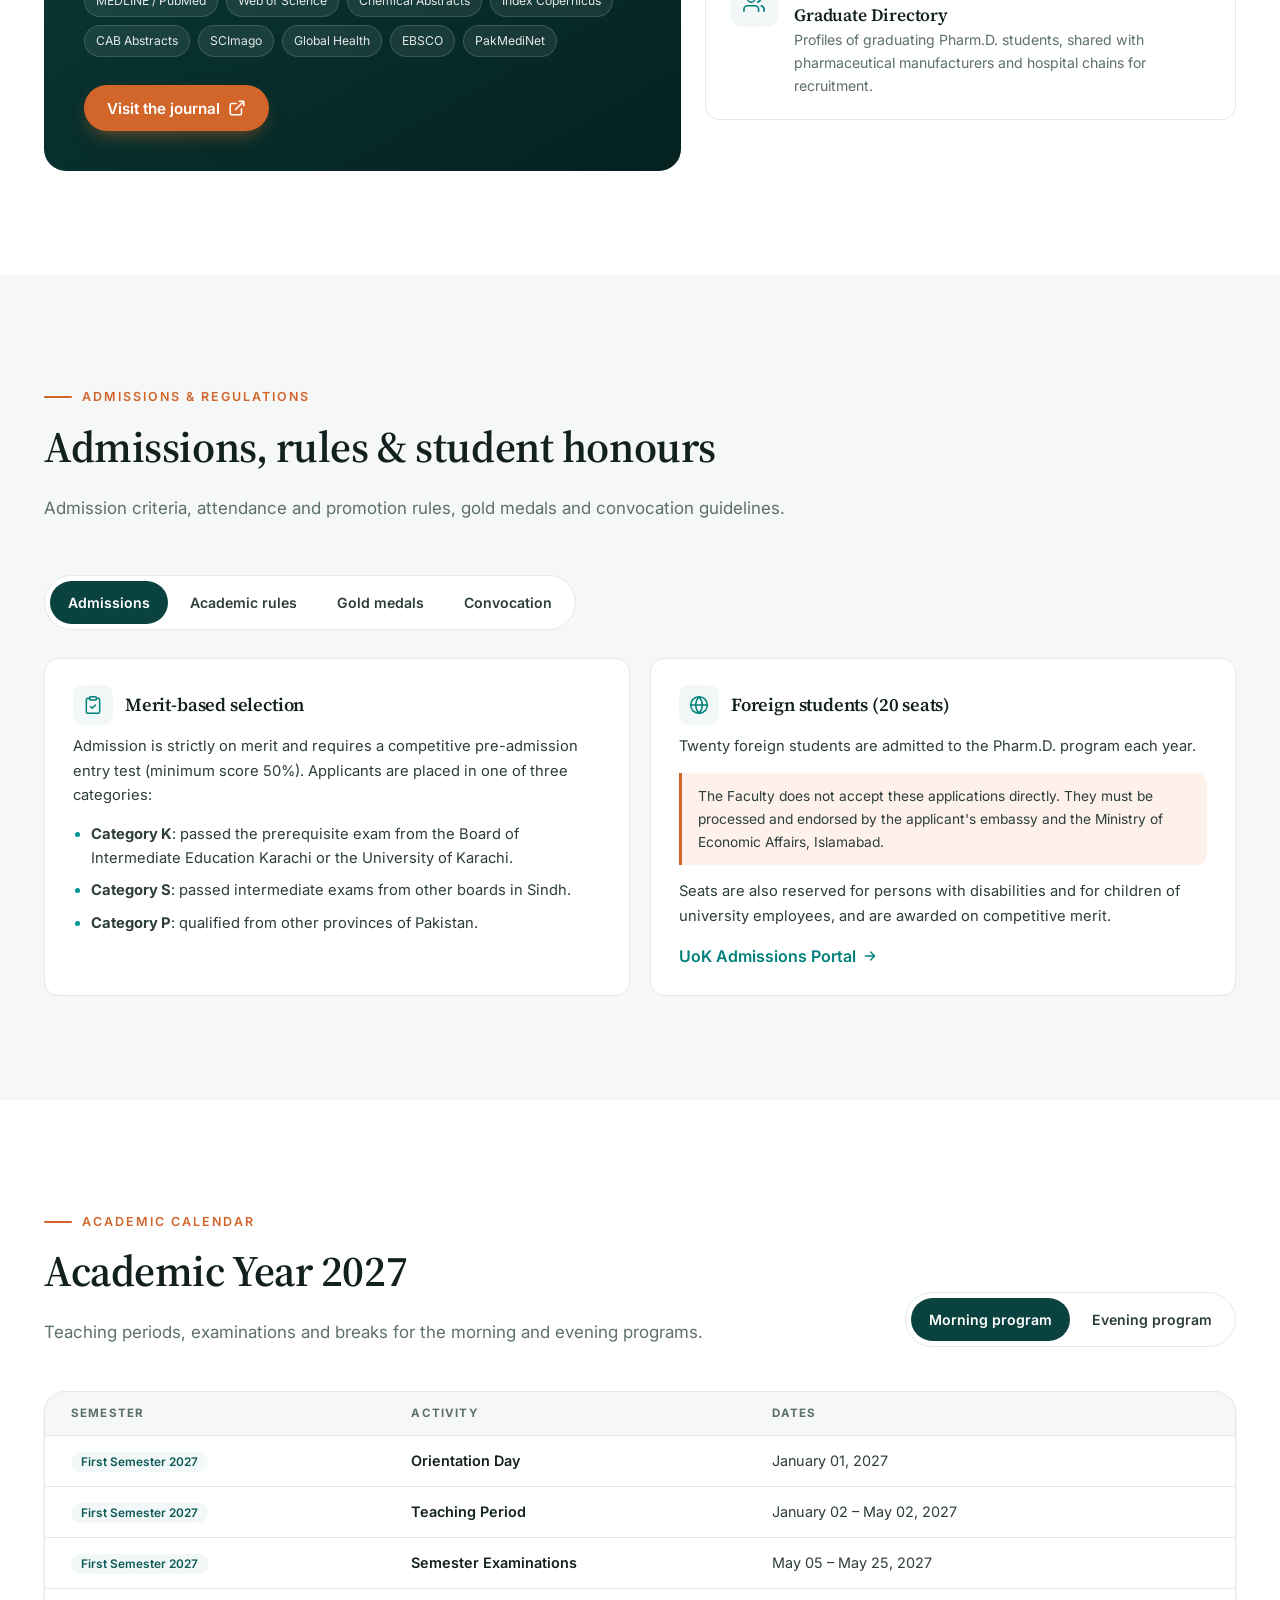
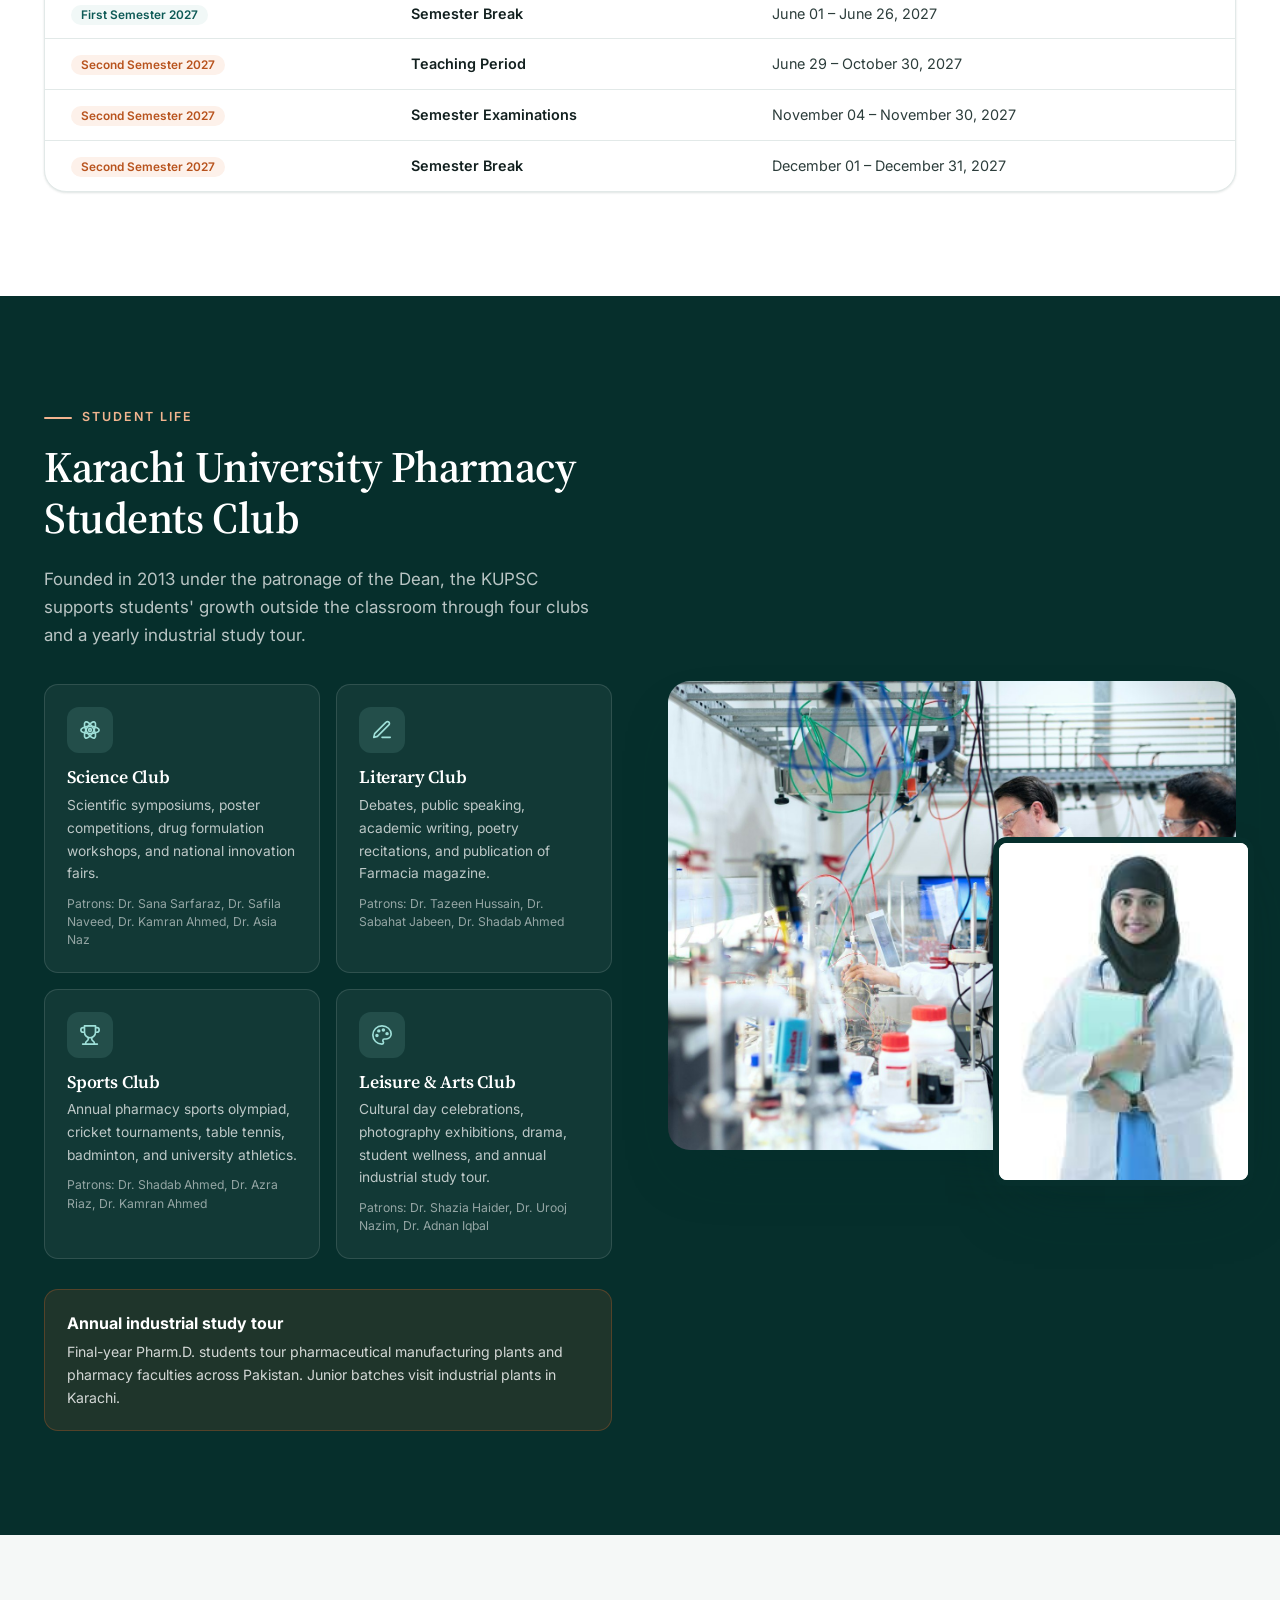
==== commit ab95dafb: "Add campus photo hero slider, fix leadership photos, update Pharmacology chair - Hero background is " ====
--- a/index.html
+++ b/index.html
@@ -163,12 +163,15 @@
   <!-- ============ HERO ============ -->
   <section class="hero" id="home">
     <div class="hero-media">
-      <img src="assets/img/stock/hero-lab.jpg" alt="" width="1600" height="1067" fetchpriority="high">
-    </div>
+      <img class="is-active" src="assets/img/campus/home-1.jpg" alt="" width="1920" height="1277" fetchpriority="high">
+      <img src="assets/img/campus/home-3.jpg" alt="" width="701" height="506" loading="lazy">
+      <img src="assets/img/campus/home-2.jpg" alt="" width="1920" height="1277" loading="lazy">
+    </div>
+    <div class="hero-dots" role="tablist" aria-label="Background images"></div>
     <div class="container hero-inner">
       <div>
         <span class="eyebrow">Established 1964 · University of Karachi</span>
-        <h1>Shaping the future of <em>pharmacy</em> in Pakistan for six decades</h1>
+        <h1>Shaping the future of <em>Pharmacy</em> in Pakistan for six decades</h1>
         <p class="hero-lead">Pakistan's first faculty of pharmacy and one of its largest. Five departments, a fully revised Pharm.D. curriculum and research institutes that serve the national pharmaceutical industry.</p>
         <div class="hero-ctas">
           <a href="#program" class="btn btn-primary">Explore the Pharm.D. Program <svg><use href="#i-arrow"/></svg></a>
--- a/styles.css
+++ b/styles.css
@@ -155,7 +155,11 @@
 /* ---------- Hero ---------- */
 .hero { position: relative; color: #fff; overflow: hidden; background: var(--brand-900); isolation: isolate; }
 .hero-media { position: absolute; inset: 0; z-index: -2; }
-.hero-media img { width: 100%; height: 100%; object-fit: cover; object-position: center 40%; }
+.hero-media img { position: absolute; inset: 0; width: 100%; height: 100%; object-fit: cover; object-position: center 40%; opacity: 0; transform: scale(1.06); transition: opacity 1.2s ease, transform 7s ease-out; }
+.hero-media img.is-active { opacity: 1; transform: scale(1); }
+.hero-dots { position: absolute; left: 50%; bottom: 96px; transform: translateX(-50%); display: flex; gap: 10px; z-index: 2; }
+.hero-dots button { width: 10px; height: 10px; padding: 0; border-radius: 999px; border: 0; background: rgba(255,255,255,.45); cursor: pointer; transition: width .3s ease, background .3s ease; }
+.hero-dots button[aria-selected="true"] { width: 28px; background: #fff; }
 .hero::before { content: ""; position: absolute; inset: 0; z-index: -1; background:
   linear-gradient(100deg, rgba(4,33,31,.96) 0%, rgba(6,47,44,.88) 38%, rgba(6,47,44,.55) 70%, rgba(6,47,44,.35) 100%),
   linear-gradient(0deg, rgba(4,33,31,.7), transparent 40%); }
@@ -242,8 +246,8 @@
 /* Leadership */
 .leaders { display: grid; grid-template-columns: 1fr 1fr; gap: 28px; }
 .leader { display: grid; grid-template-columns: 210px 1fr; background: #fff; border: 1px solid var(--line); border-radius: var(--radius-lg); overflow: hidden; box-shadow: var(--shadow-sm); }
-.leader-photo { position: relative; background: linear-gradient(160deg, var(--brand-100), #fff); }
-.leader-photo img { width: 100%; height: 100%; object-fit: cover; object-position: center 15%; min-height: 300px; }
+.leader-photo { position: relative; background: linear-gradient(160deg, var(--brand-100), #fff); padding: 28px 0 28px 28px; }
+.leader-photo img { display: block; width: 100%; height: auto; aspect-ratio: 1 / 1; object-fit: cover; object-position: center top; border-radius: var(--radius-lg); border: 4px solid #fff; box-shadow: var(--shadow-sm); }
 .leader-body { padding: 30px 30px 28px; display: flex; flex-direction: column; }
 .leader-role { font-size: .72rem; font-weight: 700; letter-spacing: .14em; text-transform: uppercase; color: var(--accent); }
 .leader-body h3 { font-size: 1.45rem; margin: 6px 0 2px; }
@@ -613,7 +617,8 @@
   .about-tag { position: static; margin-top: 16px; max-width: none; grid-column: 1 / -1; }
   .timeline-track { grid-template-columns: repeat(2, 1fr); }
   .leader { grid-template-columns: 1fr; }
-  .leader-photo img { min-height: 0; aspect-ratio: 1 / 1; height: auto; }
+  .leader-photo { padding: 0; }
+  .leader-photo img { border: 0; border-radius: 0; box-shadow: none; }
   .dept-body { padding: 28px 22px; }
   .dept-vm { grid-template-columns: 1fr; }
   .section-head-row { flex-direction: column; align-items: flex-start; }
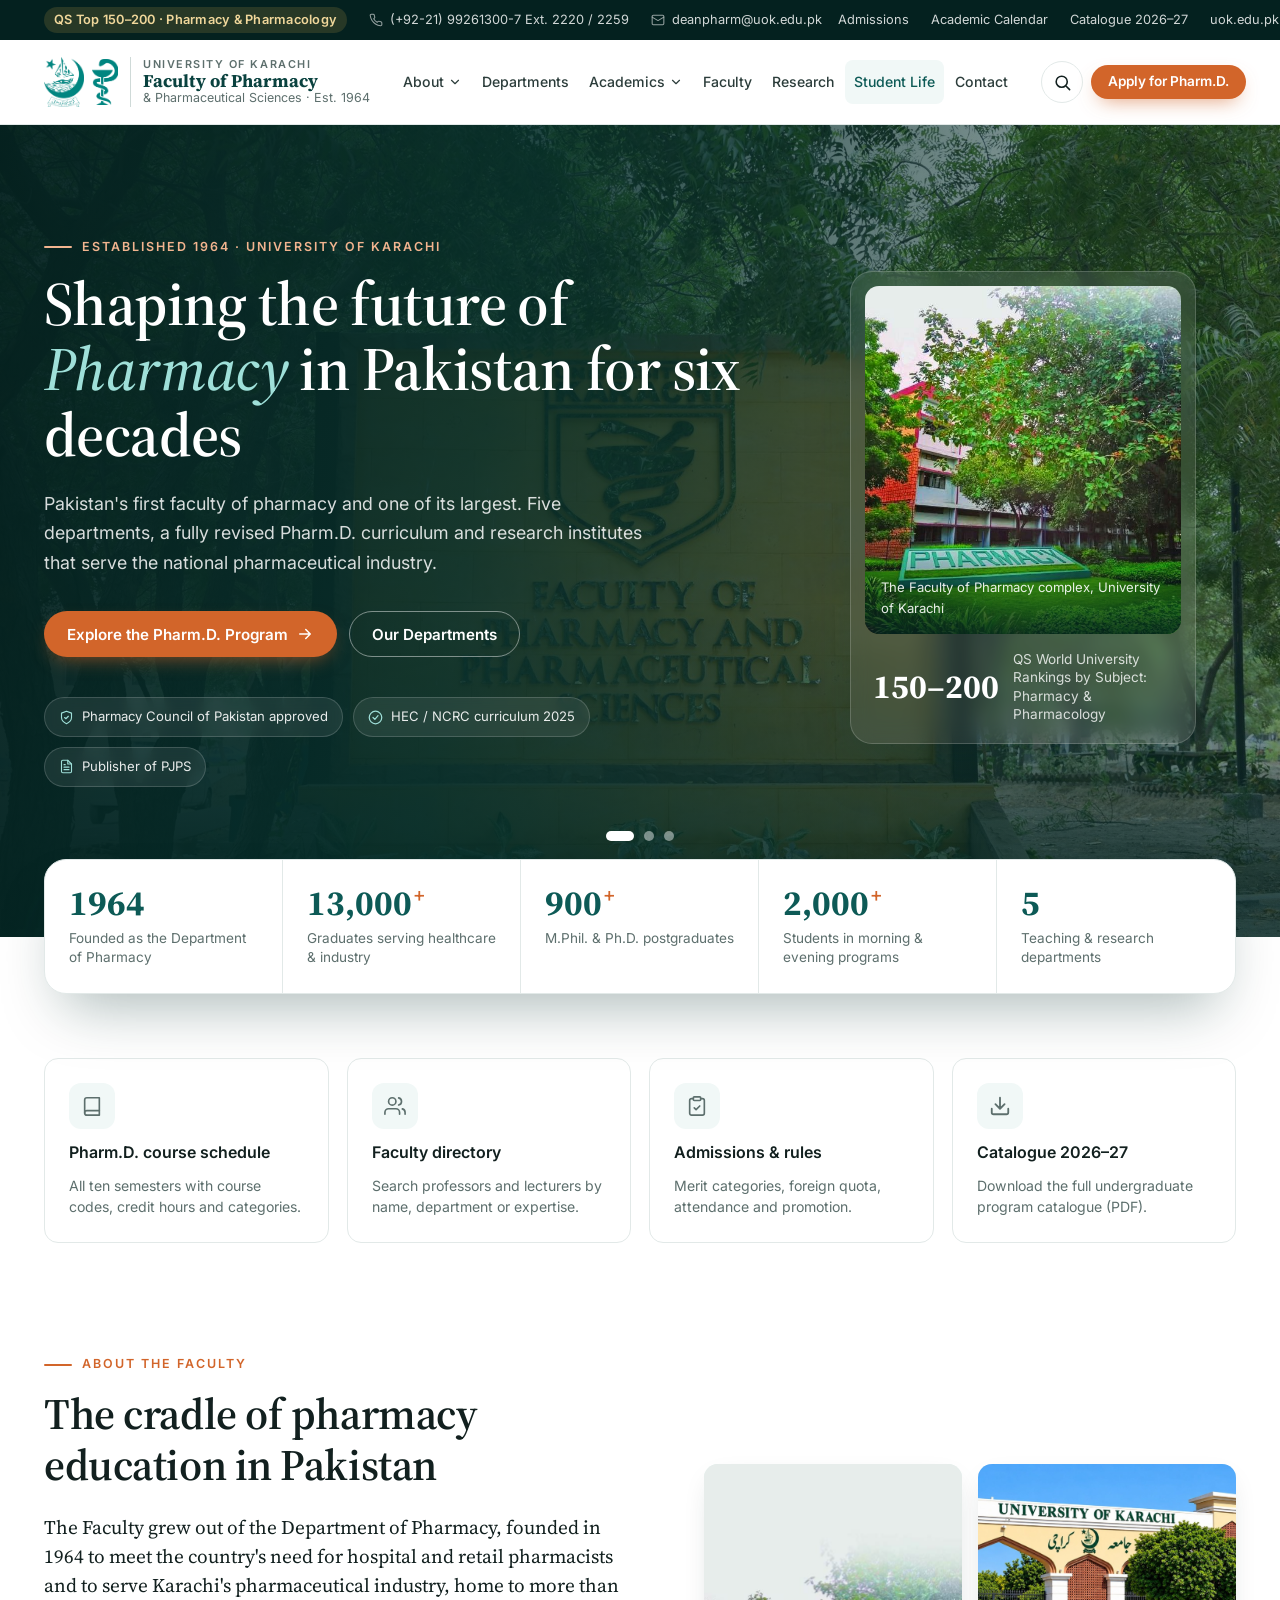
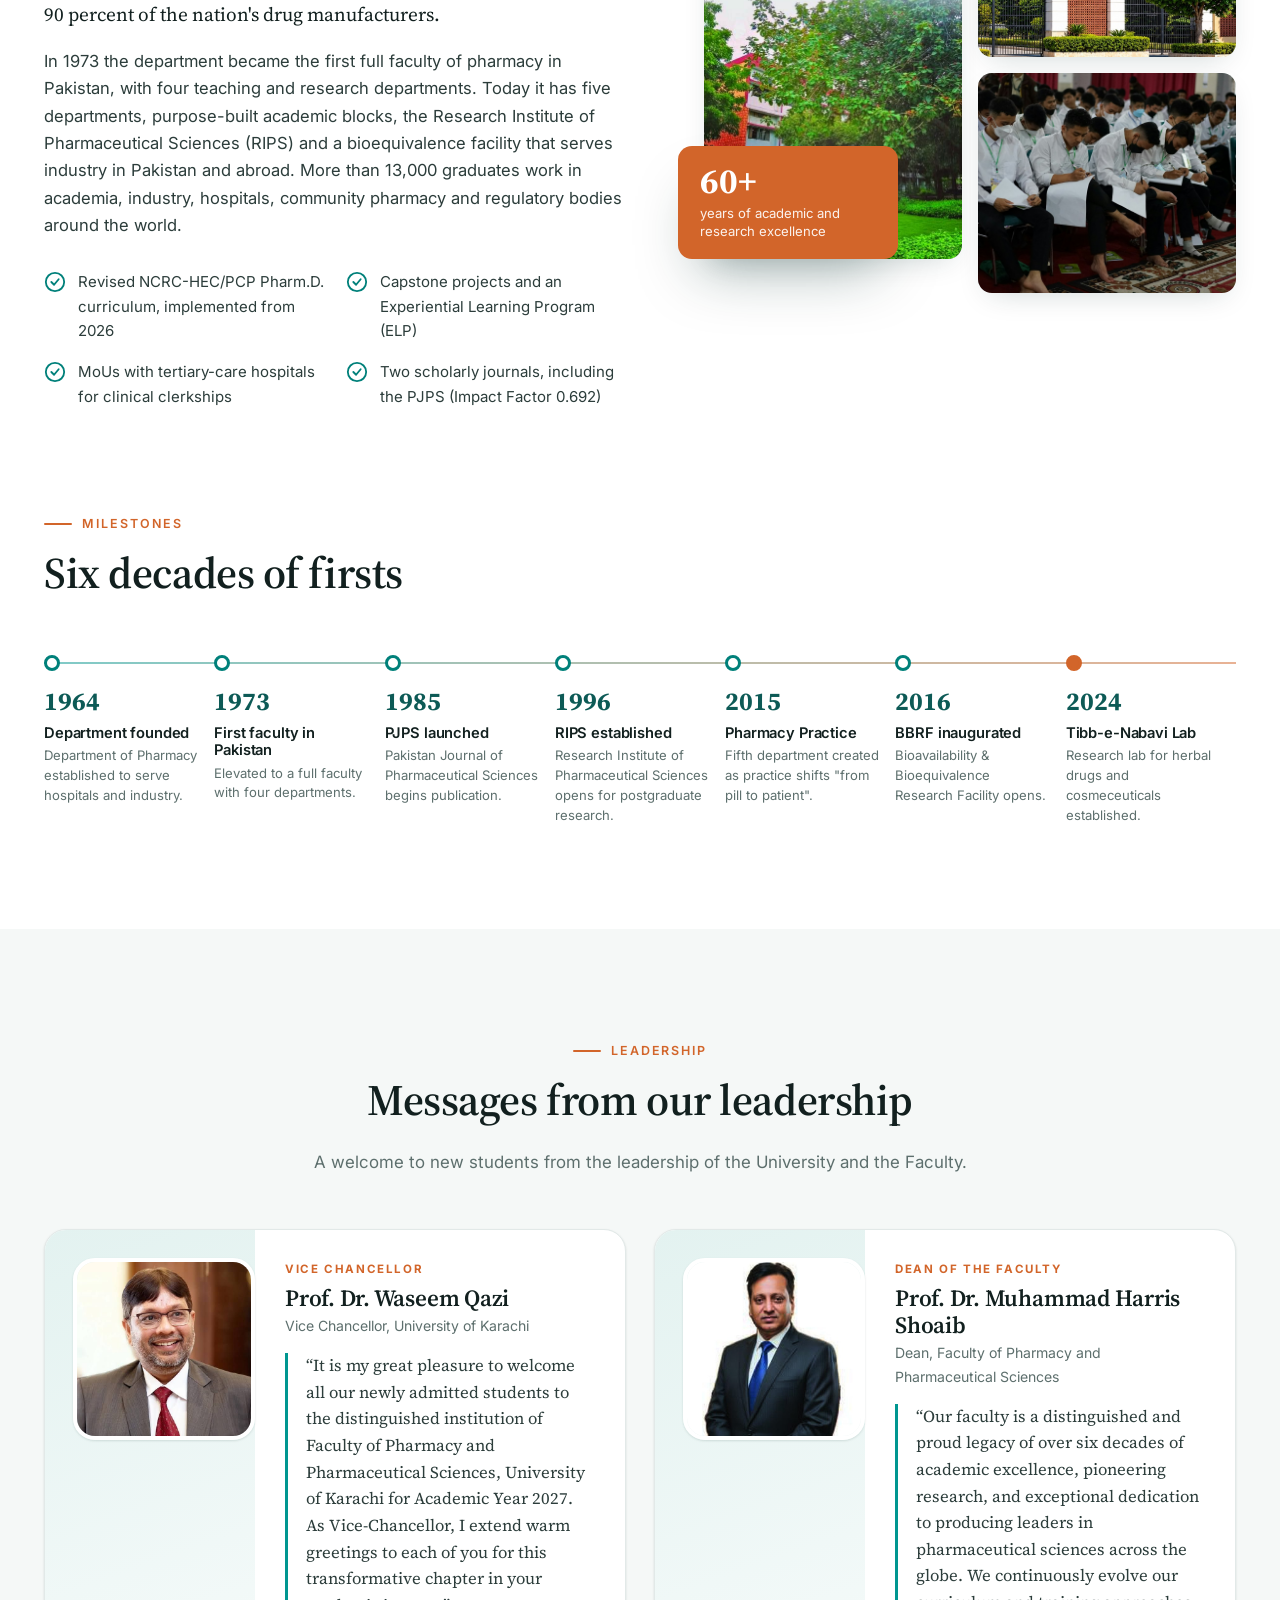
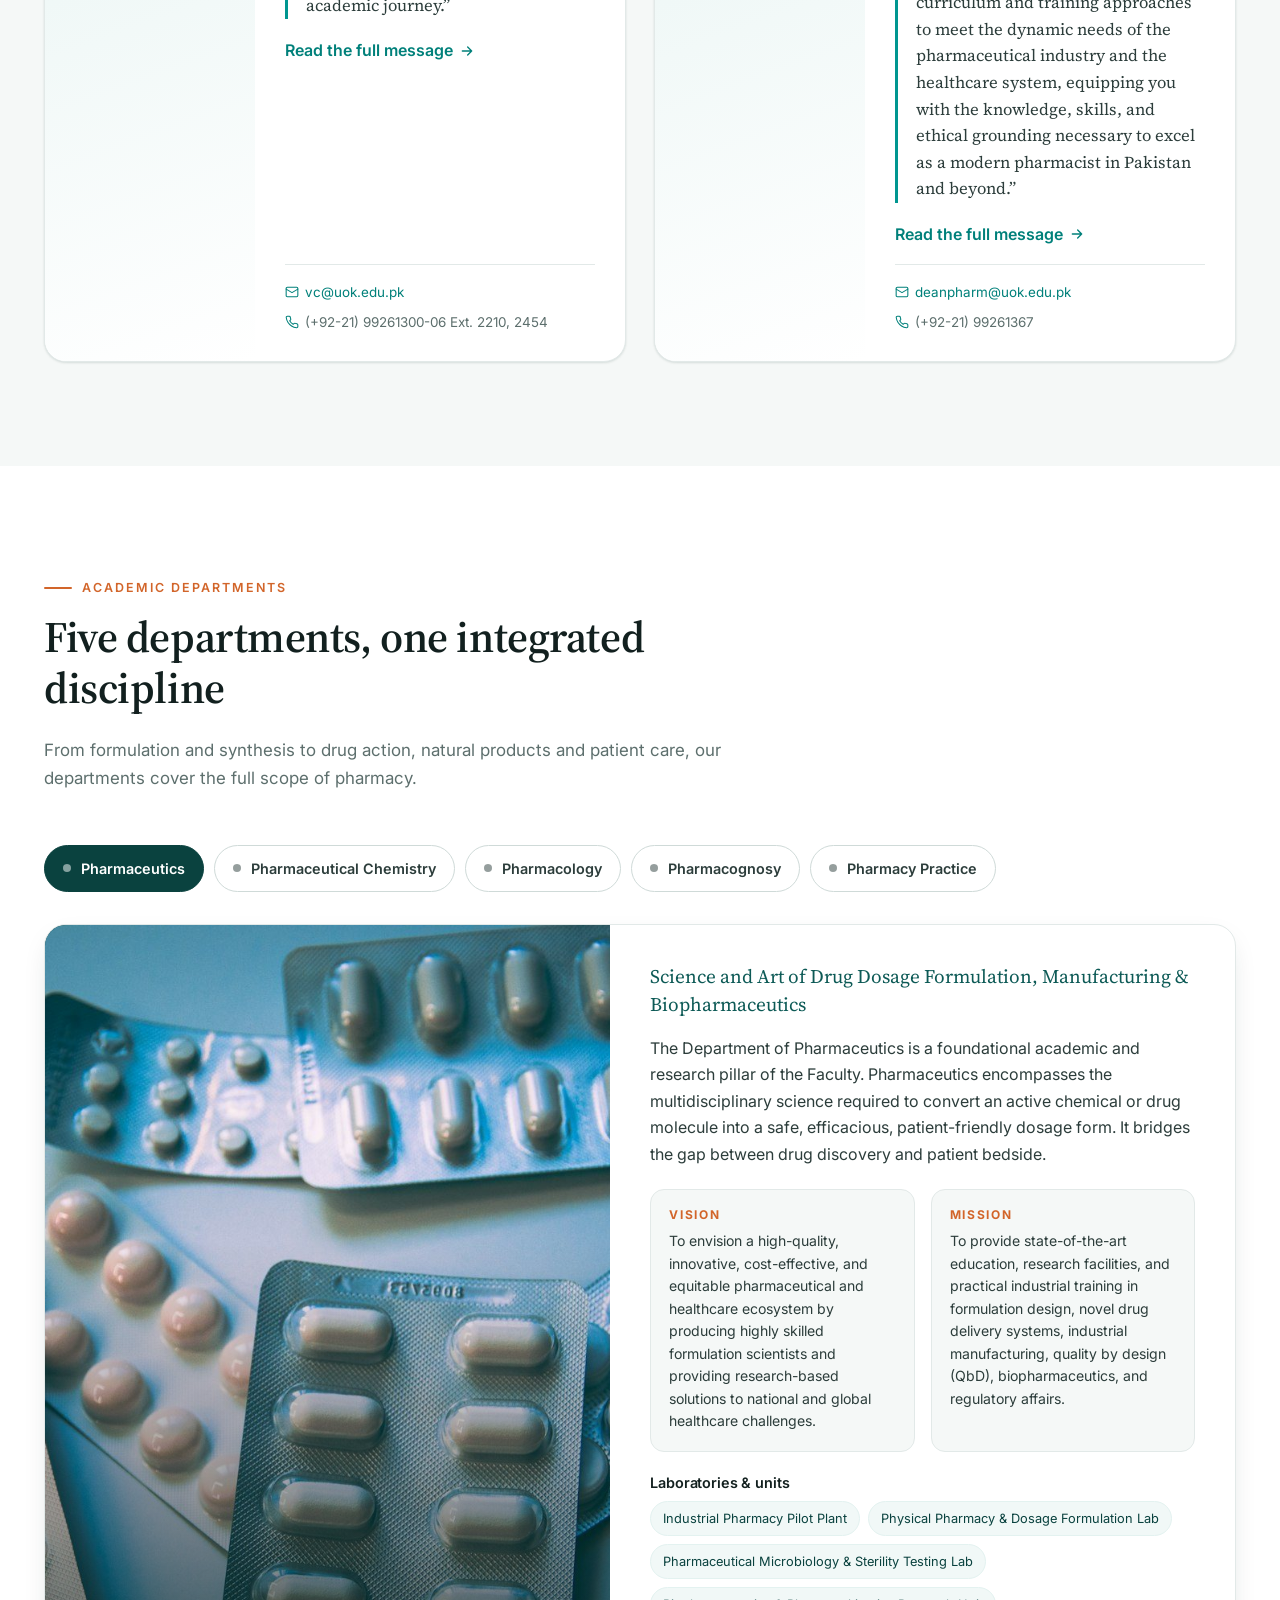
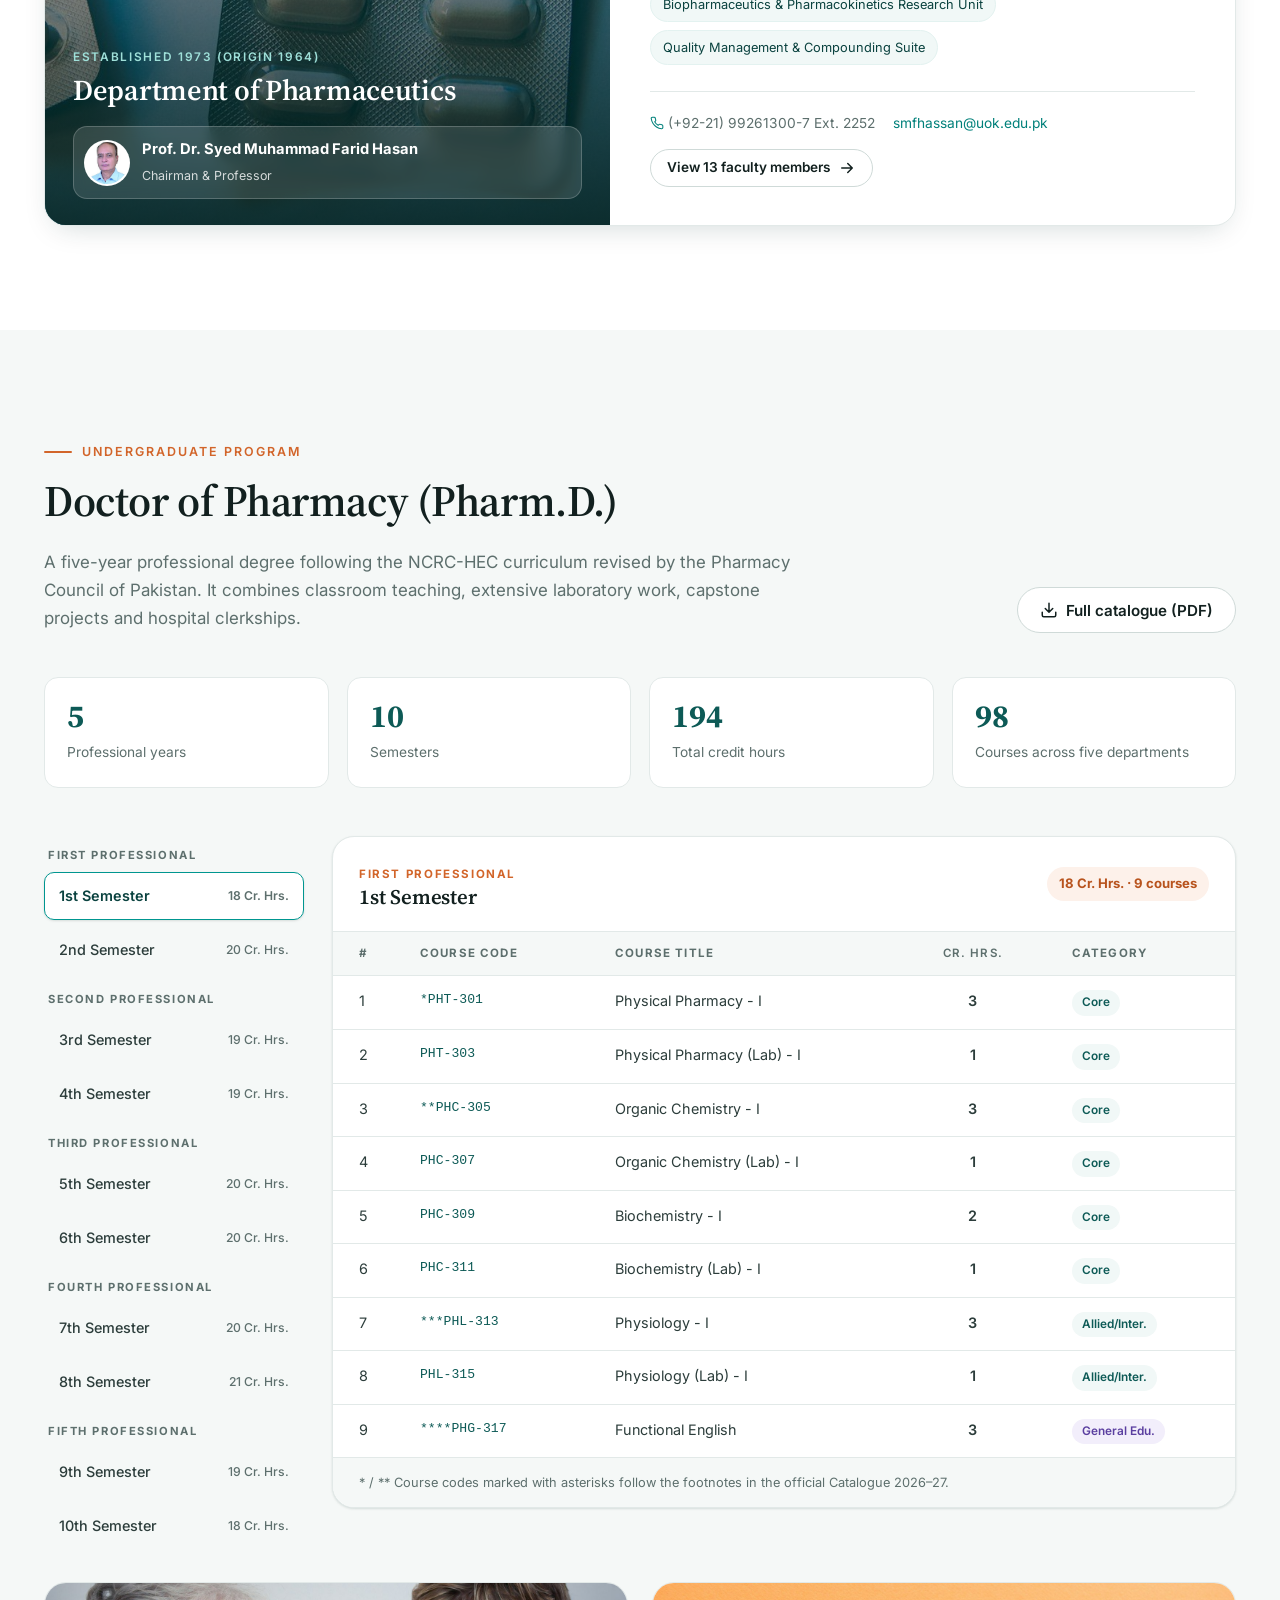
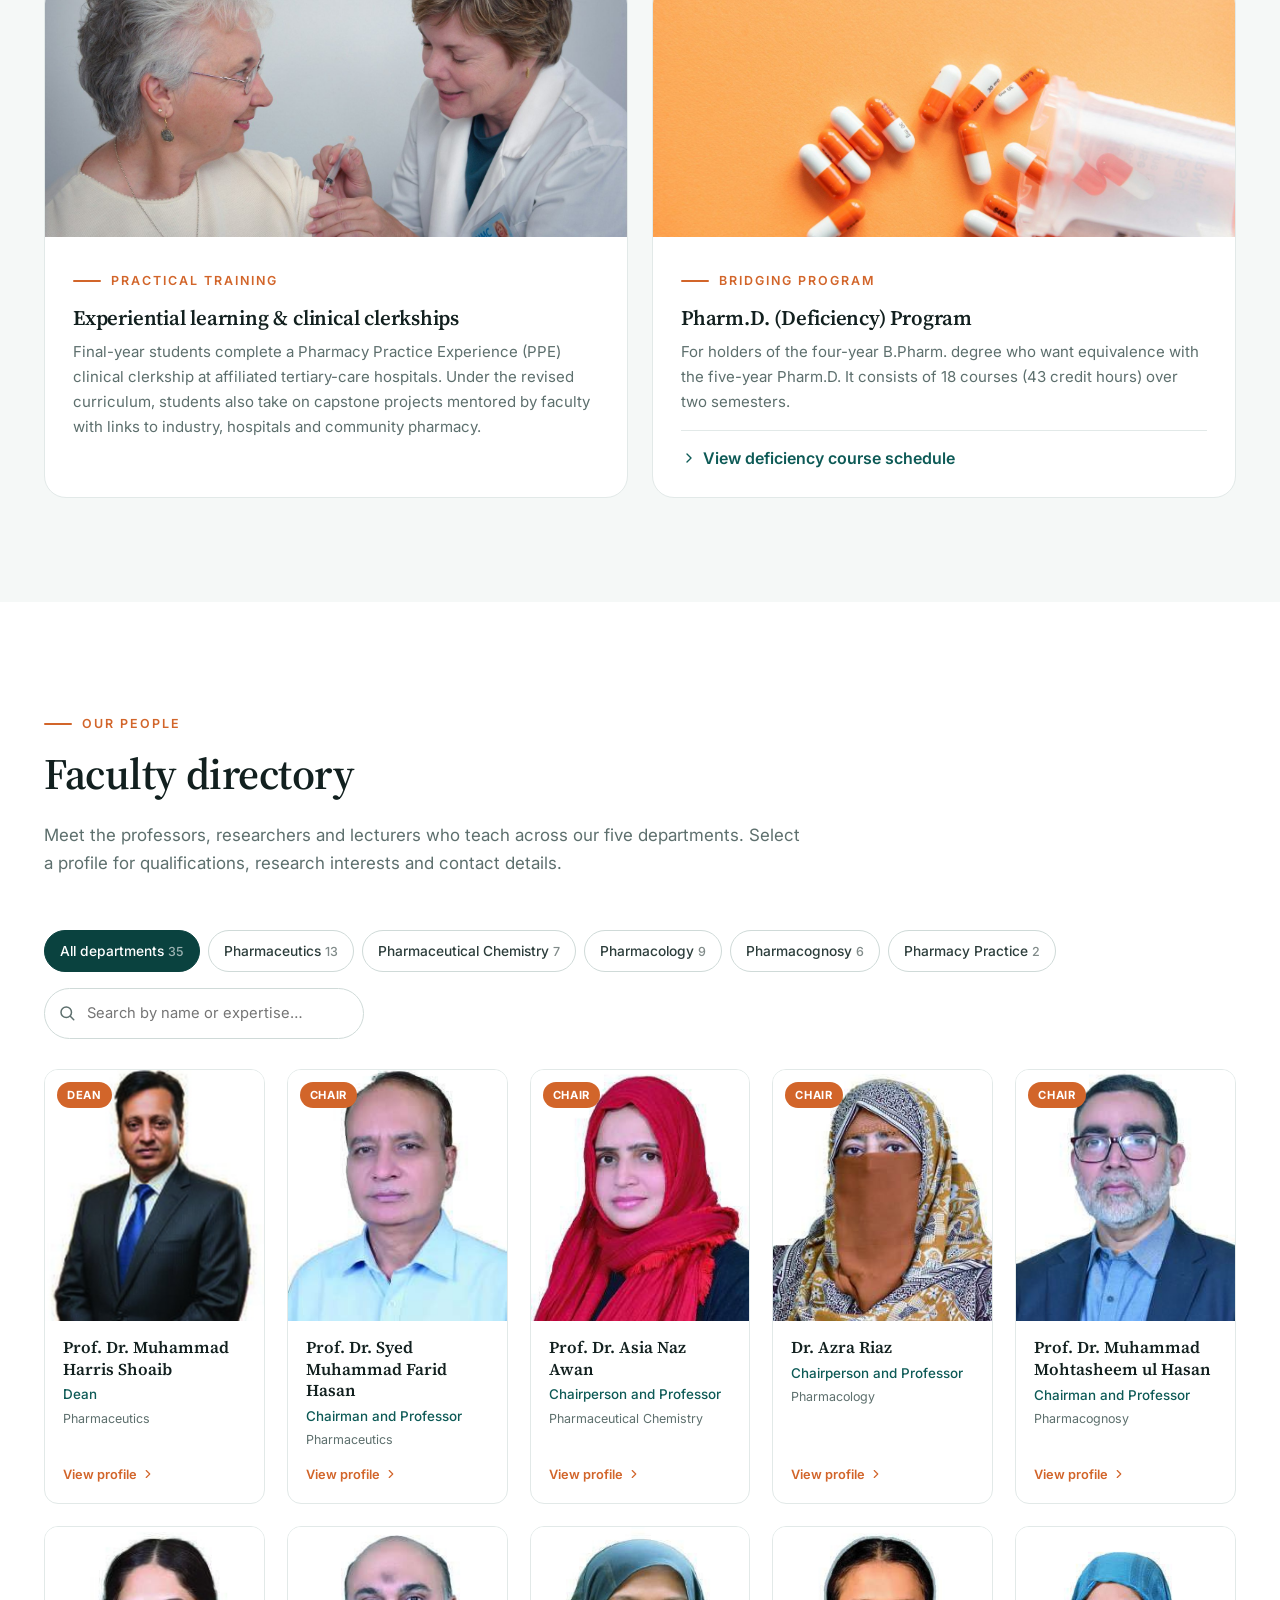
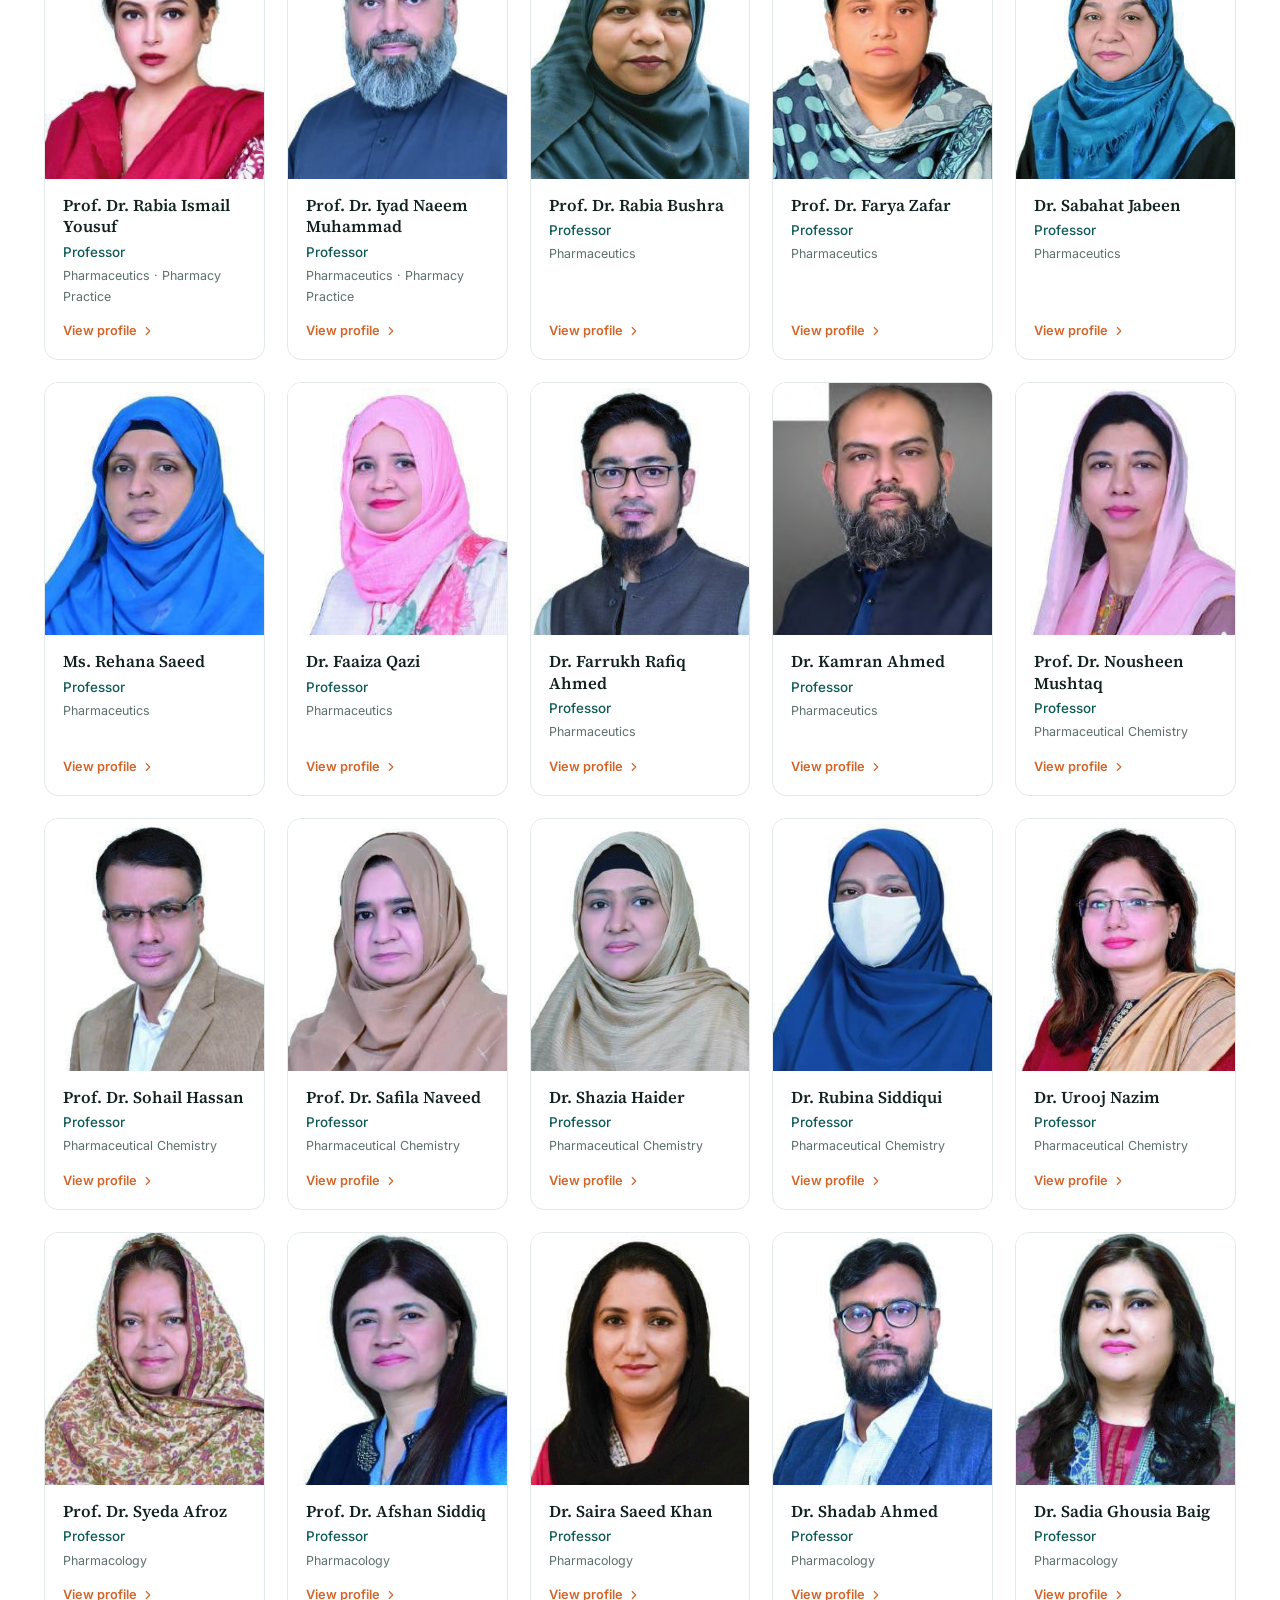
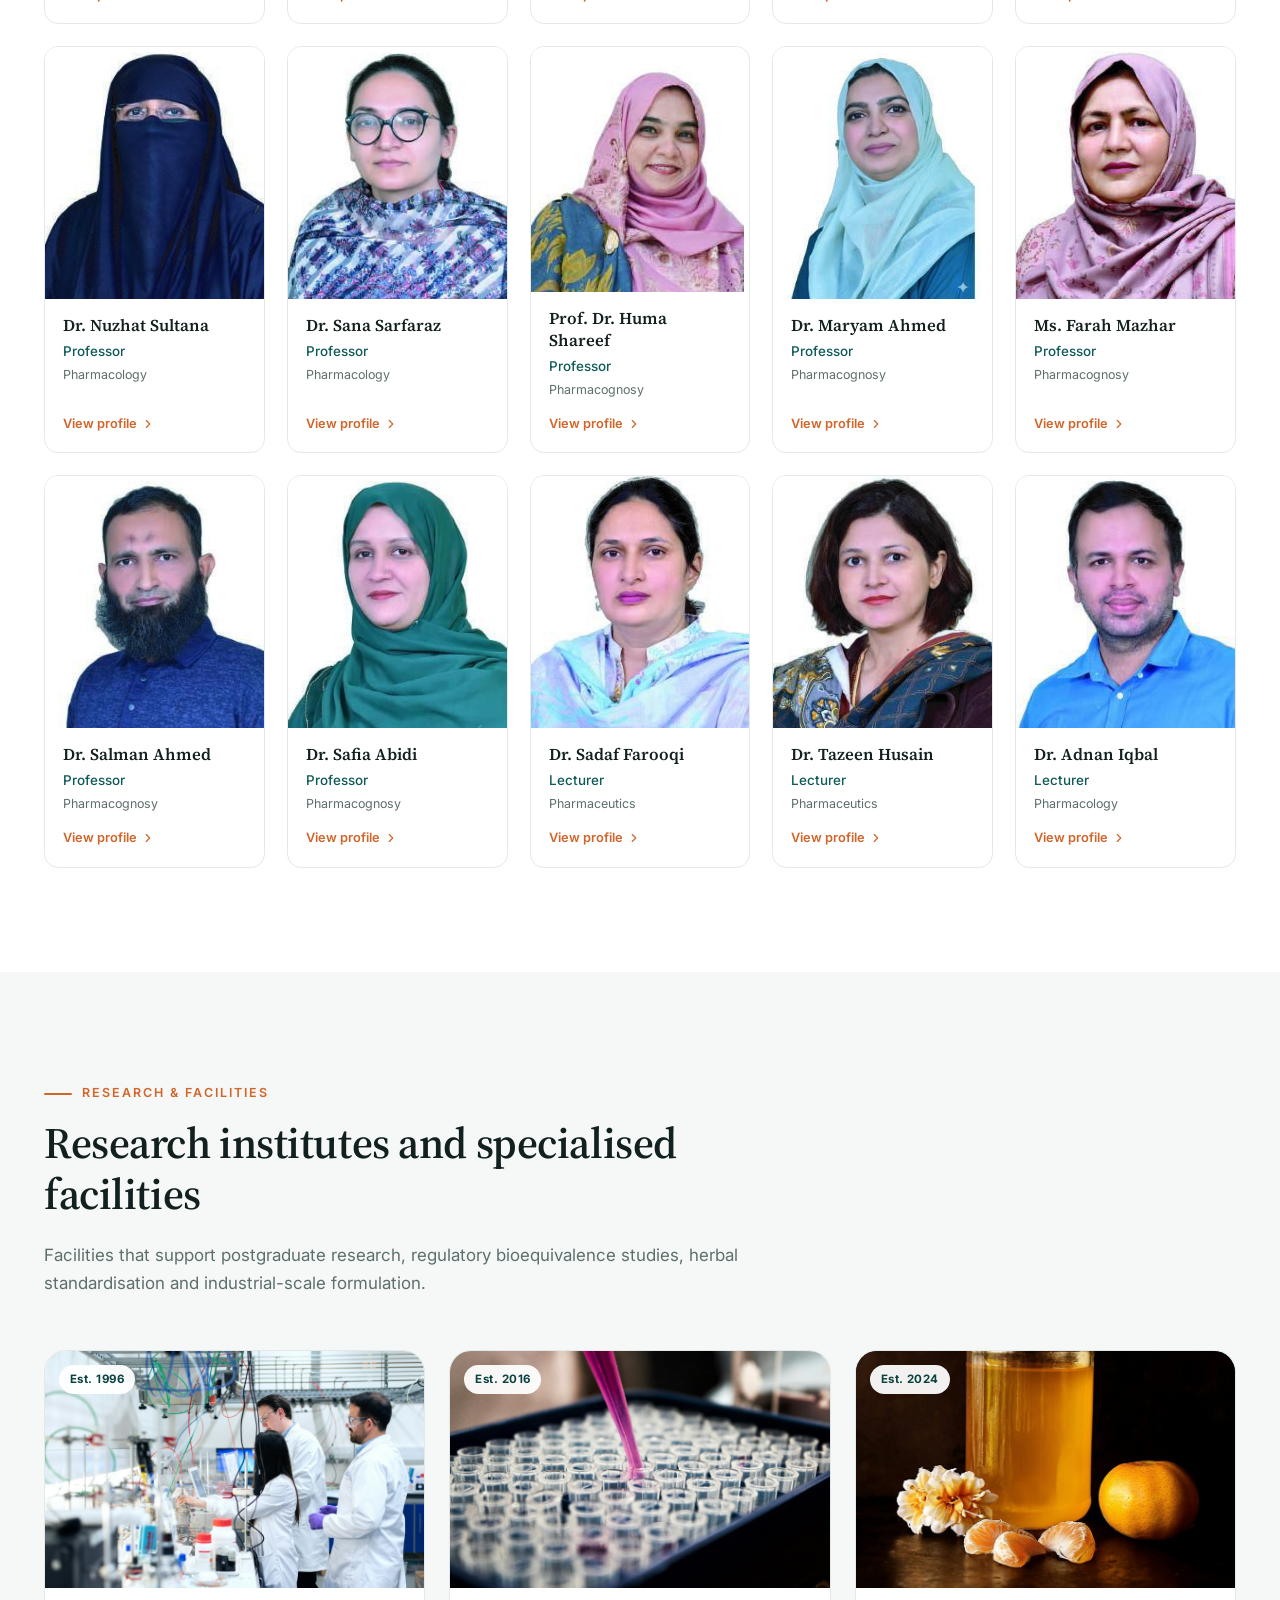
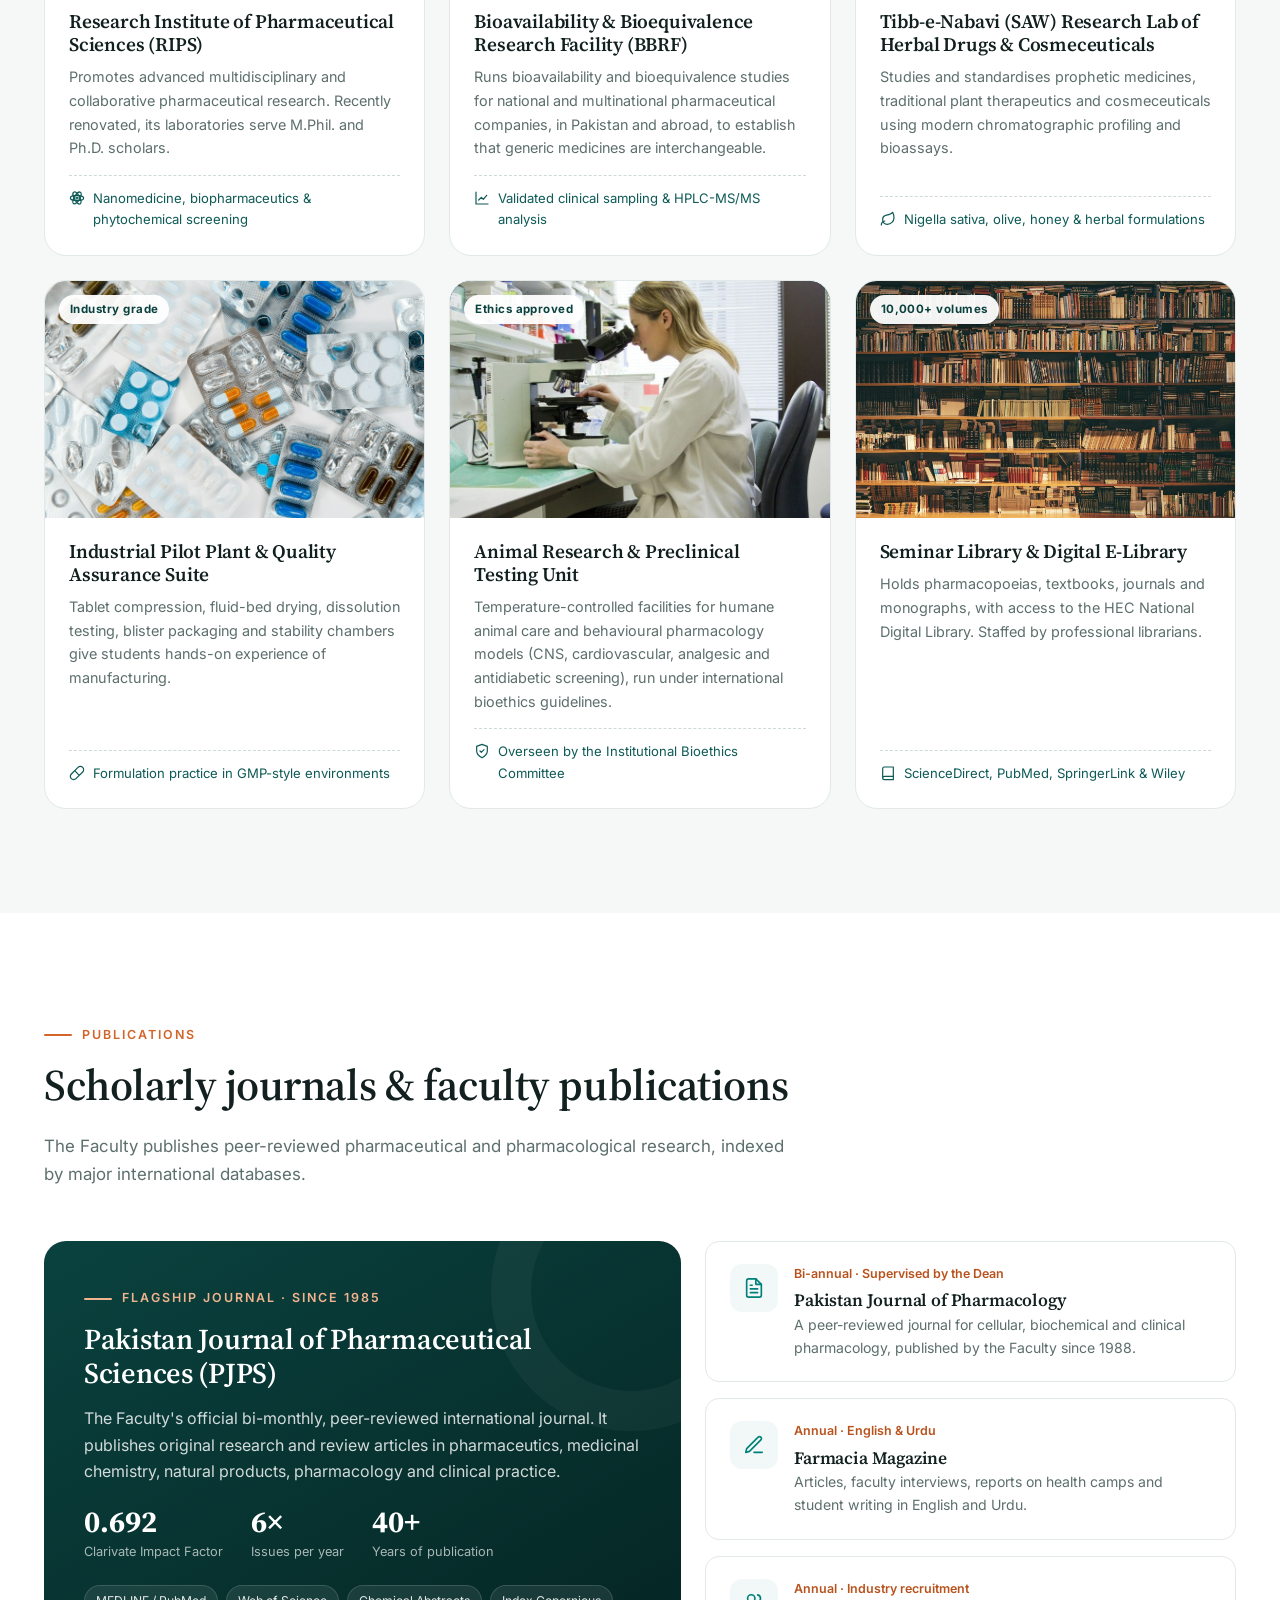
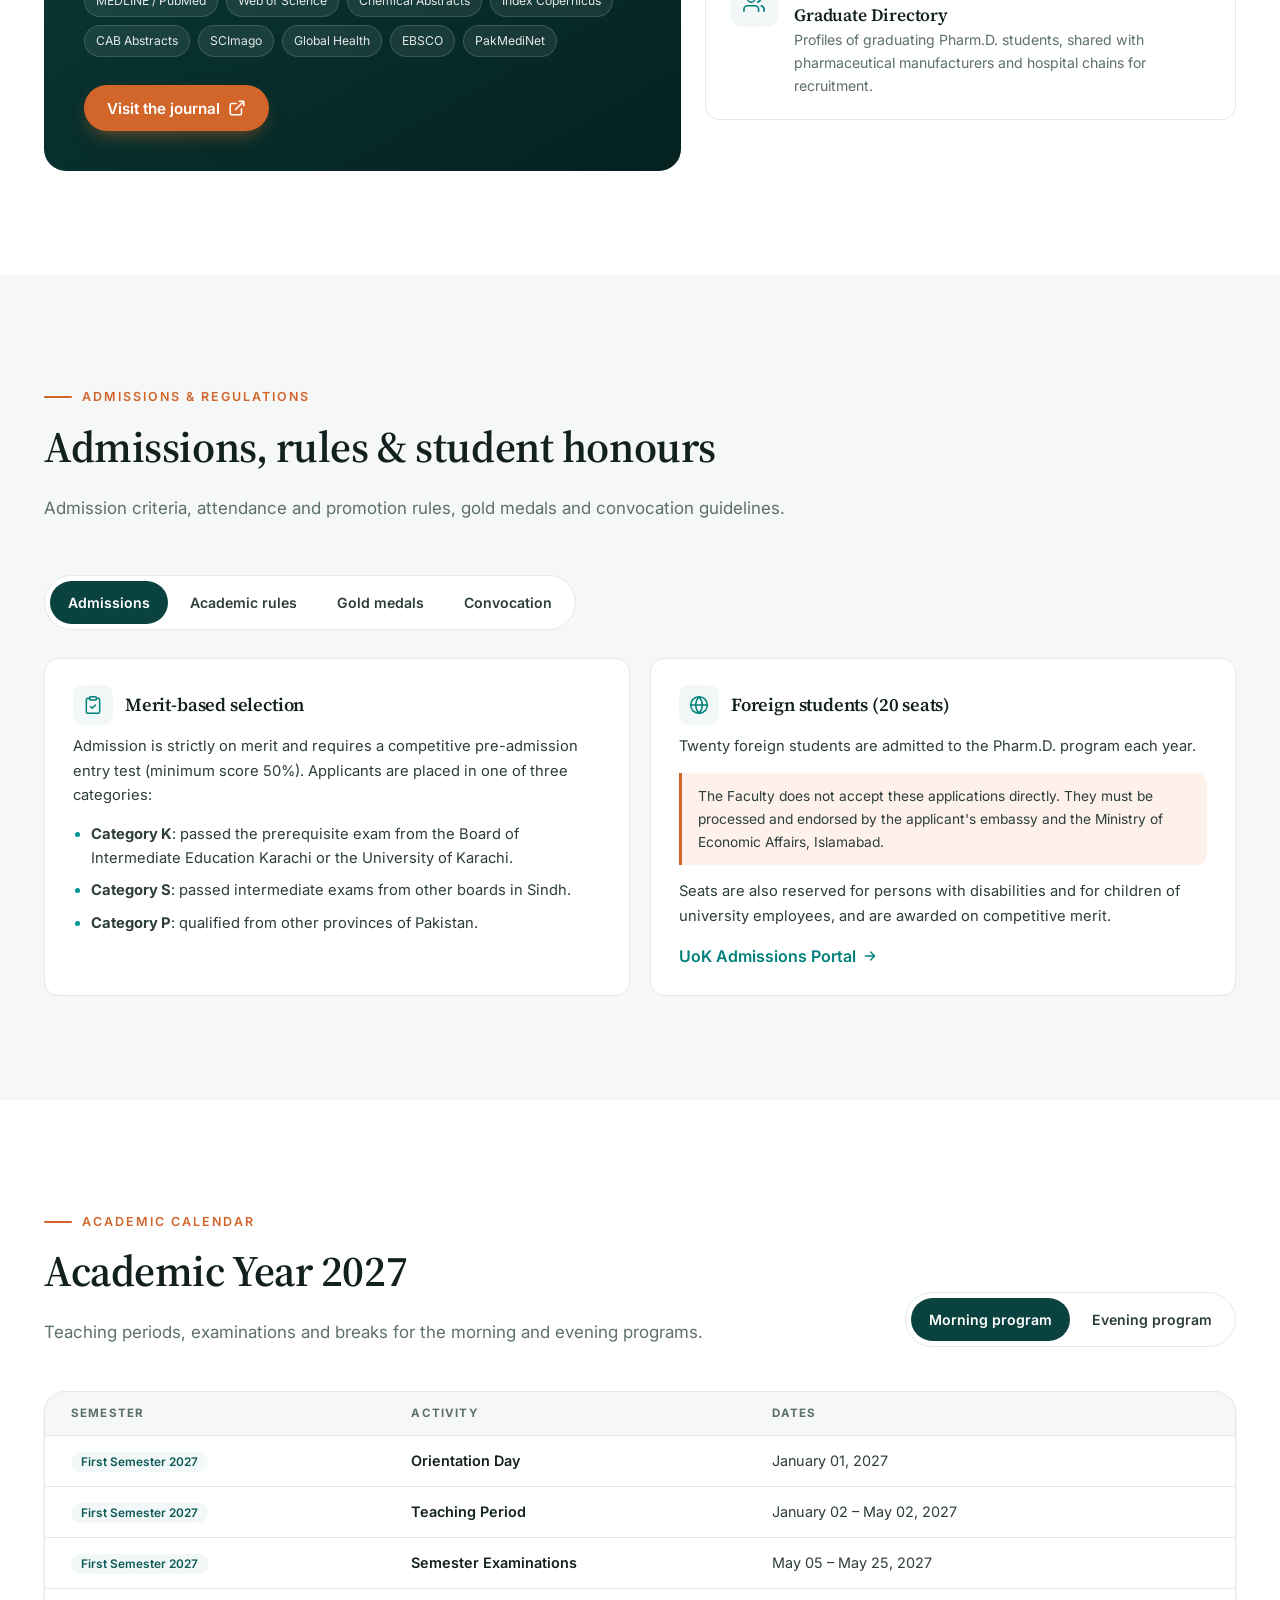
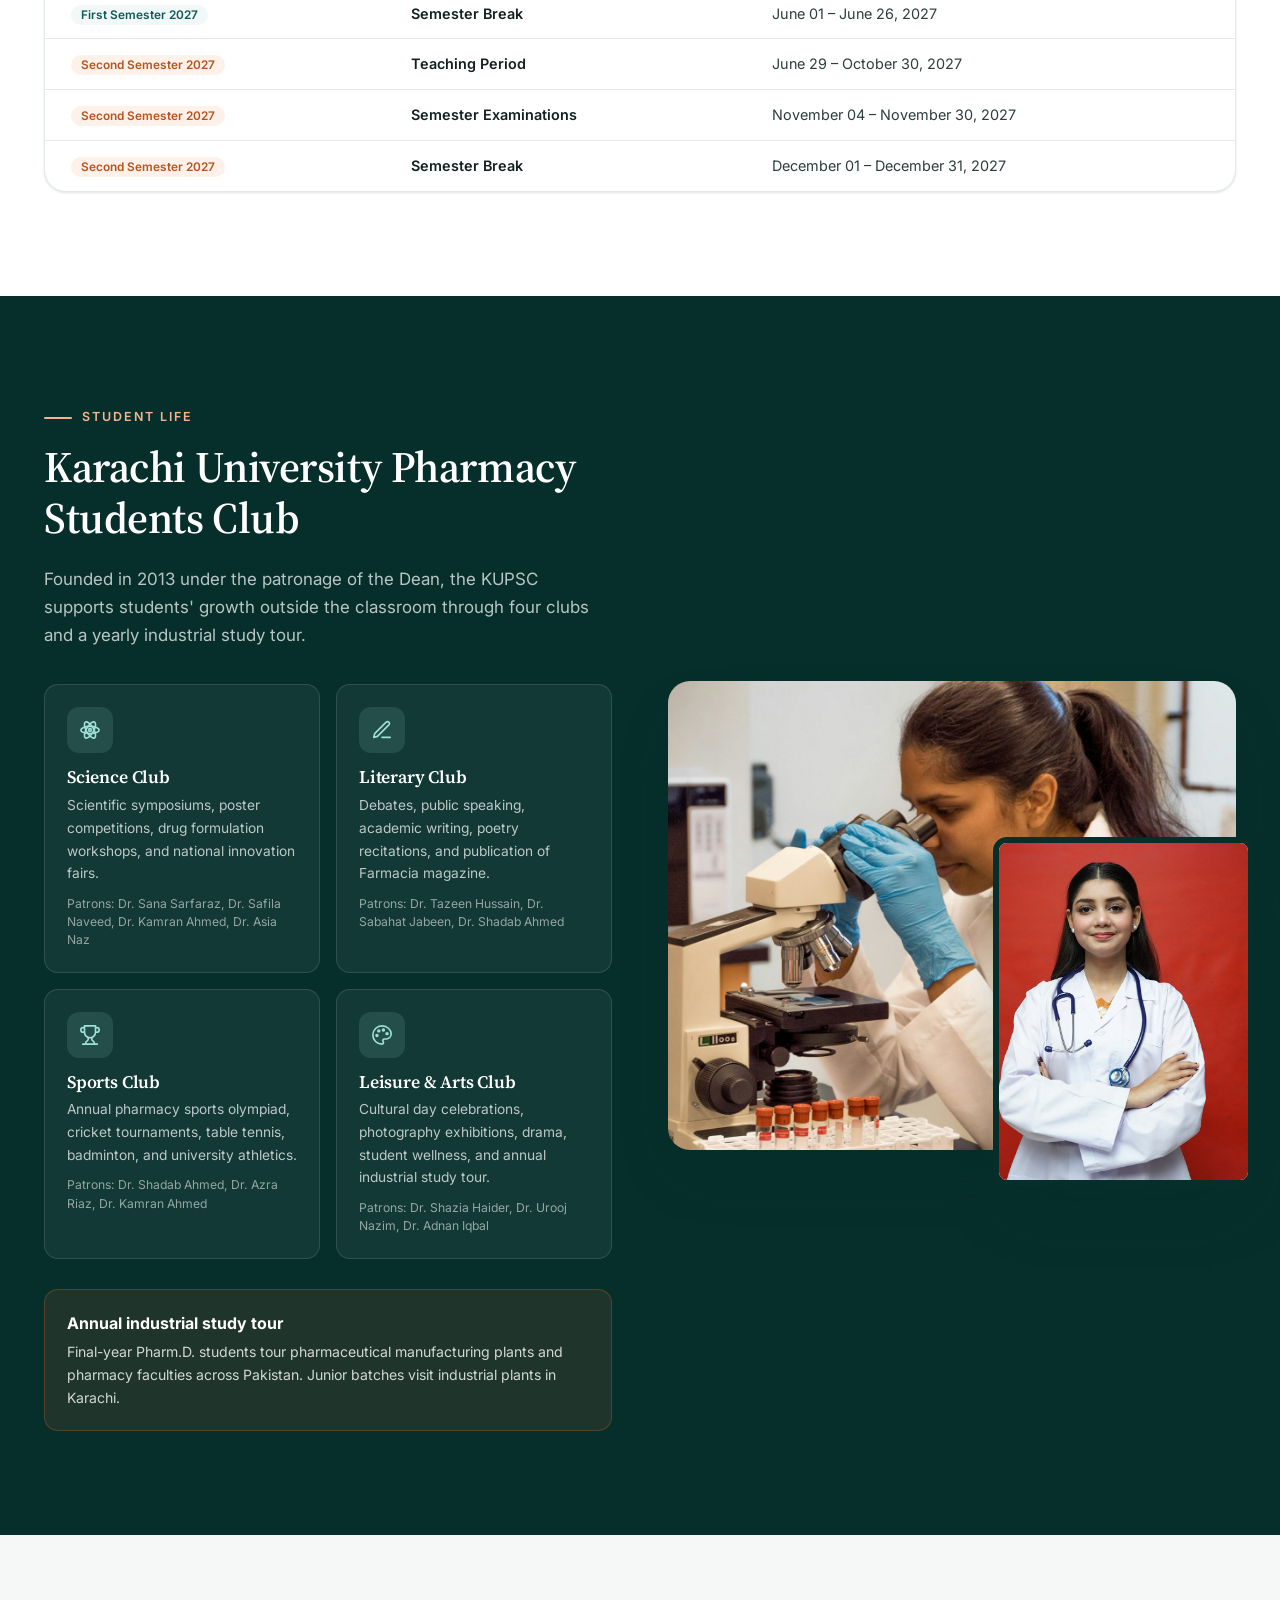
==== commit 03de8915: "Add student stock photos and Softsols credit in footer - Use Unsplash student photos in About, Stude" ====
--- a/index.html
+++ b/index.html
@@ -16,7 +16,7 @@
   <link rel="preconnect" href="https://fonts.googleapis.com">
   <link rel="preconnect" href="https://fonts.gstatic.com" crossorigin>
   <link href="https://fonts.googleapis.com/css2?family=Inter:wght@400;500;600;700&family=Source+Serif+4:ital,opsz,wght@0,8..60,500;0,8..60,600;0,8..60,700;1,8..60,500&display=swap" rel="stylesheet">
-  <link rel="preload" as="image" href="assets/img/stock/hero-lab.jpg">
+  <link rel="preload" as="image" href="assets/img/campus/home-1.jpg">
   <link rel="stylesheet" href="styles.css">
 </head>
 <body>
@@ -236,7 +236,7 @@
         <div class="about-media reveal">
           <figure class="am-main"><img src="assets/img/campus/pharmacy-building.jpg" alt="Faculty of Pharmacy building with its landscaped lawn" loading="lazy" width="518" height="854"></figure>
           <figure class="am-a"><img src="assets/img/campus/uok-gate.jpg" alt="Main gate of the University of Karachi" loading="lazy" width="1600" height="993"></figure>
-          <figure class="am-b"><img src="assets/img/stock/lecture.jpg" alt="Students in a lecture" loading="lazy" width="1600" height="1067"></figure>
+          <figure class="am-b"><img src="assets/img/stock/students-exam.jpg" alt="Students in white coats sitting an examination" loading="lazy" width="1600" height="900"></figure>
           <div class="about-tag"><strong>60+</strong><span>years of academic and research excellence</span></div>
         </div>
       </div>
@@ -562,8 +562,8 @@
           </div>
         </div>
         <div class="life-media reveal">
-          <div class="lm-main"><img src="assets/img/stock/rips.jpg" alt="Pharmacy students working in the laboratory" loading="lazy" width="1600" height="1067"></div>
-          <div class="lm-float"><img src="assets/img/campus/student-pharmacist.jpg" alt="Pharmacy student in a lab coat" loading="lazy" width="178" height="266"></div>
+          <div class="lm-main"><img src="assets/img/stock/student-microscope.jpg" alt="Student in a lab coat working at a microscope" loading="lazy" width="1600" height="1068"></div>
+          <div class="lm-float"><img src="assets/img/stock/student-coat.jpg" alt="Student in a white coat with a stethoscope" loading="lazy" width="1600" height="1067"></div>
         </div>
       </div>
     </div>
@@ -574,8 +574,8 @@
     <div class="container">
       <div class="section-head reveal">
         <span class="eyebrow">Campus &amp; People</span>
-        <h2>Our campus and the team behind it</h2>
-        <p>The campus, and the administrative and technical staff who keep the Dean's office, library and laboratories running.</p>
+        <h2>Our campus, students and team</h2>
+        <p>The campus, student life, and the administrative and technical staff who keep the Dean's office, library and laboratories running.</p>
       </div>
       <div class="gallery" id="gallery-grid">
         <button class="g-item g-tall reveal" data-full="assets/img/campus/pharmacy-building.jpg"><img src="assets/img/campus/pharmacy-building.jpg" alt="Faculty of Pharmacy building" loading="lazy"><figcaption><b>Faculty of Pharmacy</b>Main academic complex</figcaption></button>
@@ -586,7 +586,9 @@
         <button class="g-item reveal" data-full="assets/img/campus/staff-pharmaceutics.jpg"><img src="assets/img/campus/staff-pharmaceutics.jpg" alt="Pharmaceutics technical staff" loading="lazy"><figcaption><b>Pharmaceutics</b>Technical staff</figcaption></button>
         <button class="g-item reveal" data-full="assets/img/campus/staff-chemistry.jpg"><img src="assets/img/campus/staff-chemistry.jpg" alt="Pharmaceutical chemistry staff" loading="lazy"><figcaption><b>Pharmaceutical Chemistry</b>Technical staff</figcaption></button>
         <button class="g-item g-wide reveal" data-full="assets/img/campus/staff-pharmacology.jpg"><img src="assets/img/campus/staff-pharmacology.jpg" alt="Pharmacology laboratory staff" loading="lazy"><figcaption><b>Pharmacology</b>Laboratory &amp; animal house staff</figcaption></button>
-        <button class="g-item g-wide reveal" data-full="assets/img/stock/lecture.jpg"><img src="assets/img/stock/lecture.jpg" alt="Students attending a lecture" loading="lazy"><figcaption><b>Lecture halls</b>Teaching &amp; seminars</figcaption></button>
+        <button class="g-item g-wide reveal" data-full="assets/img/stock/students-study.jpg"><img src="assets/img/stock/students-study.jpg" alt="Students studying together" loading="lazy"><figcaption><b>Study groups</b>Learning together</figcaption></button>
+        <button class="g-item g-tall reveal" data-full="assets/img/stock/student-lab.jpg"><img src="assets/img/stock/student-lab.jpg" alt="Student in a lab coat examining a sample" loading="lazy"><figcaption><b>Practicals</b>Hands-on laboratory work</figcaption></button>
+        <button class="g-item g-tall reveal" data-full="assets/img/stock/student-graduate.jpg"><img src="assets/img/stock/student-graduate.jpg" alt="Graduate in cap and gown" loading="lazy"><figcaption><b>Convocation</b>Celebrating our graduates</figcaption></button>
         <button class="g-item g-wide reveal" data-full="assets/img/campus/staff-pharmacognosy.jpg"><img src="assets/img/campus/staff-pharmacognosy.jpg" alt="Pharmacognosy technical staff" loading="lazy"><figcaption><b>Pharmacognosy</b>Herbarium &amp; extraction staff</figcaption></button>
       </div>
     </div>
@@ -695,7 +697,7 @@
     </div>
     <div class="footer-bottom">
       <span>© <span id="year">2026</span> Faculty of Pharmacy and Pharmaceutical Sciences, University of Karachi.</span>
-      <span>University Road, Karachi-75270 · (+92-21) 99261300-7</span>
+      <span>Developed by <a href="https://softsols.pk/" target="_blank" rel="noopener">Softsols Pakistan</a></span>
     </div>
   </div>
 </footer>
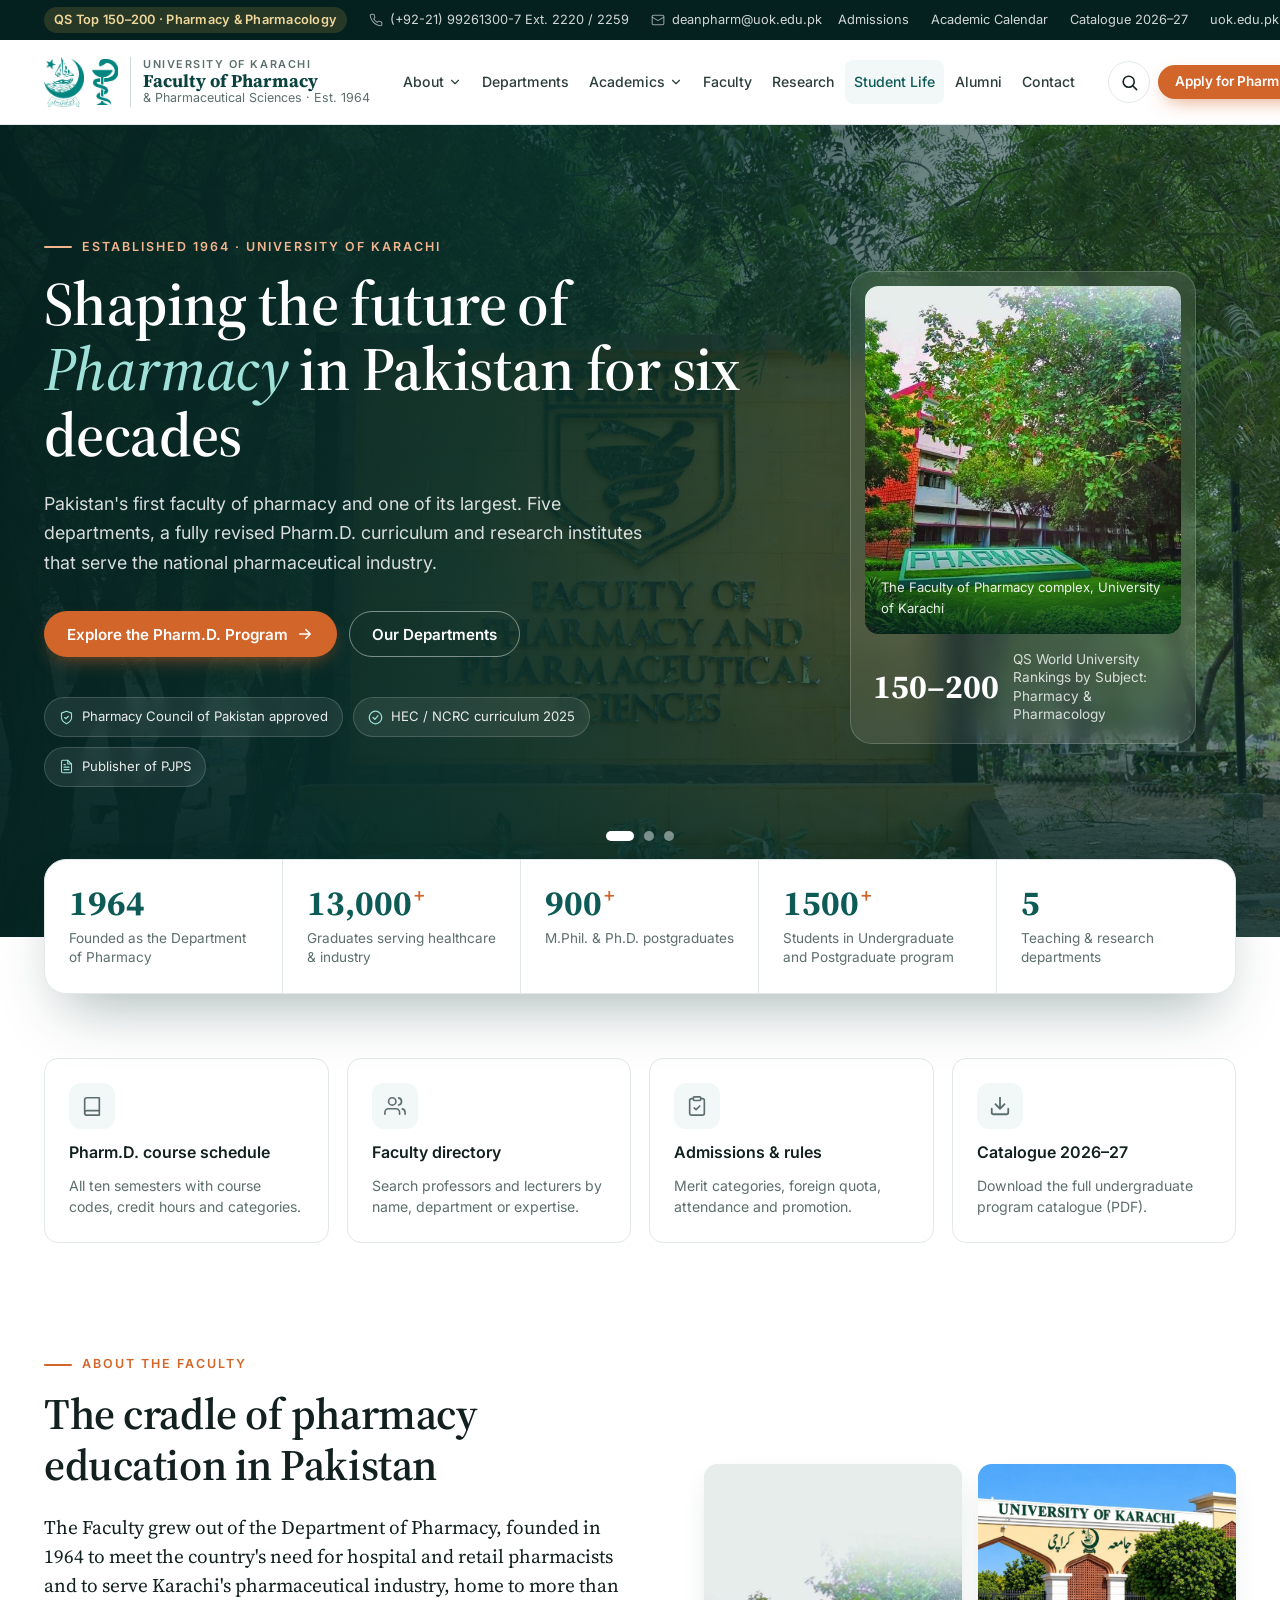
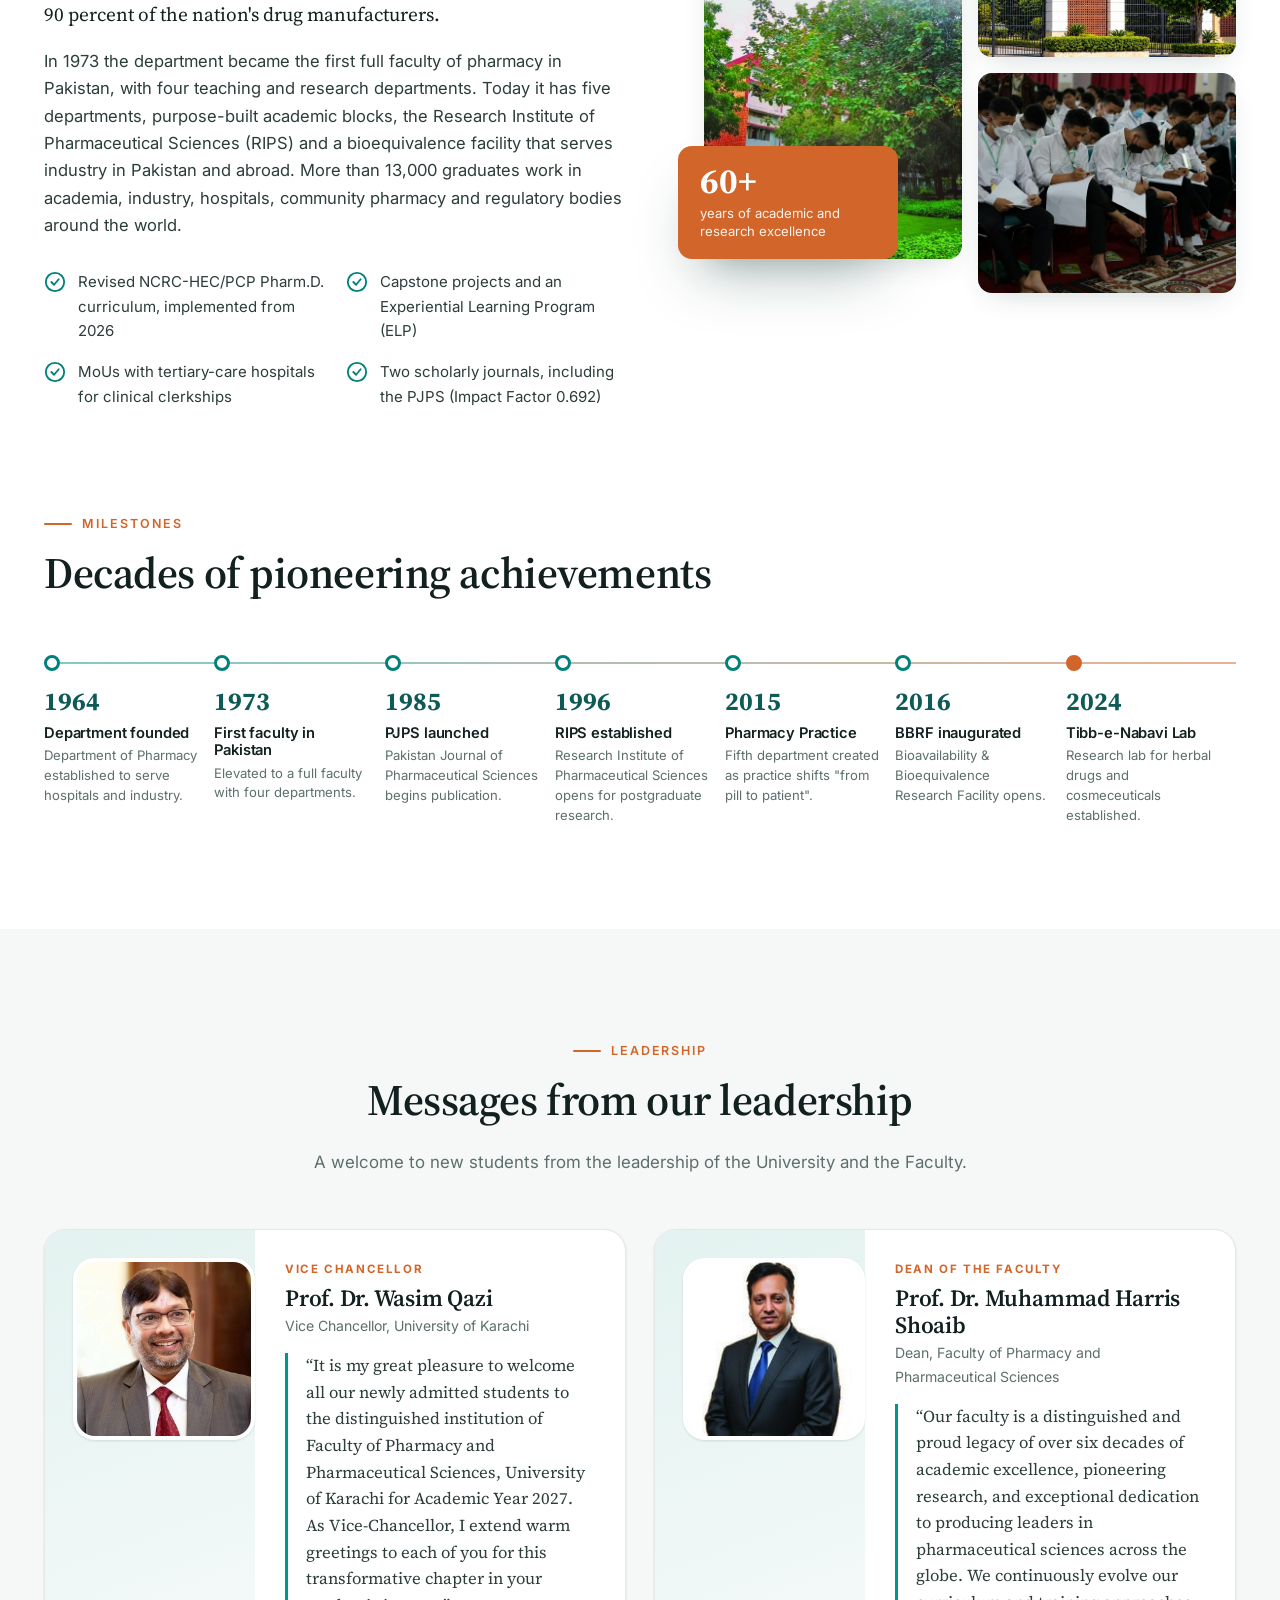
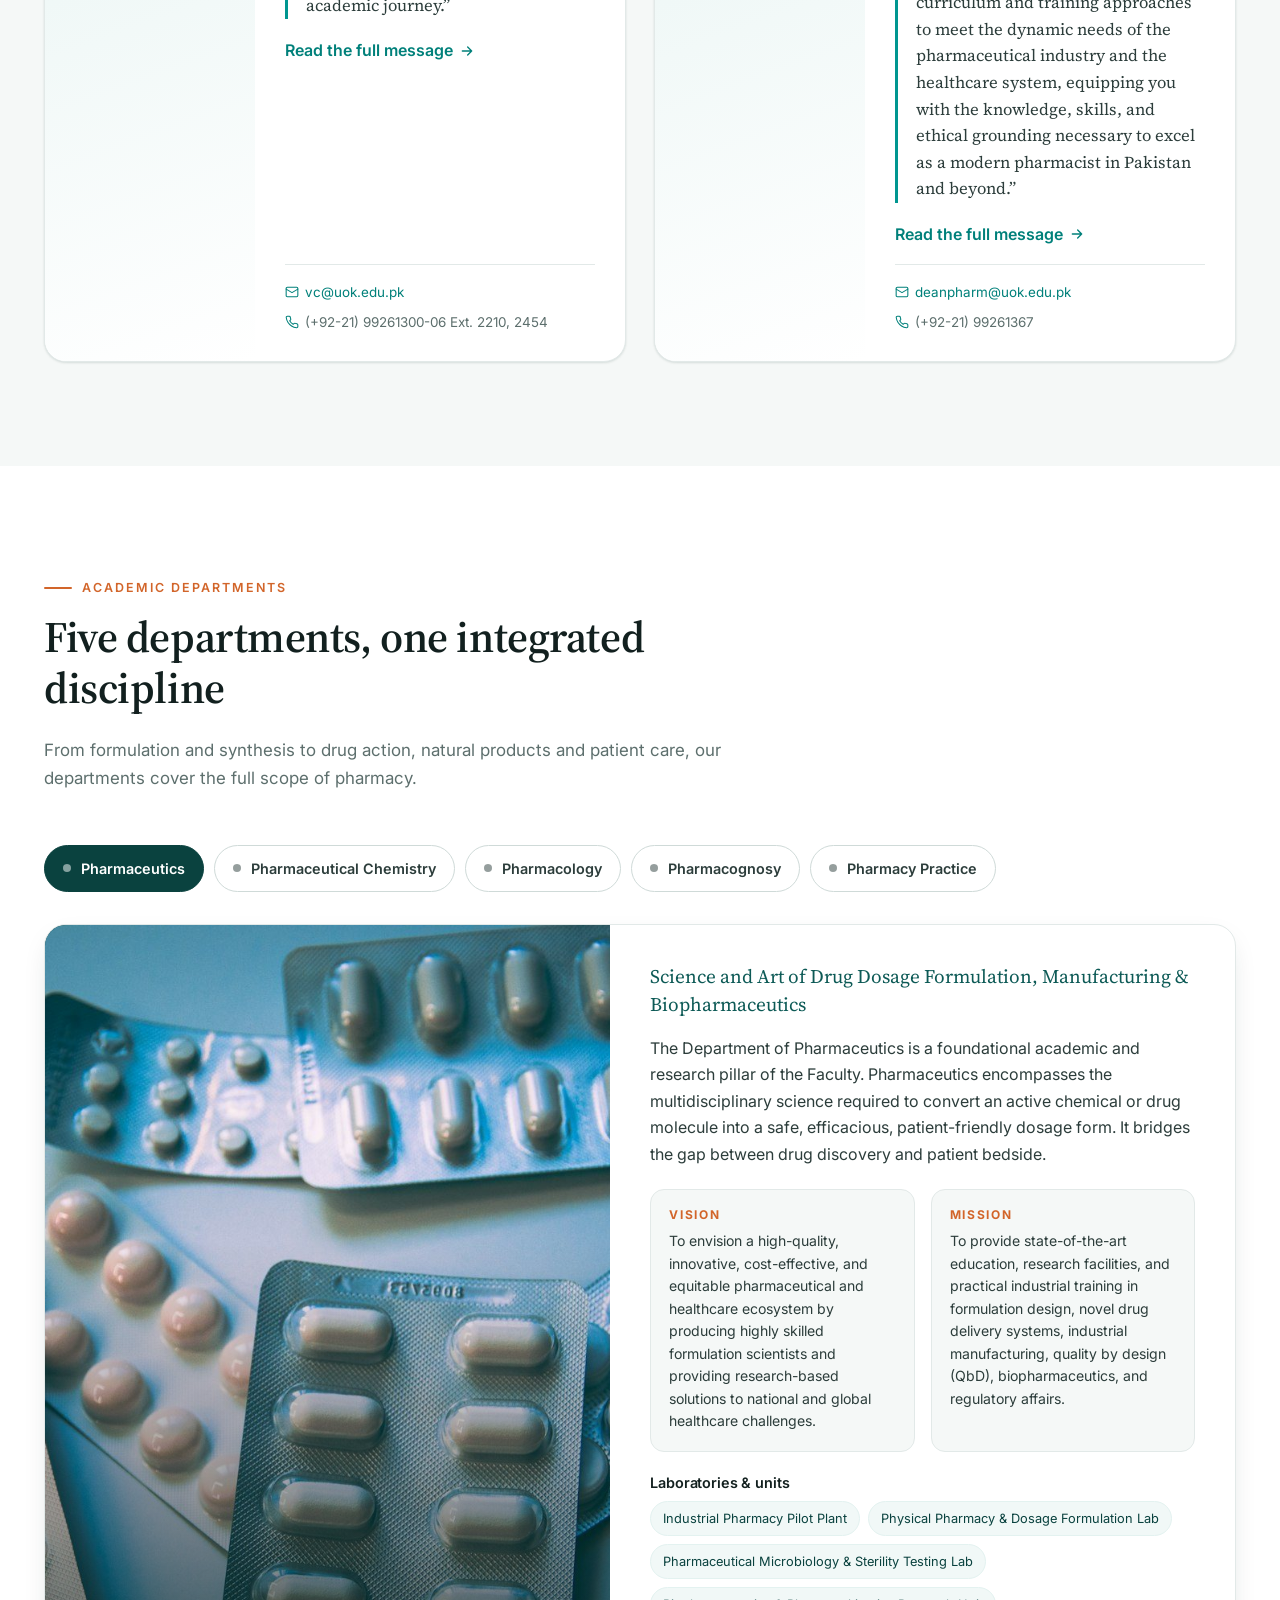
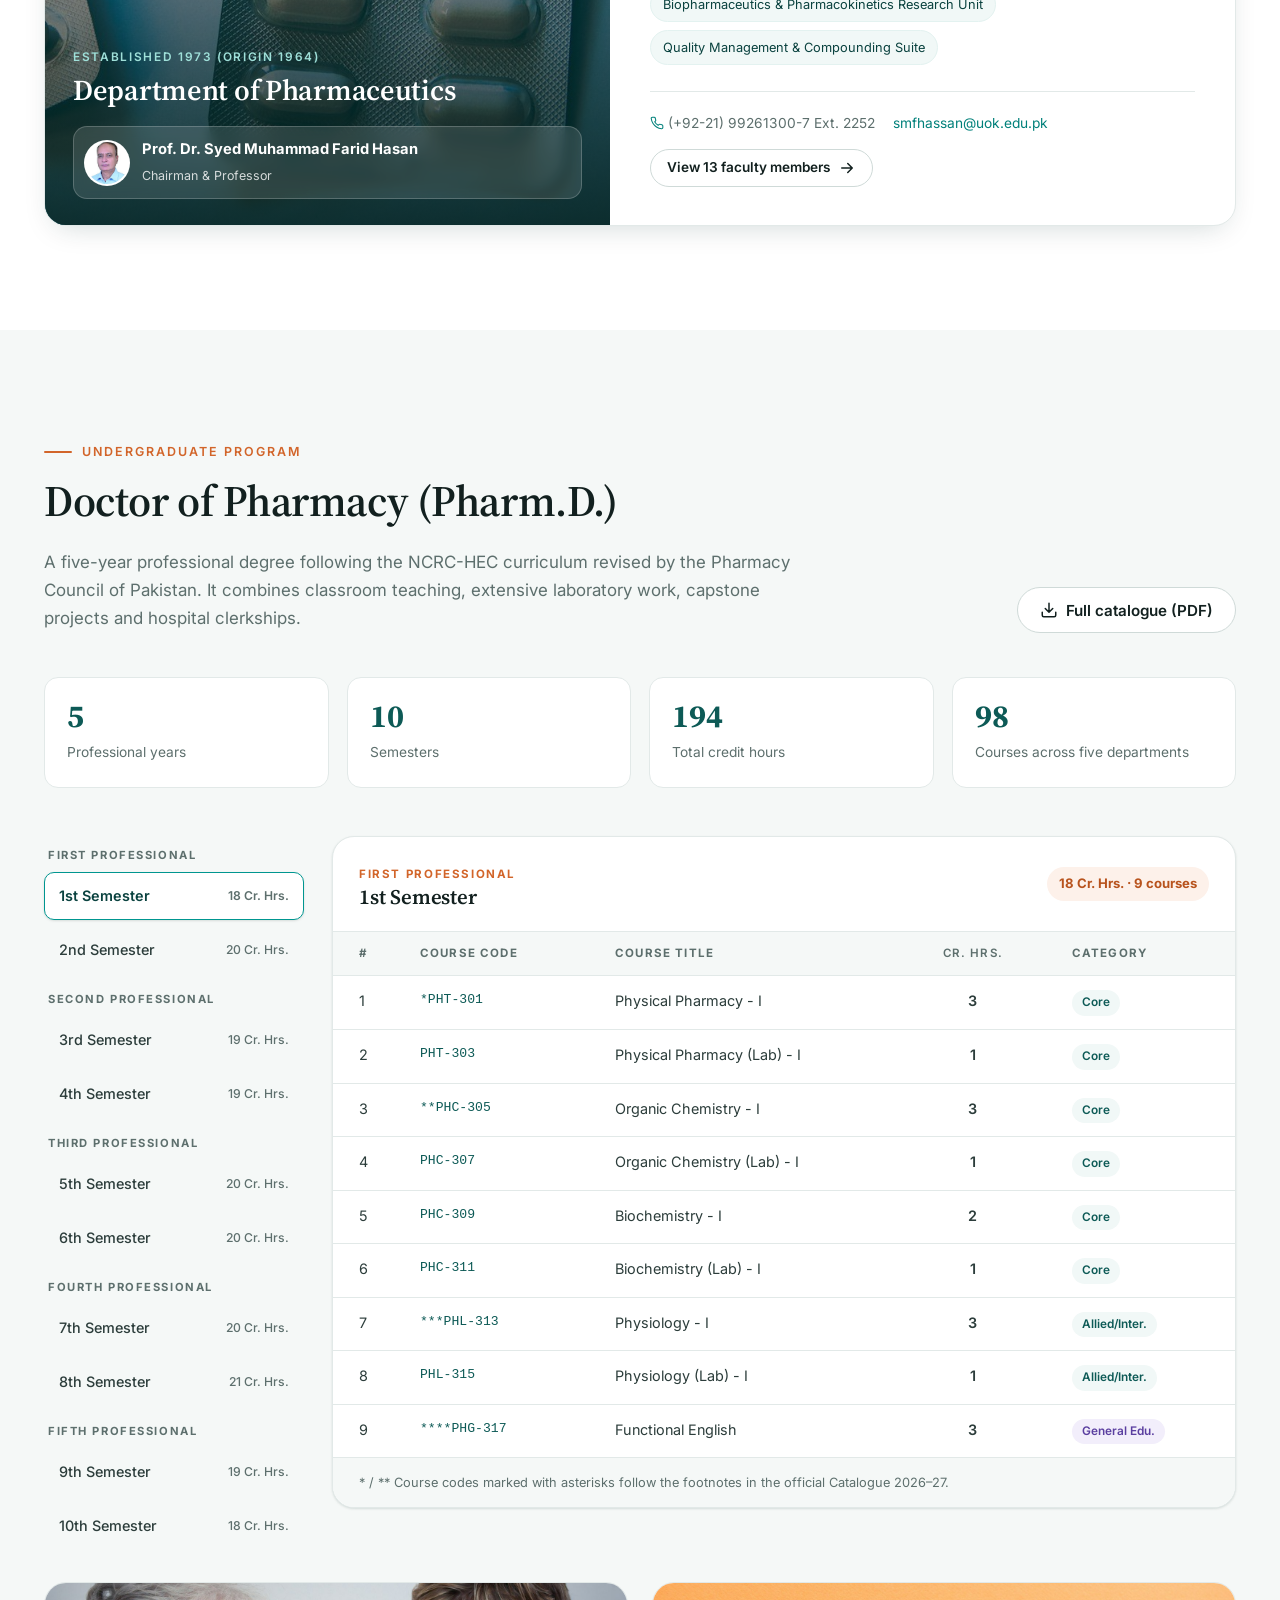
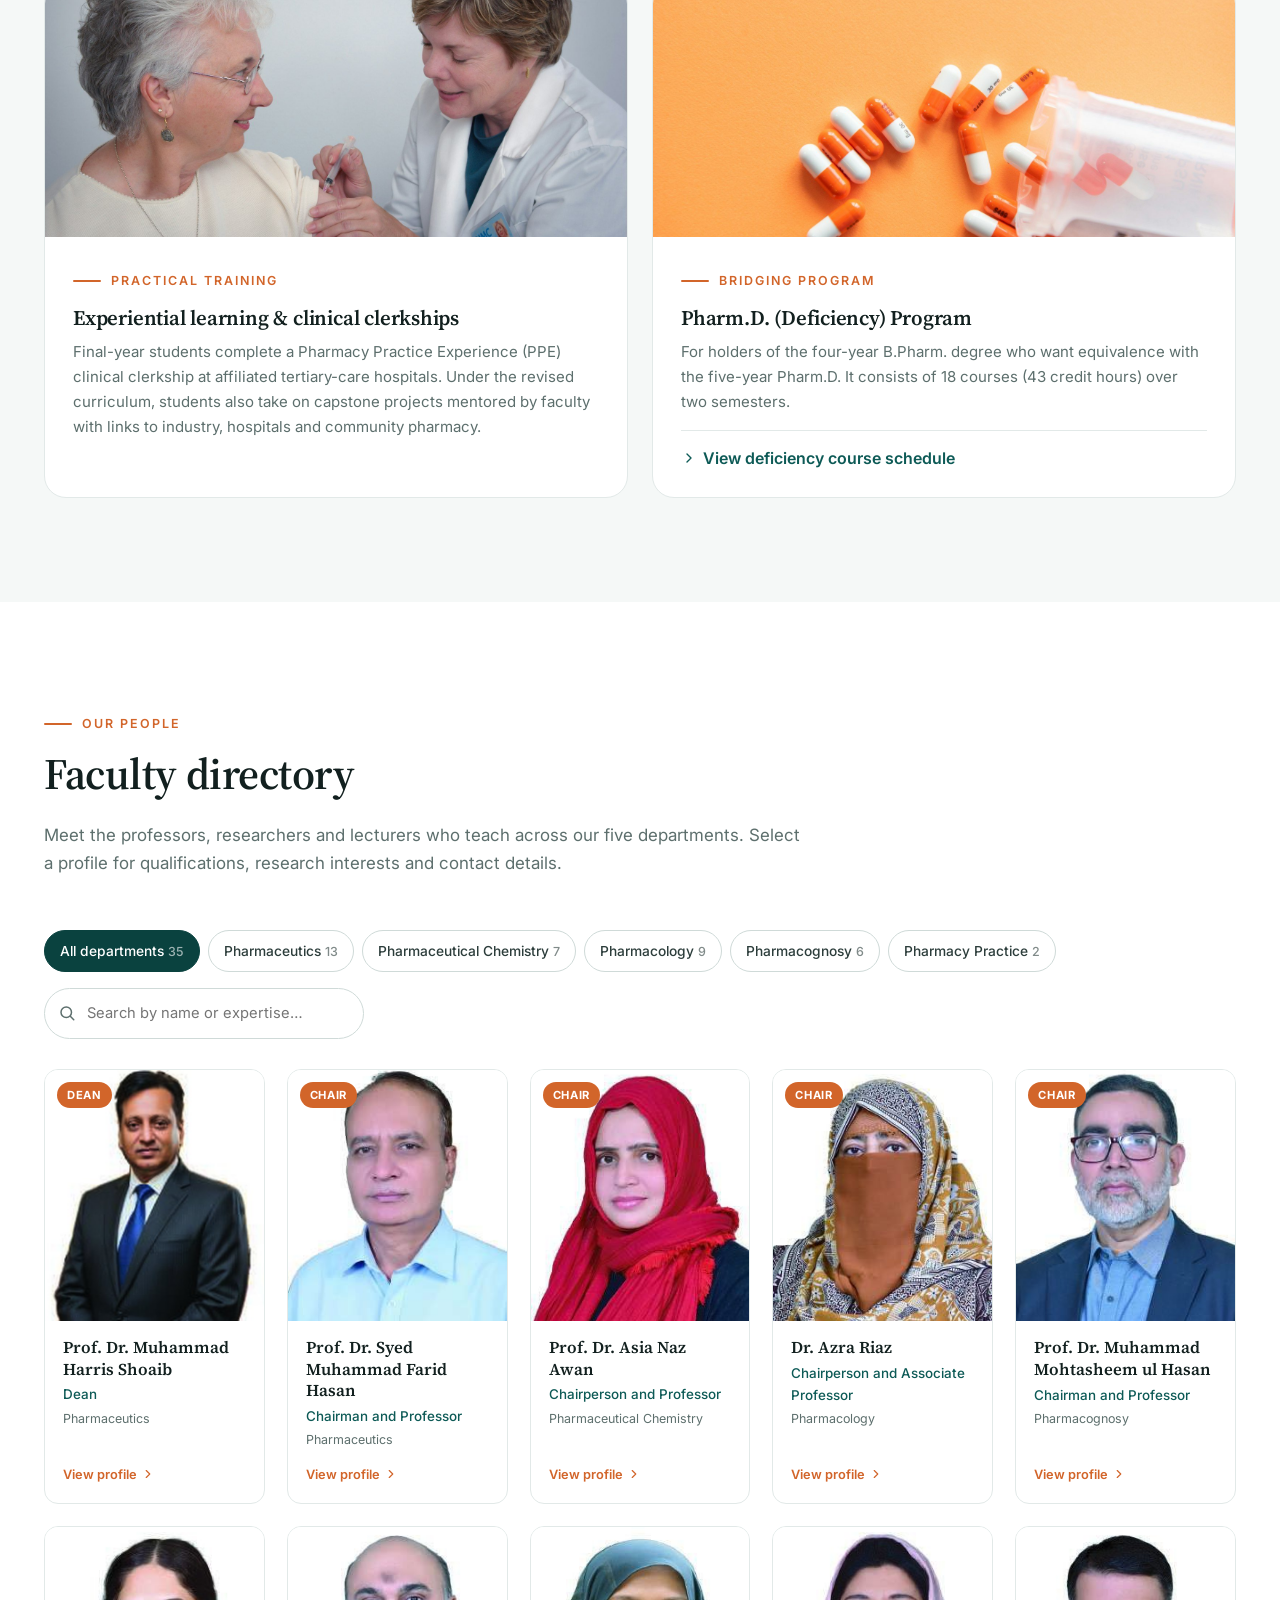
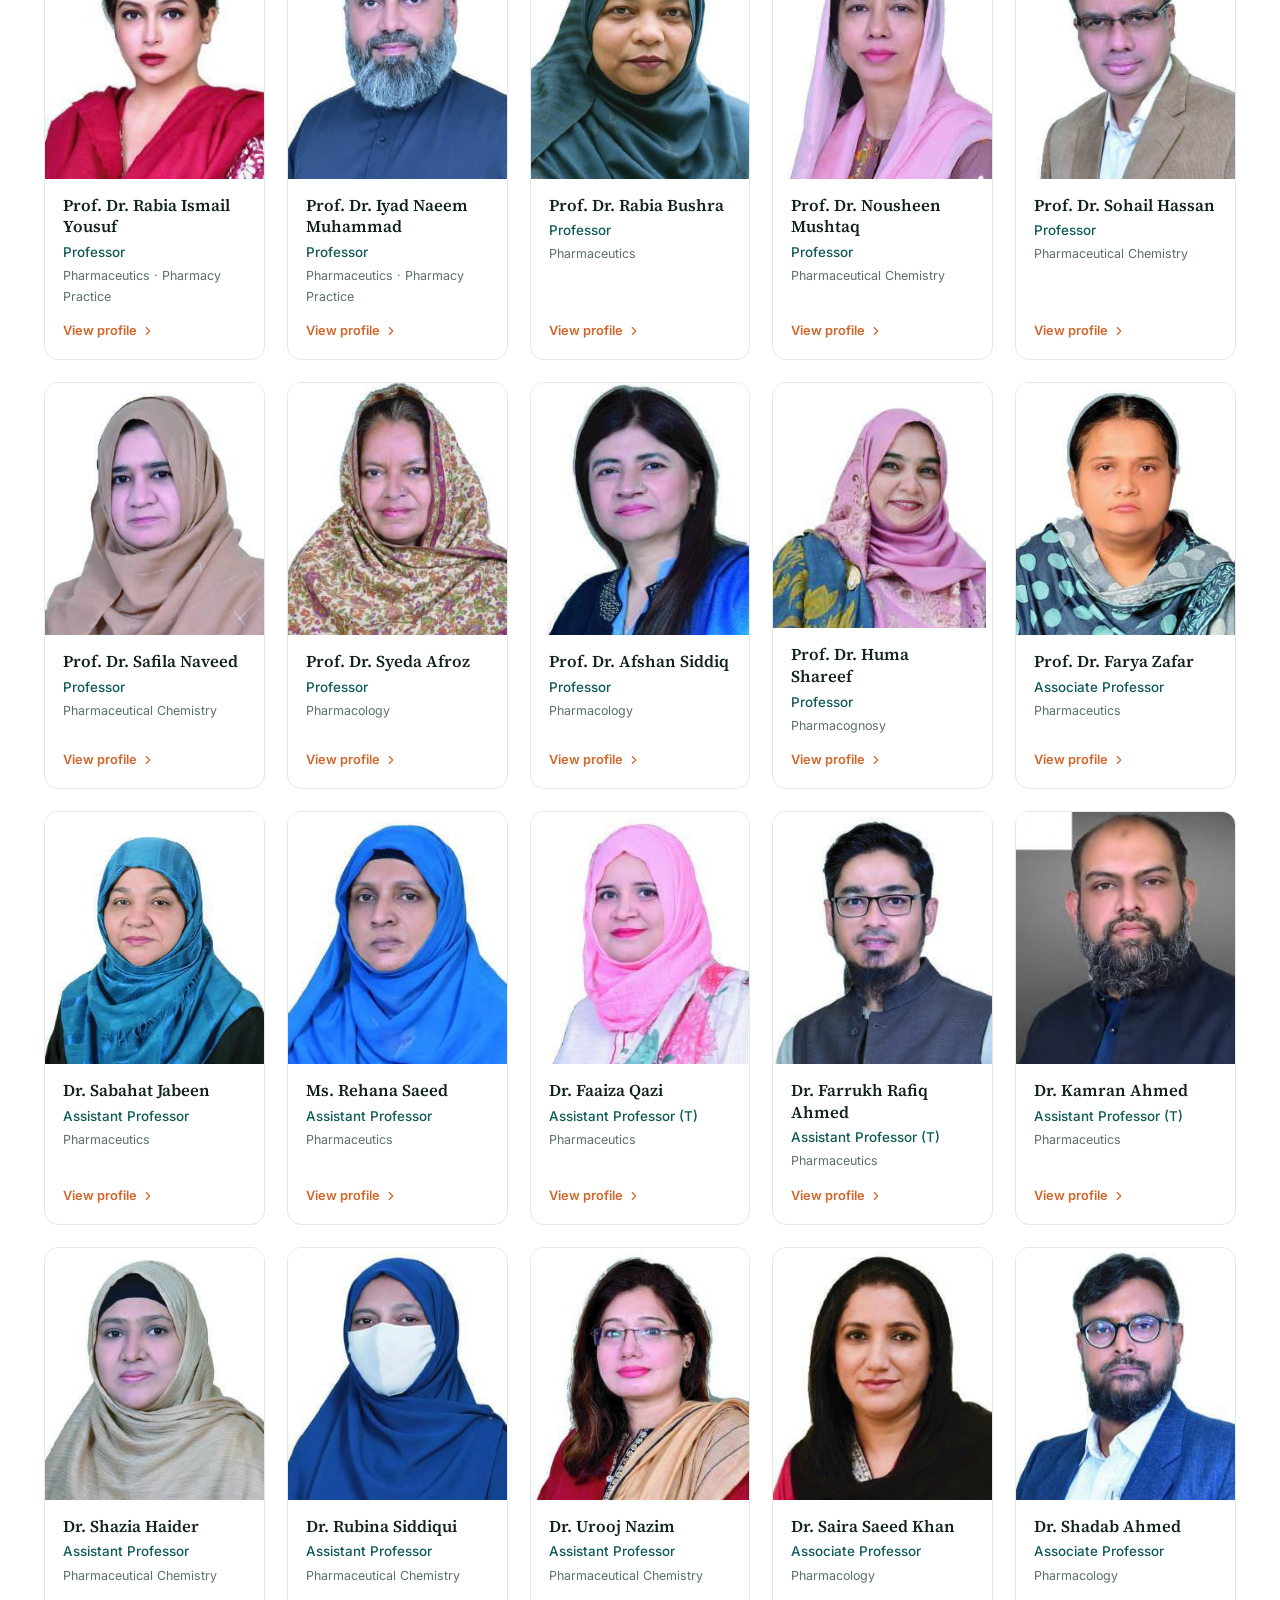
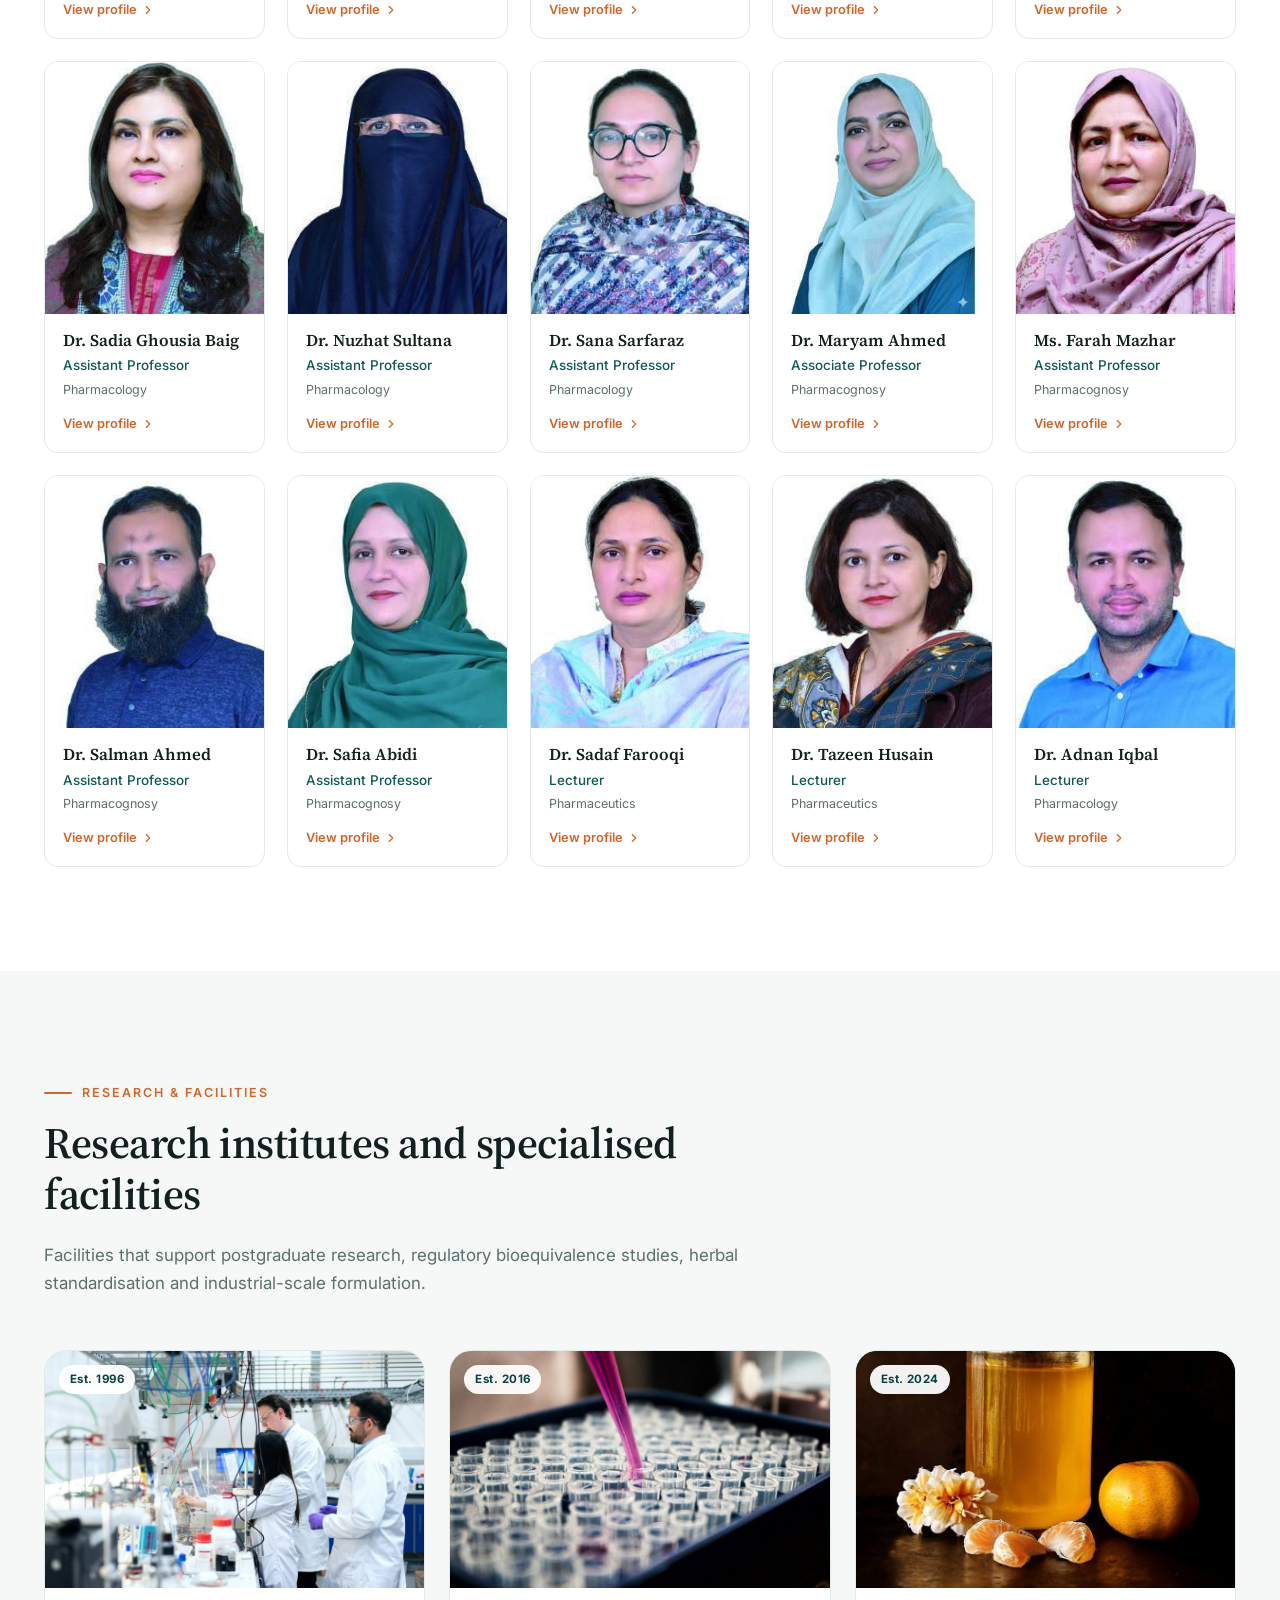
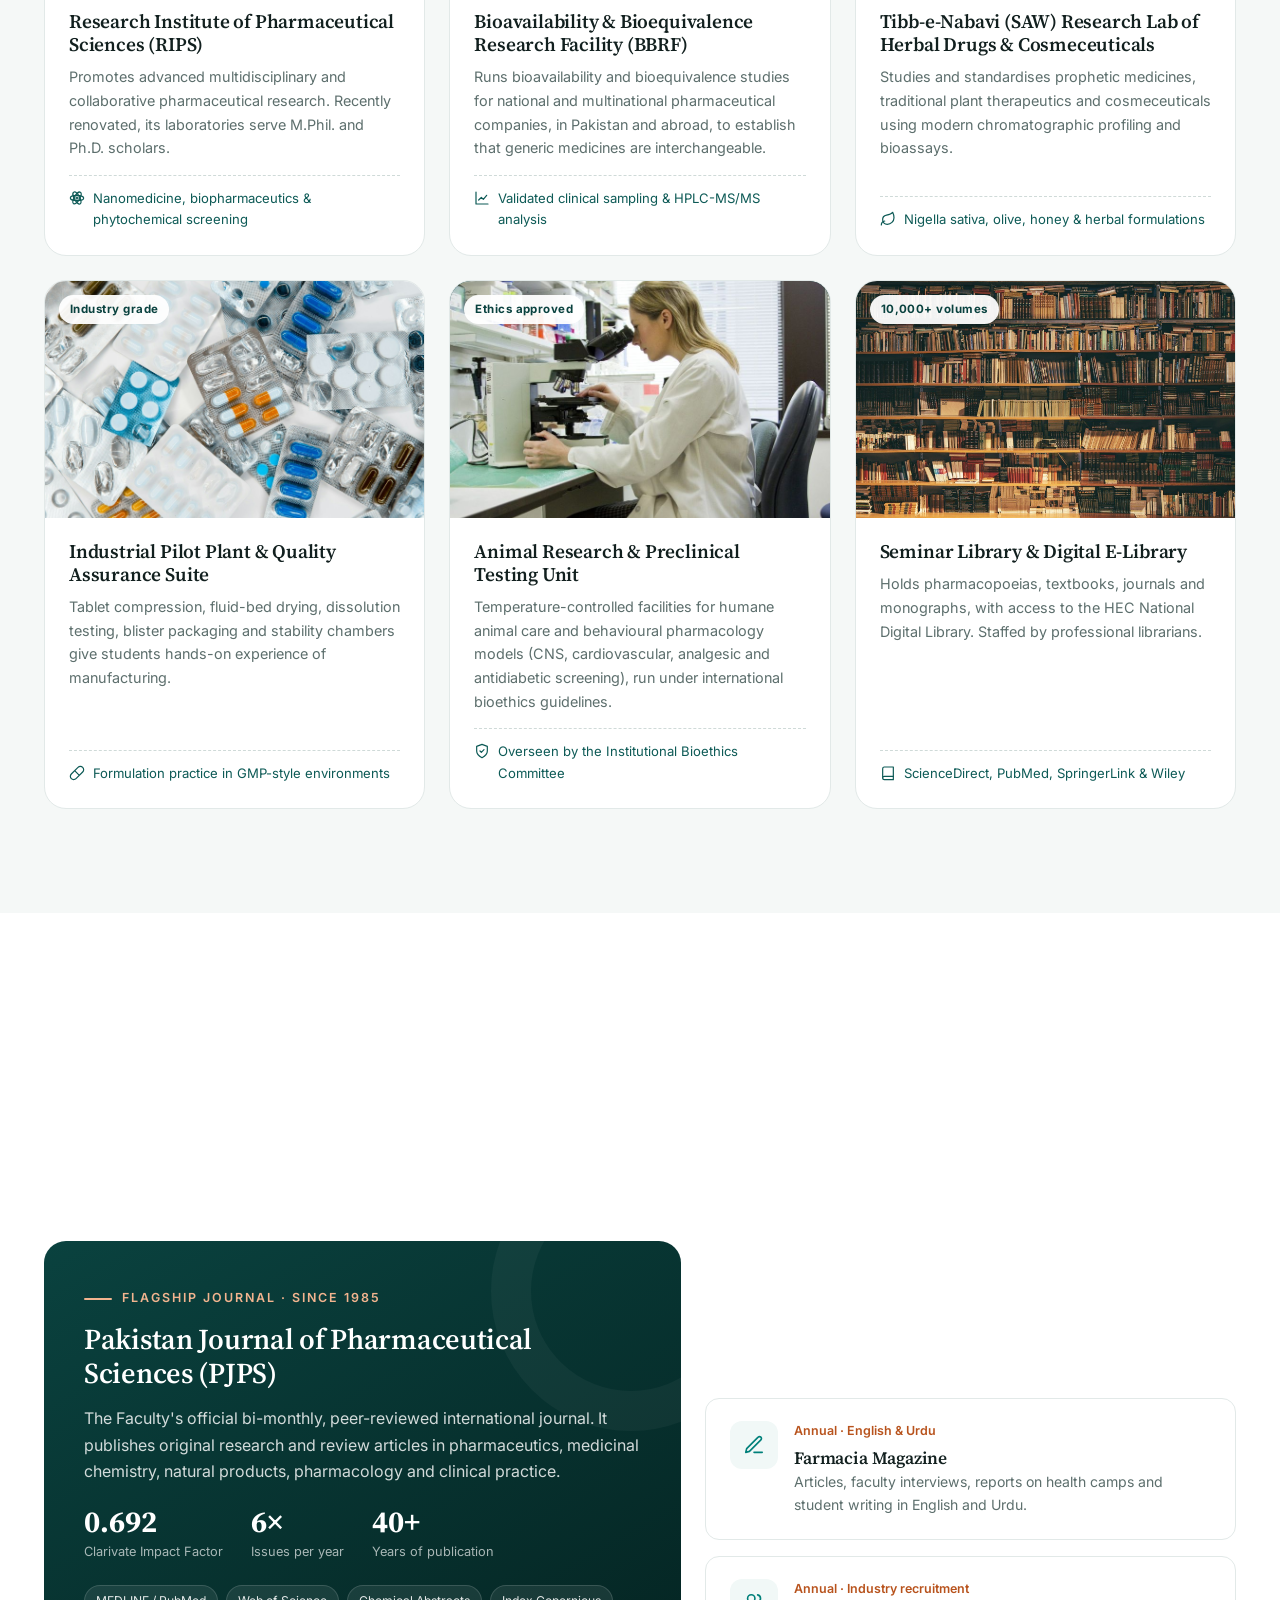
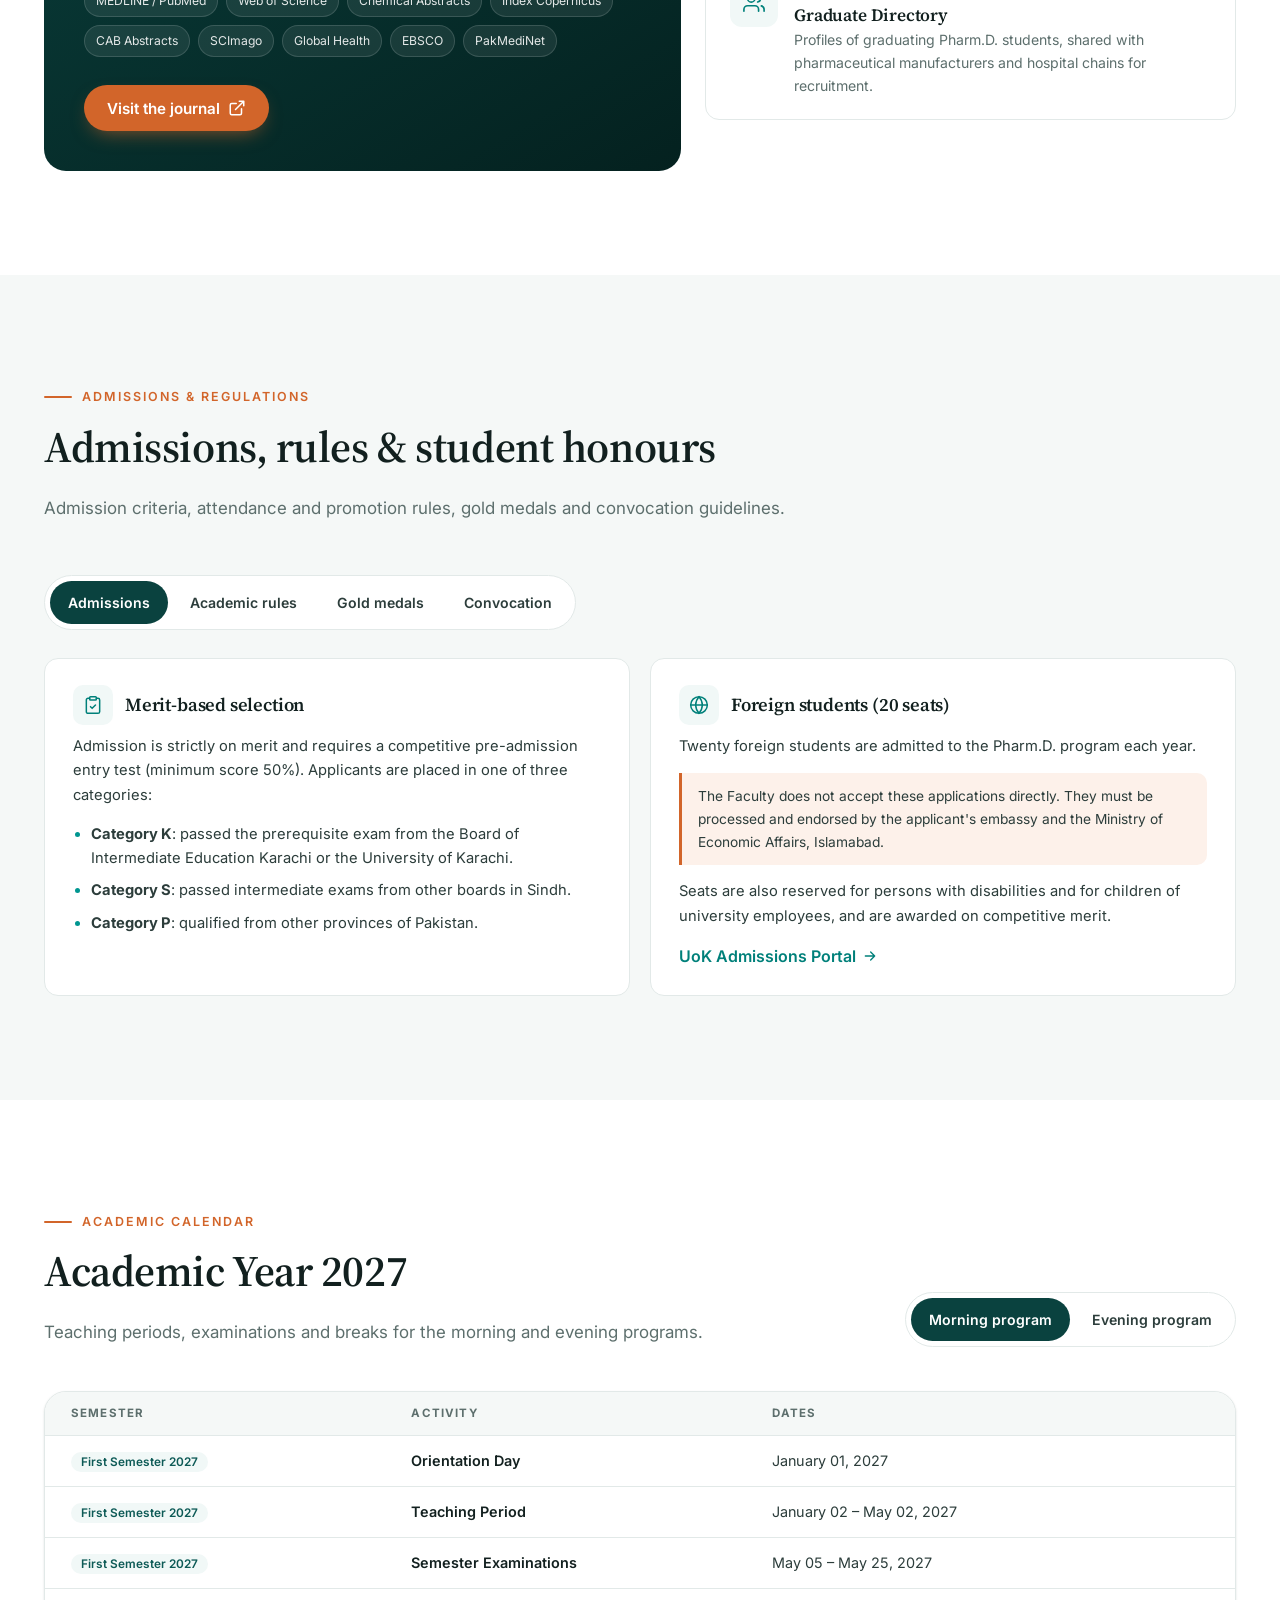
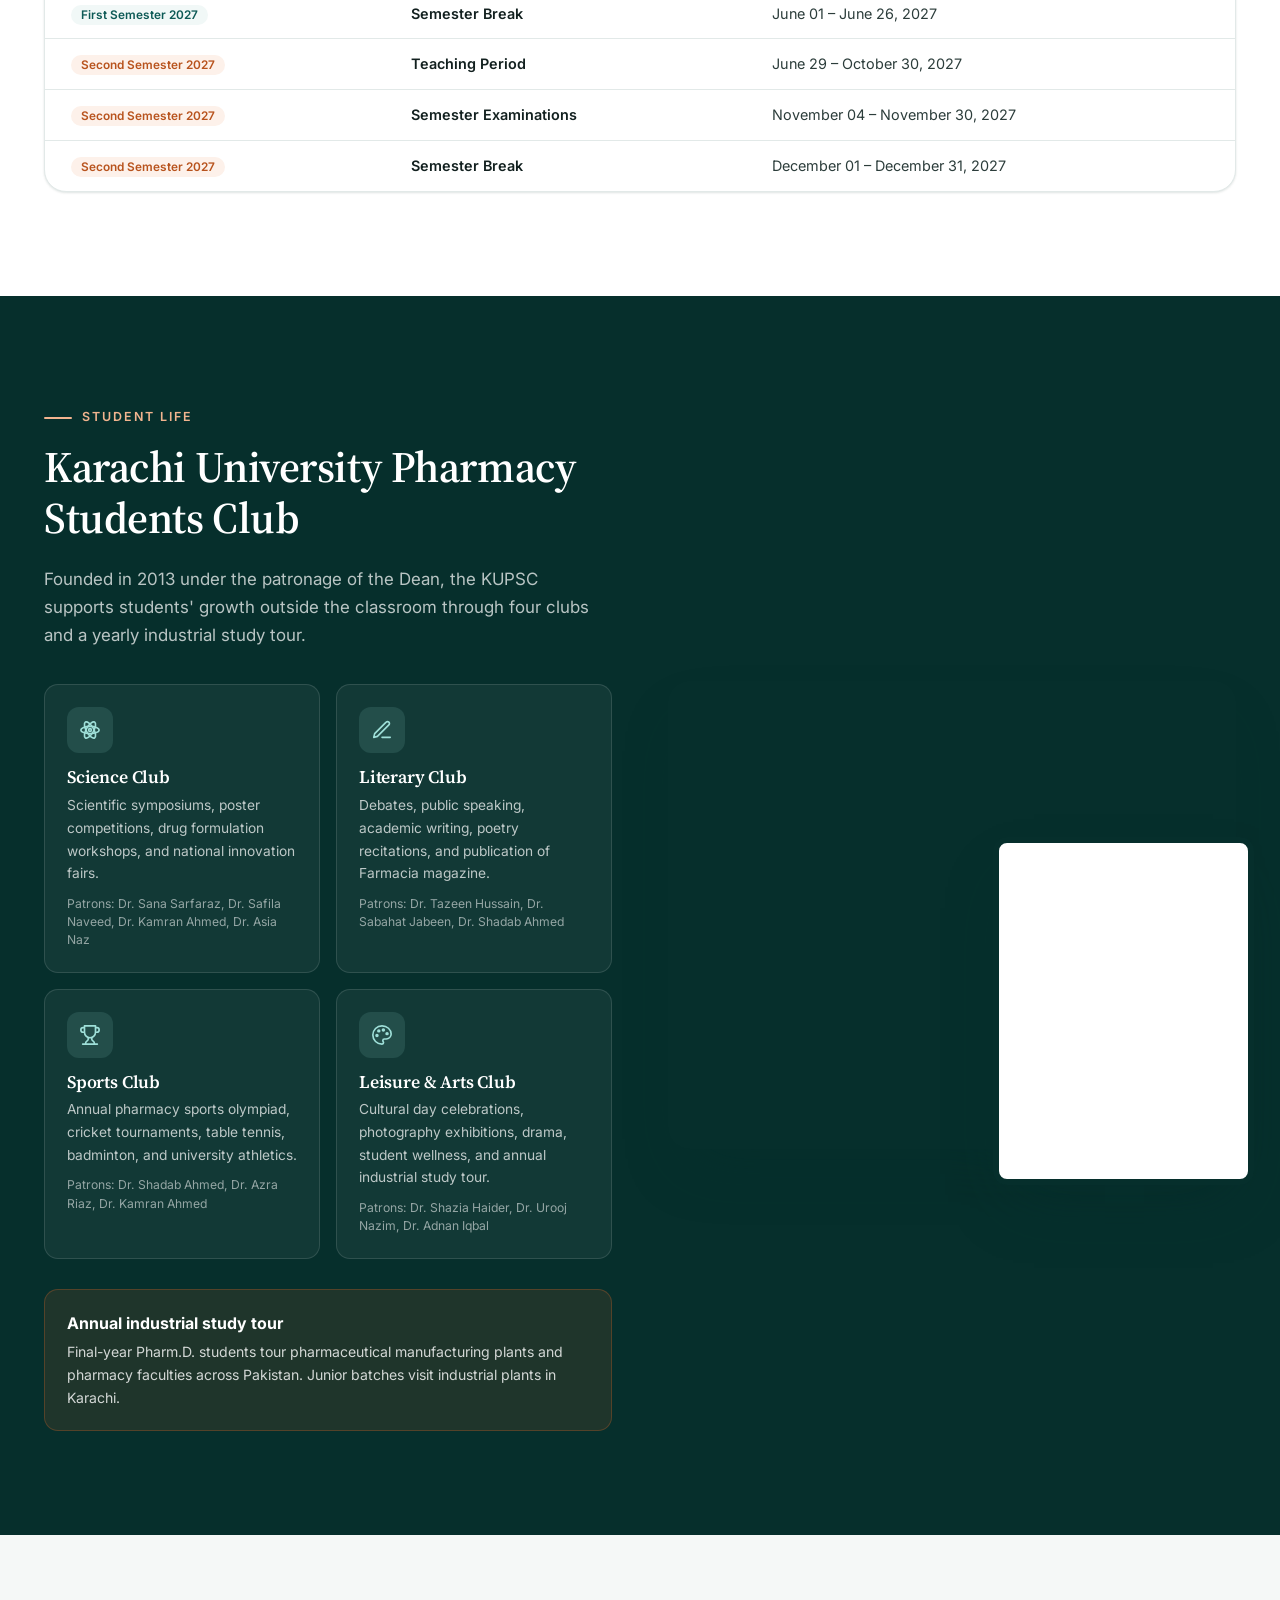
==== commit f890cc02: "Add alumni page, email delivery for forms, and content updates - New alumni.html page with alumni re" ====
--- a/index.html
+++ b/index.html
@@ -104,7 +104,7 @@
         <div class="nav-panel">
           <a href="#about"><b>History &amp; Heritage</b><small>Pakistan's first faculty of pharmacy, since 1964</small></a>
           <a href="#leadership"><b>Leadership</b><small>Messages from the Vice Chancellor &amp; Dean</small></a>
-          <a href="#milestones"><b>Milestones</b><small>Six decades of firsts</small></a>
+          <a href="#milestones"><b>Milestones</b><small>Decades of pioneering achievements</small></a>
           <a href="#gallery"><b>Campus &amp; People</b><small>Facilities and our technical staff</small></a>
         </div>
       </div>
@@ -120,6 +120,7 @@
       <a href="#faculty">Faculty</a>
       <a href="#research">Research</a>
       <a href="#student-life">Student Life</a>
+      <a href="alumni.html">Alumni</a>
       <a href="#contact">Contact</a>
     </nav>
 
@@ -150,6 +151,7 @@
     <a href="#calendar">Academic Calendar</a>
     <a href="#student-life">Student Life</a>
     <a href="#gallery">Gallery</a>
+    <a href="alumni.html">Alumni</a>
     <a href="#contact">Contact</a>
   </nav>
   <div class="drawer-foot">
@@ -202,7 +204,7 @@
       <div class="stat" role="listitem"><div class="stat-num" data-count="1964" data-plain>1964</div><div class="stat-label">Founded as the Department of Pharmacy</div></div>
       <div class="stat" role="listitem"><div class="stat-num"><span data-count="13000">13,000</span><sup>+</sup></div><div class="stat-label">Graduates serving healthcare &amp; industry</div></div>
       <div class="stat" role="listitem"><div class="stat-num"><span data-count="900">900</span><sup>+</sup></div><div class="stat-label">M.Phil. &amp; Ph.D. postgraduates</div></div>
-      <div class="stat" role="listitem"><div class="stat-num"><span data-count="2000">2,000</span><sup>+</sup></div><div class="stat-label">Students in morning &amp; evening programs</div></div>
+      <div class="stat" role="listitem"><div class="stat-num"><span data-count="1500" data-plain>1500</span><sup>+</sup></div><div class="stat-label">Students in Undergraduate and Postgraduate program</div></div>
       <div class="stat" role="listitem"><div class="stat-num"><span data-count="5">5</span></div><div class="stat-label">Teaching &amp; research departments</div></div>
     </div>
   </div>
@@ -244,7 +246,7 @@
       <div class="timeline" id="milestones">
         <div class="section-head reveal">
           <span class="eyebrow">Milestones</span>
-          <h2>Six decades of firsts</h2>
+          <h2>Decades of pioneering achievements</h2>
         </div>
         <div class="timeline-track">
           <div class="tl-item reveal"><div class="tl-year">1964</div><h4>Department founded</h4><p>Department of Pharmacy established to serve hospitals and industry.</p></div>
@@ -562,8 +564,8 @@
           </div>
         </div>
         <div class="life-media reveal">
-          <div class="lm-main"><img src="assets/img/stock/student-microscope.jpg" alt="Student in a lab coat working at a microscope" loading="lazy" width="1600" height="1068"></div>
-          <div class="lm-float"><img src="assets/img/stock/student-coat.jpg" alt="Student in a white coat with a stethoscope" loading="lazy" width="1600" height="1067"></div>
+          <div class="lm-main"><img src="assets/img/students/club-1.jpg" onerror="this.onerror=null;this.src='assets/img/stock/student-microscope.jpg'" alt="Pharmacy students of the Karachi University Pharmacy Students Club" loading="lazy" width="1600" height="1068"></div>
+          <div class="lm-float"><img src="assets/img/students/club-2.jpg" onerror="this.onerror=null;this.src='assets/img/stock/student-coat.jpg'" alt="Pharmacy student at a KUPSC activity" loading="lazy" width="1600" height="1067"></div>
         </div>
       </div>
     </div>
@@ -586,9 +588,9 @@
         <button class="g-item reveal" data-full="assets/img/campus/staff-pharmaceutics.jpg"><img src="assets/img/campus/staff-pharmaceutics.jpg" alt="Pharmaceutics technical staff" loading="lazy"><figcaption><b>Pharmaceutics</b>Technical staff</figcaption></button>
         <button class="g-item reveal" data-full="assets/img/campus/staff-chemistry.jpg"><img src="assets/img/campus/staff-chemistry.jpg" alt="Pharmaceutical chemistry staff" loading="lazy"><figcaption><b>Pharmaceutical Chemistry</b>Technical staff</figcaption></button>
         <button class="g-item g-wide reveal" data-full="assets/img/campus/staff-pharmacology.jpg"><img src="assets/img/campus/staff-pharmacology.jpg" alt="Pharmacology laboratory staff" loading="lazy"><figcaption><b>Pharmacology</b>Laboratory &amp; animal house staff</figcaption></button>
-        <button class="g-item g-wide reveal" data-full="assets/img/stock/students-study.jpg"><img src="assets/img/stock/students-study.jpg" alt="Students studying together" loading="lazy"><figcaption><b>Study groups</b>Learning together</figcaption></button>
-        <button class="g-item g-tall reveal" data-full="assets/img/stock/student-lab.jpg"><img src="assets/img/stock/student-lab.jpg" alt="Student in a lab coat examining a sample" loading="lazy"><figcaption><b>Practicals</b>Hands-on laboratory work</figcaption></button>
-        <button class="g-item g-tall reveal" data-full="assets/img/stock/student-graduate.jpg"><img src="assets/img/stock/student-graduate.jpg" alt="Graduate in cap and gown" loading="lazy"><figcaption><b>Convocation</b>Celebrating our graduates</figcaption></button>
+        <button class="g-item g-wide reveal"><img src="assets/img/students/campus-1.jpg" onerror="this.onerror=null;this.src='assets/img/stock/students-study.jpg'" alt="Pharmacy students studying together on campus" loading="lazy"><figcaption><b>Study groups</b>Learning together</figcaption></button>
+        <button class="g-item g-tall reveal"><img src="assets/img/students/campus-2.jpg" onerror="this.onerror=null;this.src='assets/img/stock/student-lab.jpg'" alt="Pharmacy students during a laboratory practical" loading="lazy"><figcaption><b>Practicals</b>Hands-on laboratory work</figcaption></button>
+        <button class="g-item g-tall reveal"><img src="assets/img/students/campus-3.jpg" onerror="this.onerror=null;this.src='assets/img/stock/student-graduate.jpg'" alt="Pharmacy graduates at convocation" loading="lazy"><figcaption><b>Convocation</b>Celebrating our graduates</figcaption></button>
         <button class="g-item g-wide reveal" data-full="assets/img/campus/staff-pharmacognosy.jpg"><img src="assets/img/campus/staff-pharmacognosy.jpg" alt="Pharmacognosy technical staff" loading="lazy"><figcaption><b>Pharmacognosy</b>Herbarium &amp; extraction staff</figcaption></button>
       </div>
     </div>
@@ -632,22 +634,23 @@
           <div class="form-grid">
             <div class="field"><label for="cf-name">Full name *</label><input id="cf-name" name="name" required autocomplete="name"></div>
             <div class="field"><label for="cf-email">Email address *</label><input id="cf-email" name="email" type="email" required autocomplete="email"></div>
-            <div class="field full"><label for="cf-to">Department / office *</label>
-              <select id="cf-to" name="to" required>
+            <div class="field full"><label for="cf-to">Regarding *</label>
+              <select id="cf-to" name="regarding" required>
                 <option value="">Select a department or office</option>
-                <option value="deanpharm@uok.edu.pk">Dean's Office</option>
-                <option value="smfhassan@uok.edu.pk">Department of Pharmaceutics</option>
-                <option value="asianaz@uok.edu.pk">Department of Pharmaceutical Chemistry</option>
-                <option value="azra.riaz@uok.edu.pk">Department of Pharmacology</option>
-                <option value="phmohtasheem@uok.edu.pk">Department of Pharmacognosy</option>
-                <option value="iyadnaeem@uok.edu.pk">Department of Pharmacy Practice</option>
-                <option value="deanpharm@uok.edu.pk|Admissions">Pharm.D. admissions</option>
+                <option>Dean's Office</option>
+                <option>Department of Pharmaceutics</option>
+                <option>Department of Pharmaceutical Chemistry</option>
+                <option>Department of Pharmacology</option>
+                <option>Department of Pharmacognosy</option>
+                <option>Department of Pharmacy Practice</option>
+                <option>Pharm.D. admissions</option>
               </select>
             </div>
             <div class="field full"><label for="cf-msg">Message *</label><textarea id="cf-msg" name="message" required></textarea></div>
-          </div>
-          <button class="btn btn-brand" type="submit" style="margin-top:18px">Compose email <svg><use href="#i-arrow"/></svg></button>
-          <p class="form-note">This opens your email app with the message addressed to the office you selected.</p>
+            <input type="text" name="_honey" class="hp" tabindex="-1" autocomplete="off" aria-hidden="true">
+          </div>
+          <button class="btn btn-brand" type="submit" style="margin-top:18px">Send message <svg><use href="#i-arrow"/></svg></button>
+          <p class="form-note">Your message is sent to the Dean's Office at deanpharm@uok.edu.pk.</p>
           <div class="form-feedback" id="formFeedback" role="status"></div>
         </form>
       </div>
@@ -665,7 +668,7 @@
             <img src="assets/brand/uok-emblem-white.png" alt="University of Karachi emblem" width="40" height="50">
             <img src="assets/brand/pharmacy-mark-white.png" alt="" width="26" height="46">
           </span>
-          <span class="brand-text"><small>University of Karachi</small><strong>Faculty of Pharmacy</strong><span>&amp; Pharmaceutical Sciences</span></span>
+          <span class="brand-text"><small>University of Karachi</small><strong>Faculty of Pharmacy &amp; Pharmaceutical Sciences</strong></span>
         </a>
         <p>Founded in 1964, Pakistan's first and one of its largest pharmacy teaching institutions, dedicated to pharmaceutical education, research and healthcare.</p>
       </div>
@@ -681,6 +684,7 @@
           <li><a href="#research">Research Facilities</a></li>
           <li><a href="#publications">Publications</a></li>
           <li><a href="#calendar">Academic Calendar</a></li>
+          <li><a href="alumni.html">Alumni Registration</a></li>
           <li><a href="catalogue.pdf" target="_blank" rel="noopener">Catalogue 2026–27 (PDF)</a></li>
         </ul>
       </div>
--- a/styles.css
+++ b/styles.css
@@ -485,11 +485,31 @@
 .cta-band p { margin: 0; color: rgba(255,255,255,.8); }
 .cta-band .actions { display: flex; gap: 12px; flex-wrap: wrap; }
 
+/* Inner page header */
+.page-hero { position: relative; overflow: hidden; background: var(--brand-950); color: #fff; padding: 84px 0 76px; }
+.page-hero > img { position: absolute; inset: 0; width: 100%; height: 100%; object-fit: cover; opacity: .22; }
+.page-hero .container { position: relative; }
+.page-hero h1 { color: #fff; font-size: clamp(2.2rem, 4.6vw, 3.4rem); margin: 0 0 12px; }
+.page-hero p { max-width: 620px; margin: 0; font-size: 1.08rem; color: rgba(255,255,255,.78); }
+.crumbs { display: flex; gap: 10px; font-size: .84rem; color: rgba(255,255,255,.66); margin-bottom: 18px; }
+.crumbs a { color: #f2b48f; }
+.crumbs a:hover { color: #fff; }
+
+/* Alumni */
+.alumni-grid { display: grid; grid-template-columns: 1fr 1.4fr; gap: 32px; align-items: start; }
+.alumni-info { display: flex; flex-direction: column; gap: 14px; }
+.choice-row { display: flex; gap: 10px; }
+.choice { flex: 1; display: flex; align-items: center; gap: 8px; padding: 11px 14px; border: 1px solid var(--line-2); border-radius: 10px; font-weight: 500 !important; cursor: pointer; }
+.choice:has(input:checked) { border-color: var(--brand-600); background: var(--brand-50); }
+.choice input { accent-color: var(--brand-600); }
+.field input[type="file"] { padding: 10px 12px; }
+.hp { position: absolute; left: -9999px; width: 1px; height: 1px; opacity: 0; }
+
 /* Footer */
 .site-footer { background: var(--brand-950); color: rgba(255,255,255,.66); font-size: .9rem; padding: 76px 0 0; }
 .footer-grid { display: grid; grid-template-columns: 1.5fr 1fr 1fr 1fr; gap: 40px; padding-bottom: 54px; }
 .footer-brand .brand-marks { border-color: rgba(255,255,255,.18); }
-.footer-brand .brand-text strong { color: #fff; }
+.footer-brand .brand-text strong { color: #fff; line-height: 1.25; max-width: 240px; }
 .footer-brand .brand-text small, .footer-brand .brand-text span { color: rgba(255,255,255,.6); }
 .footer-brand p { margin: 20px 0 0; max-width: 360px; line-height: 1.7; }
 .site-footer h4 { font-family: var(--font-sans); color: #fff; font-size: .8rem; letter-spacing: .14em; text-transform: uppercase; margin-bottom: 18px; font-weight: 700; }
@@ -565,7 +585,7 @@
 }
 
 /* ---------- Responsive ---------- */
-@media (max-width: 1180px) {
+@media (max-width: 1240px) {
   .main-nav { display: none; }
   .menu-toggle { display: inline-grid; }
   .header-actions .btn { display: none; }
@@ -591,7 +611,7 @@
   .sem-btn { flex: none; border-color: var(--line); background: #fff; }
   .sem-btn small { display: none; }
   .fac-cards { grid-template-columns: repeat(2, 1fr); }
-  .pub-grid, .contact-grid, .program-extra { grid-template-columns: 1fr; }
+  .pub-grid, .contact-grid, .alumni-grid, .program-extra { grid-template-columns: 1fr; }
   .footer-grid { grid-template-columns: 1fr 1fr; }
   .gallery { grid-template-columns: repeat(3, 1fr); }
   .life-media .lm-float { right: 12px; }
@@ -659,4 +679,4 @@
   .hero h1 { font-size: 2.15rem; }
   .gallery .g-tall { grid-row: span 2; }
 }
-.curr-shell > *, .dept-panel > *, .pub-grid > *, .contact-grid > *, .life-grid > *, .about-grid > * { min-width: 0; }
+.curr-shell > *, .dept-panel > *, .pub-grid > *, .contact-grid > *, .alumni-grid > *, .life-grid > *, .about-grid > * { min-width: 0; }
